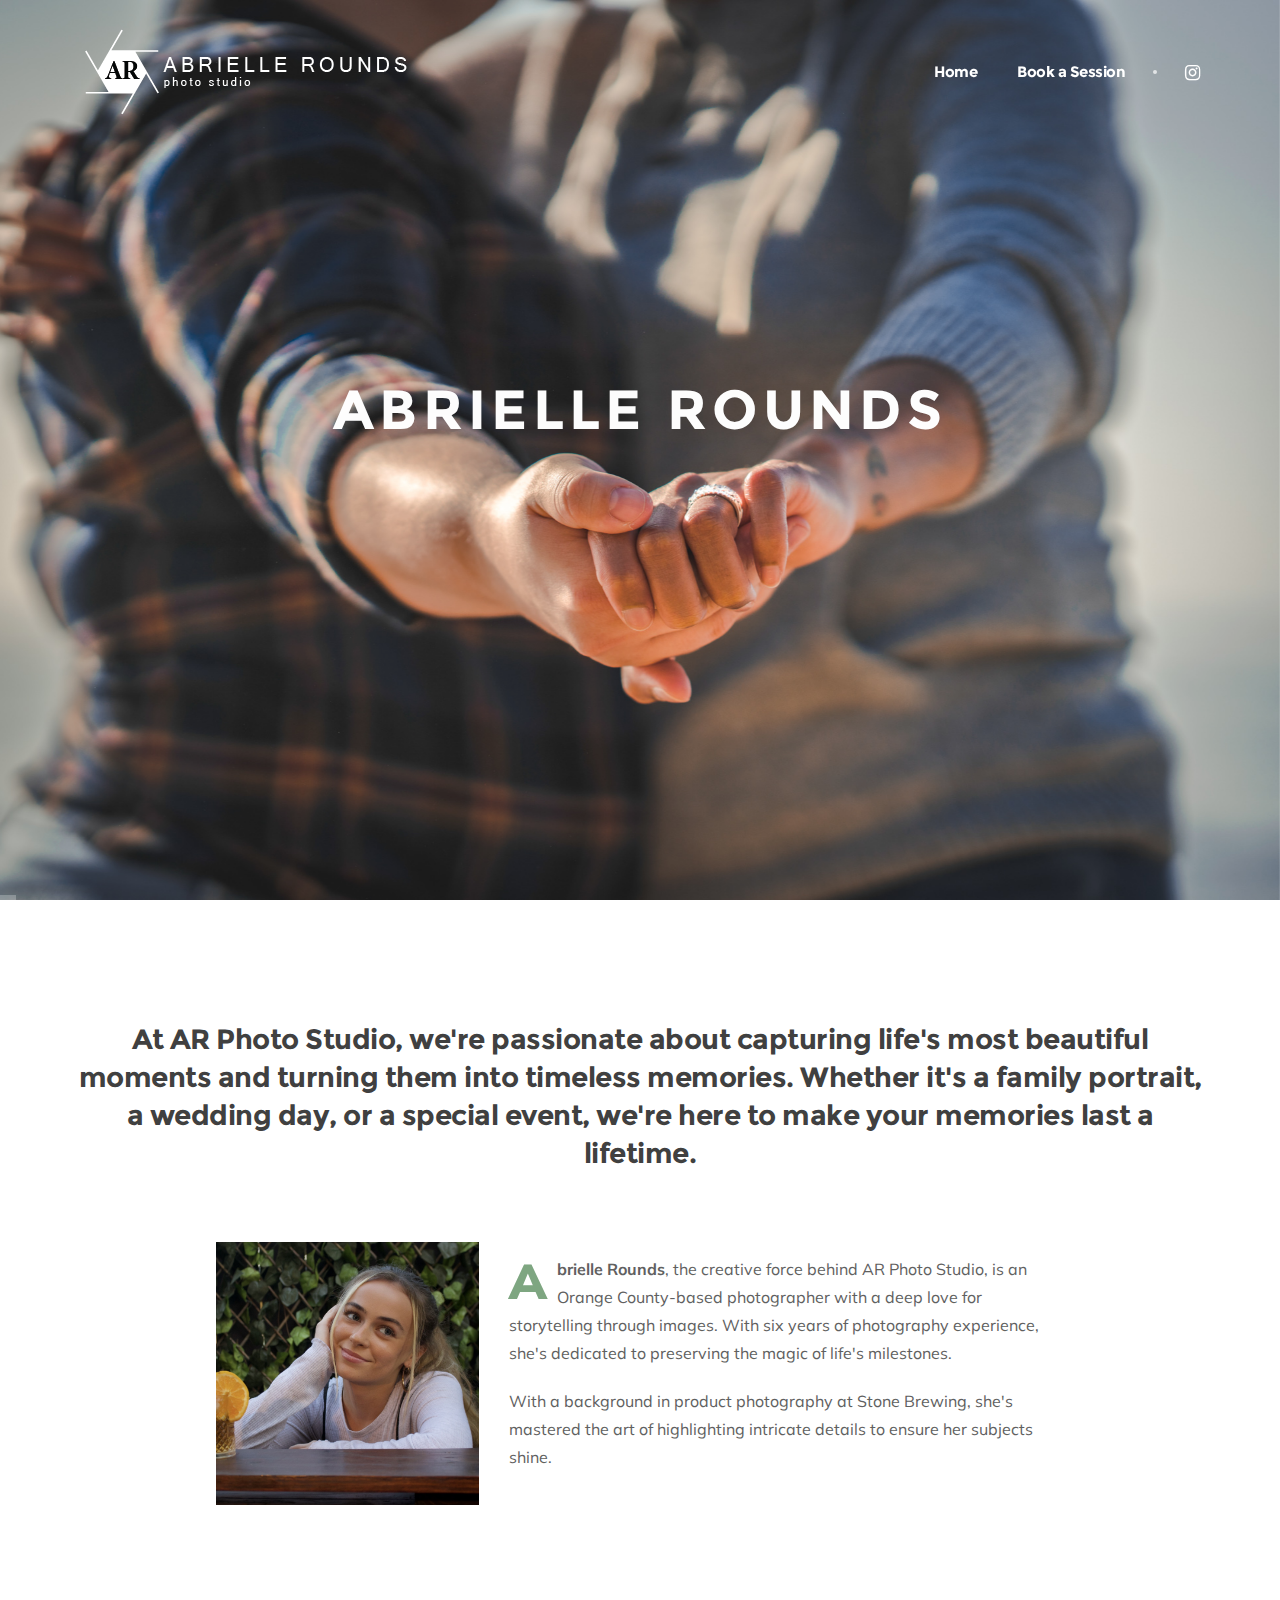
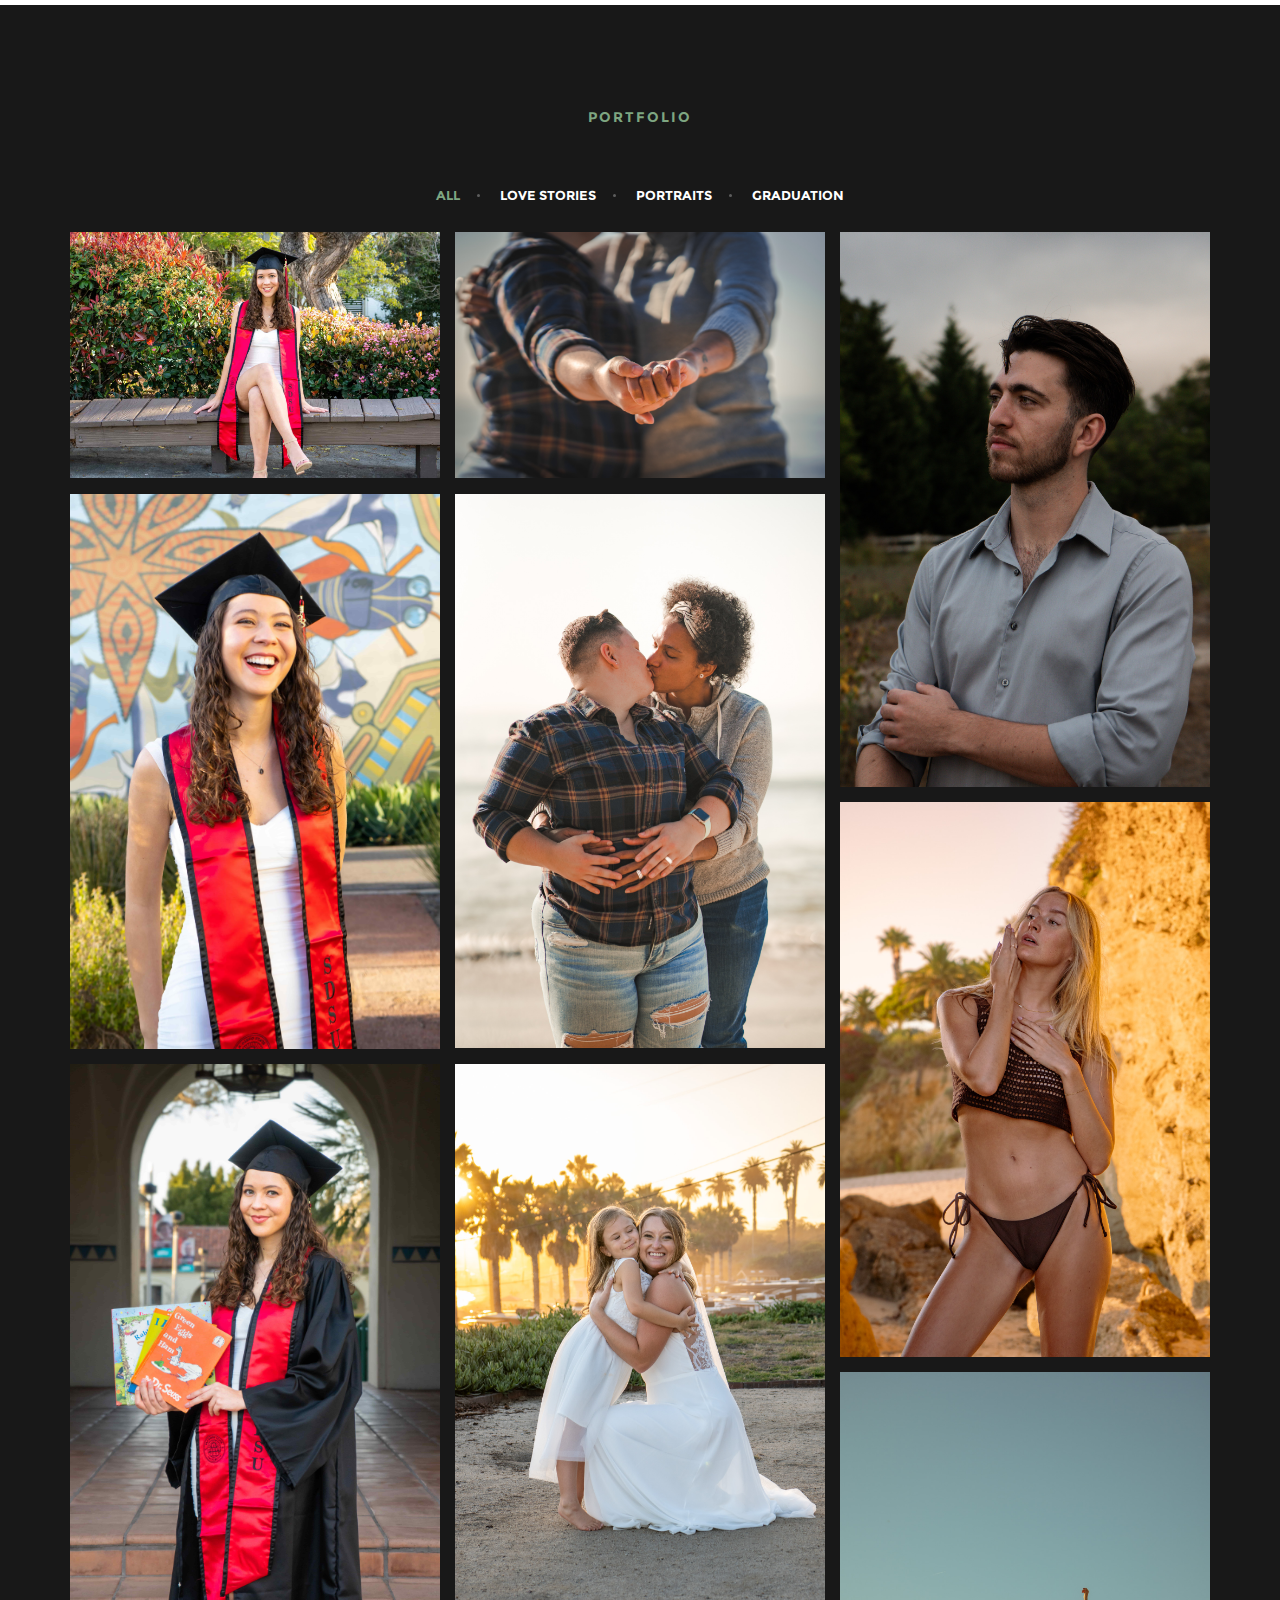
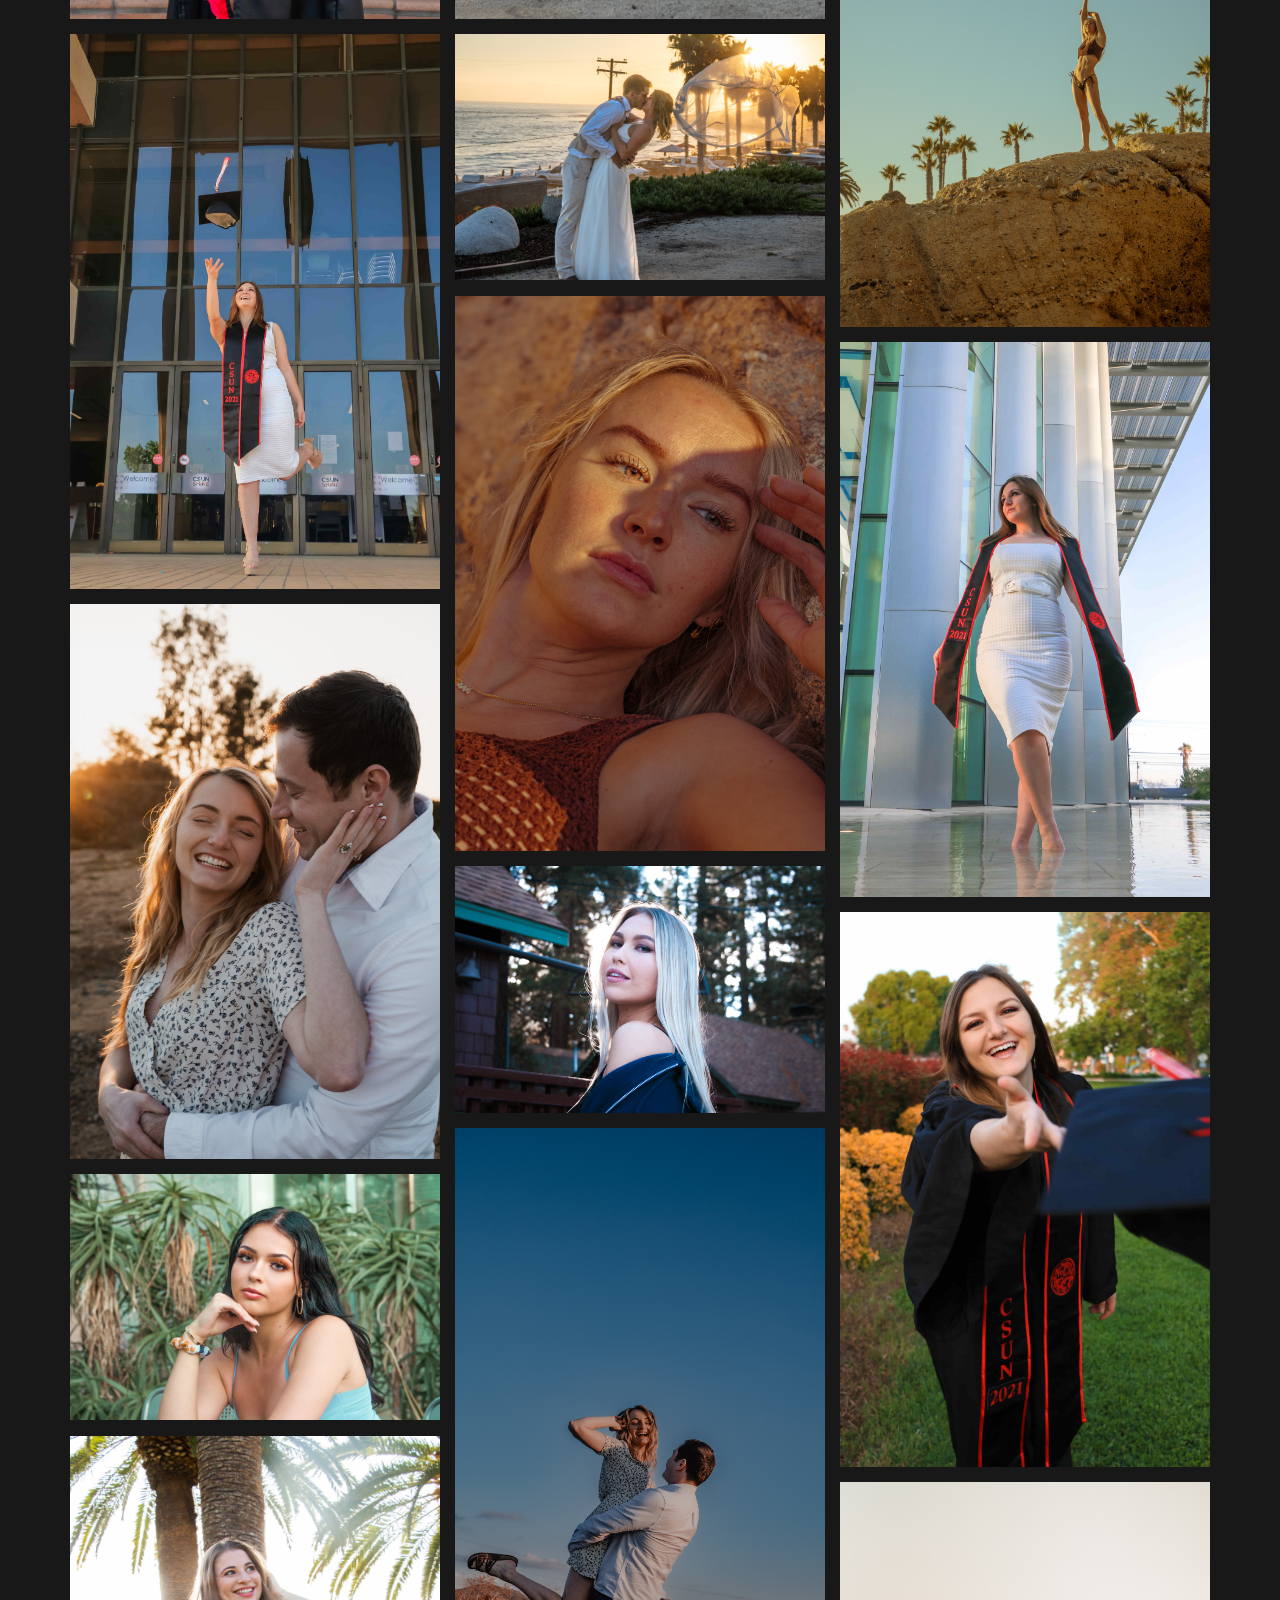
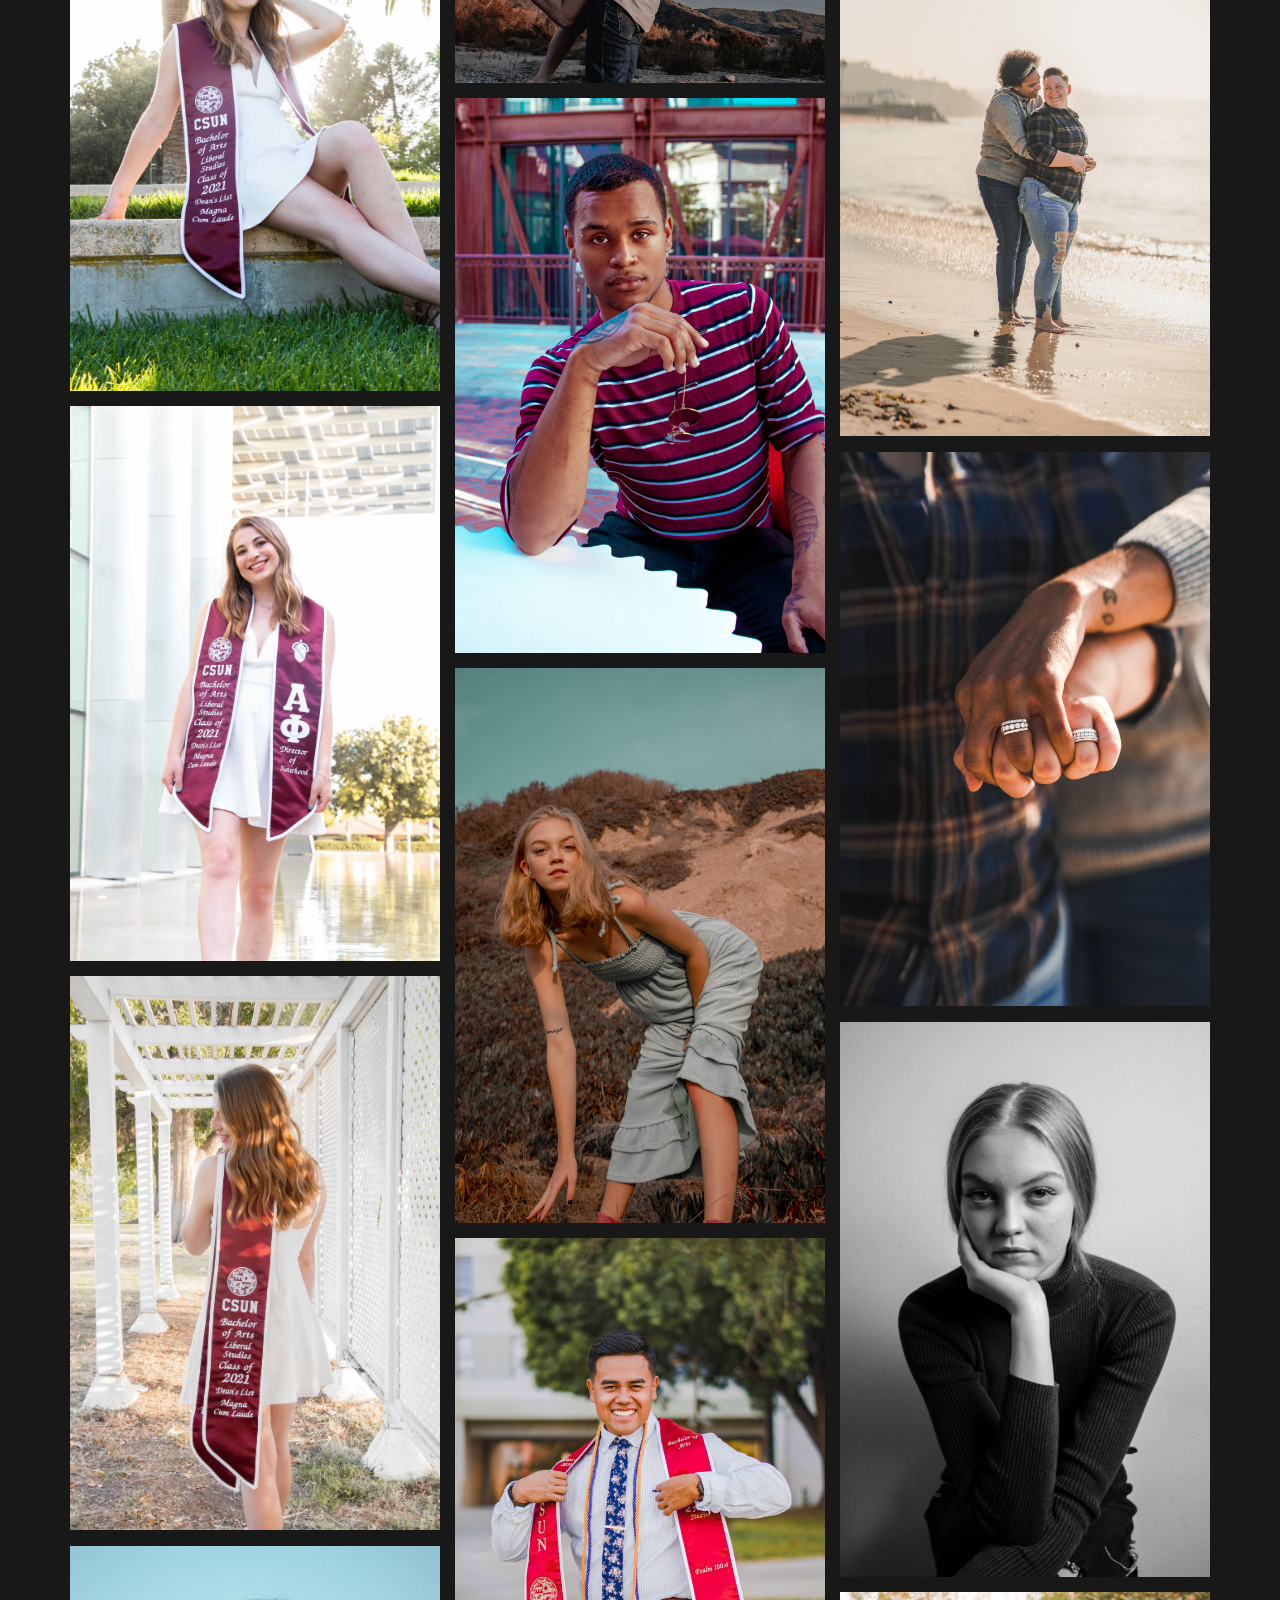
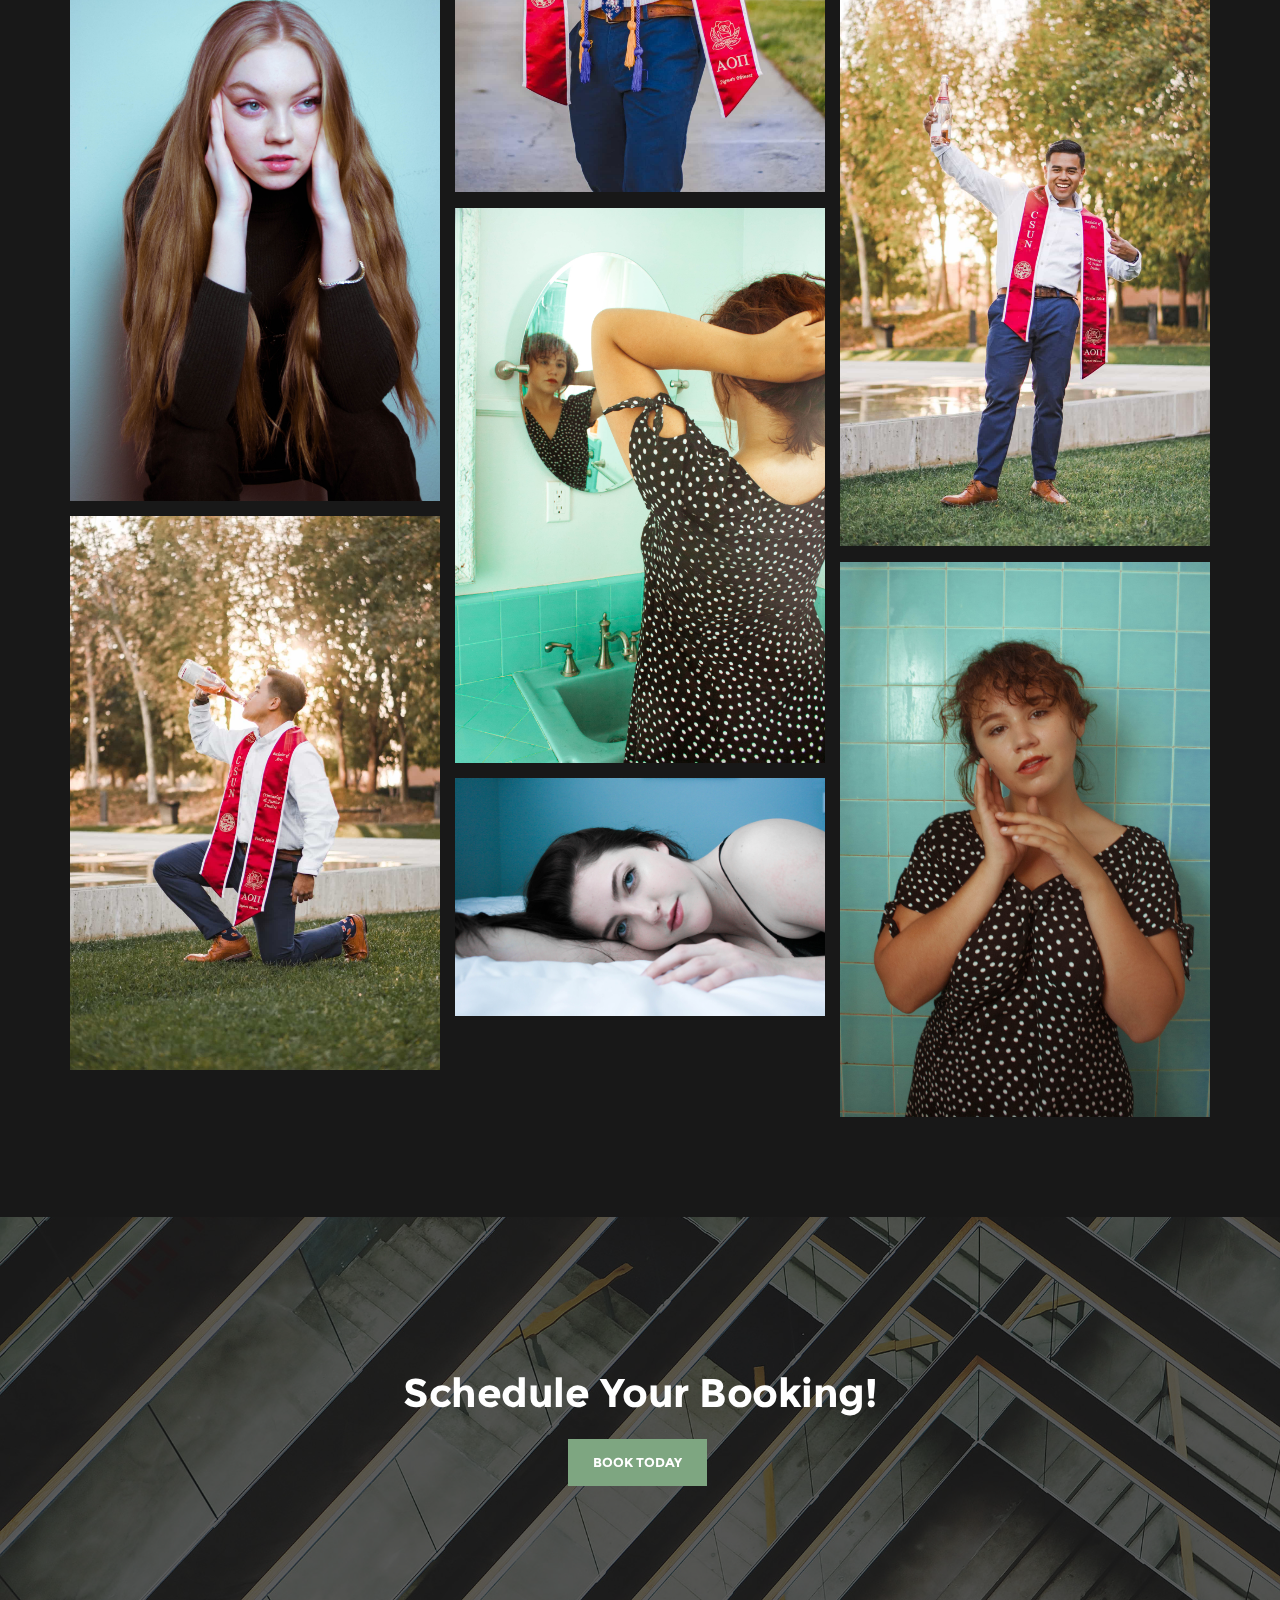
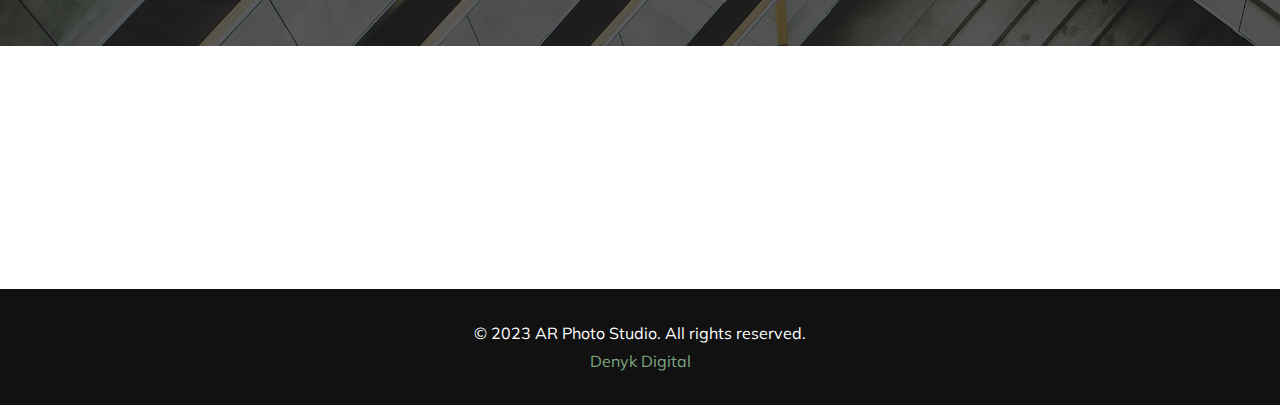
==== index.html @ 18a9559e "slay" ====
<!DOCTYPE html>
<html lang="en">

<head>
  <meta charset="utf-8">
  <meta name="viewport" content="width=device-width, initial-scale=1.0">
  <meta name="text" content="">
  <meta name="author" content="">
  <link rel="shortcut icon" href="style/images/favicon.ico">
  <title>AR Photo Studio</title>
  <link rel="stylesheet" type="text/css" href="style/css/bootstrap.min.css">
  <link rel="stylesheet" type="text/css" href="style/css/plugins.css">
  <link rel="stylesheet" type="text/css" href="style/revolution/css/settings.css">
  <link rel="stylesheet" type="text/css" href="style/revolution/css/layers.css">
  <link rel="stylesheet" type="text/css" href="style/revolution/css/navigation.css">
  <link rel="stylesheet" type="text/css"
    href="style/revolution/revolution-addons/filmstrip/css/revolution.addon.filmstrip.css">
  <link rel="stylesheet" type="text/css" href="style/revolution/revolution-addons/typewriter/css/typewriter.css">
  <link rel="stylesheet" type="text/css" href="style/type/icons.css">
  <link rel="stylesheet" type="text/css" href="style.css">
  <link rel="stylesheet" type="text/css" href="style/css/color/ice.css">
  <link href='https://fonts.googleapis.com/css?family=Muli:300,300i,400,400i,600,600i,700,700i' rel='stylesheet'
    type='text/css'>
</head>

<body>
  <div class="content-wrapper">
    <nav class="navbar transparent absolute nav-wrapper-dark inverse-text navbar-expand-lg">
      <div class="container">
        <div class="navbar-header">
          <div class="navbar-brand"><a href="index.html"><img src="#"
                srcset="style/images/logo_light350.png 1x, style/images/logo_light300.png 2x" alt="" /></a></div>
          <div class="navbar-hamburger ml-auto d-lg-none d-xl-none">
            <button class="hamburger animate" data-toggle="collapse"
              data-target=".navbar-collapse"><span></span></button>
          </div>
        </div>
        <!-- /.navbar-header -->
        <div class="collapse navbar-collapse">
          <ul class="nav navbar-nav ml-auto">
            <li class="nav-item"><a class="nav-link disabled" href="#">Home</a>
            <li class="nav-item"><a class="nav-link" href="/contact.html">Book a Session</a>
            </li>
            <li class="nav-item dropdown hidden"><a class="nav-link dropdown-toggle" href="#">Pages</a>
              <ul class="dropdown-menu dropdown-menu-left">
                <li class="nav-item dropdown"><a class="dropdown-item dropdown-toggle" href="#">About</a>
                  <ul class="dropdown-menu">
                    <li><a class="dropdown-item" href="about.html">About 1</a></li>
                    <li><a class="dropdown-item" href="about2.html">About 2</a></li>
                    <li><a class="dropdown-item" href="about3.html">About 3</a></li>
                  </ul>
                </li>
                <li class="nav-item"><a class="dropdown-item" href="page-loading.html">Page Loading</a></li>
              </ul>
            </li>
            <li class="nav-item hidden"><a class="nav-link" href="#">Elements</a>
              <ul class="dropdown-menu mega-menu">
                <li class="mega-menu-content">
                  <div class="row">
                    <div class="col-lg-3">
                      <ul class="icon-list">
                        <li><a href="accordion.html"><i class="fa fa-bars"></i>Accordion</a></li>
                        <li><a href="alerts.html"><i class="fa fa-exclamation-circle"></i>Alerts</a></li>
                        <li><a href="animated-text.html"><i class="fa fa-align-left"></i>Animated Text</a></li>
                        <li><a href="blockquote.html"><i class="fa fa-quote-left"></i>Blockquote</a></li>
                        <li><a href="buttons-badges.html"><i class="fa fa-tags"></i>Buttons & Badges</a></li>
                        <li><a href="carousel.html"><i class="fa fa-pencil-square-o"></i>Carousel</a></li>
                        <li><a href="clients.html"><i class="fa fa-user"></i>Clients</a></li>
                        <li><a href="countdown.html"><i class="fa fa-clock-o"></i>Countdown</a></li>
                        <li><a href="counter.html"><i class="fa fa-circle-o-notch"></i>Counter</a></li>
                      </ul>
                    </div>
                    <!--/column -->

                    <!--/column -->
                  </div>
                  <!--/.row -->
                </li>
                <!--/.mega-menu-content-->
              </ul>
              <!--/.dropdown-menu -->
            </li>
          </ul>
          <!-- /.navbar-nav -->
          <div class="navbar-divider"></div>
          <ul class="social social-mute social-s">
            <li><a href="https://www.instagram.com/the.ar.photostudio/"><i class="fa fa-instagram"></i></a></li>
          </ul>
        </div>
        <!-- /.navbar-collapse -->
      </div>
      <!-- /.container -->
    </nav>
    <!-- /.navbar -->
    <div class="rev_slider_wrapper fullscreen-container">
      <div id="slider" class="rev_slider fullscreenbanner bg-light" data-version="5.4.8">
        <ul>
          <li data-transition="fade" data-thumb="style/images/art/slider-bg31.jpg"><img
              src="style/images/slideshow/DSC02313-2.jpg" alt="" /></li>
          <li data-transition="fade" data-thumb="style/images/art/slider-bg33.jpg"><img
              src="style/images/slideshow/IMG_6966-1.jpg" alt="" /></li>

        </ul>
        <div class="tp-static-layers">
          <div class="tp-caption tp-static-layer font-weight-700 text-uppercase color-white text-center" data-x="center"
            data-y="middle" data-voffset="['-40','-40','-40','-35']" data-fontsize="['55','55','45','35']"
            data-lineheight="['65','65','55','45']" data-width="['900','900','700','450']"
            data-textAlign="['center','center','center','center']"
            data-whitespace="['normal','normal','normal','normal']"
            data-frames='[{"from":"y:-50px;sX:2;sY:2;opacity:0;","speed":1000,"to":"o:1;","delay":500,"ease":"Power4.easeOut"},{"delay":"wait","speed":300,"to":"opacity:0;","ease":"nothing"}]'
            data-startslide="0" data-endslide="8" data-responsive="on" data-responsive_offset="on"
            style="z-index: 9; letter-spacing: 5px;">Abrielle Rounds</div>
          <div class="tp-caption tp-static-layer font-weight-500 text-uppercase color-white text-center" data-x="center"
            data-y="middle" data-voffset="['40','40','40','35']" data-fontsize="['24','24','24','18']"
            data-lineheight="['34','34','34','28']" data-width="['600','600','600','450']"
            data-textAlign="['center','center','center','center']"
            data-whitespace="['normal','normal','normal','normal']"
            data-frames='[{"from":"y:-50px;sX:2;sY:2;opacity:0;","speed":1000,"to":"o:1;","delay":1200,"ease":"Power4.easeOut"},{"delay":"wait","speed":300,"to":"opacity:0;","ease":"nothing"}]'
            data-startslide="0" data-endslide="8" data-responsive="on" data-responsive_offset="on"
            style="z-index: 9; letter-spacing: 10px;">Photography Studio</div>
        </div>
        <div class="tp-bannertimer tp-bottom"></div>
      </div>
      <!-- /.rev_slider -->
    </div>
    <!-- /.rev_slider_wrapper -->
    <div class="wrapper light-wrapper">
      <div class="container inner">
        <h2 class="title-color color-default mb-20 text-center"></h2>
        <h2 class="section-title text-center">At AR Photo Studio, we're passionate about capturing life's most beautiful
          moments and turning them into timeless memories. Whether it's a family portrait, a wedding day, or a special
          event, we're here to make your memories last a lifetime.</h2>
        <div class="space40"></div>
        <div class="row" style="justify-content: center;">
          <div class="col-lg-12">
            <div class="space10"></div>
            <div class="row" style="justify-content: center;">
              <div class="col-md-3">
                <figure><img src="style/images/thumbnail_IMG_0666.jpg" alt=""></figure>
              </div>
              <div class="col-md-6" style="align-self: center;">
                <p><span class="dropcap color-default"><b>A</span>brielle Rounds</b>, the creative force behind AR Photo
                  Studio, is an Orange County-based photographer with a deep love for storytelling through images. With
                  six years of photography experience, she's dedicated to preserving the magic of life's milestones.</p>
                <p> With a background in product photography at Stone Brewing, she's mastered the art of highlighting
                  intricate details to ensure her subjects shine.</p>
                <!-- <footer class="blockquote-footer"></footer> -->
              </div>
              <!-- /column -->
            </div>
            <!-- /.row -->
          </div>

          <!--/column -->
          <div class="space30 d-lg-none d-xl-none"></div>

          <!--/column -->
        </div>
        <!--/.row -->
      </div>
      <!-- /.container -->
    </div>
    <!-- /.wrapper -->
    <div class="wrapper image-wrapper bg-image inverse-text hidden" data-image-src="style/images/art/bg11.jpg">
      <div class="container inner pt-120 pb-120">
        <div class="row counter">
          <div class="col-md-3 text-center">
            <div class="icon fs-54 icon-color color-dark mb-15"> <i class="si-photo_camera"></i> </div>
            <h3 class="value"></h3>
            <p class="text-uppercase color-dark mb-0">Shots Taken</p>
          </div>
          <!--/column -->
          <div class="col-md-3 text-center">
            <div class="icon fs-54 icon-color color-dark mb-15"> <i class="si-cafe_hot-coffee"></i> </div>
            <h3 class="value">3472</h3>
            <p class="text-uppercase color-dark mb-0">Cups of Coffee</p>
          </div>
          <!--/column -->
          <div class="col-md-3 text-center">
            <div class="icon fs-54 icon-color color-dark mb-15"> <i class="si-electronics_tv"></i> </div>
            <h3 class="value">2184</h3>
            <p class="text-uppercase color-dark mb-0">Movies Watched</p>
          </div>
          <!--/column -->
          <div class="col-md-3 text-center">
            <div class="icon fs-54 icon-color color-dark mb-15"> <i class="si-sports_medal-2"></i> </div>
            <h3 class="value">4523</h3>
            <p class="text-uppercase color-dark mb-0">Awards Won</p>
          </div>
          <!--/column -->
        </div>
        <!--/.row -->
      </div>
      <!-- /.container -->
    </div>
    <!-- /.wrapper -->
    <div class="wrapper dark-wrapper inverse-text">
      <div class="container inner">
        <h2 class="title-color color-default mb-20 text-center">Portfolio</h2>
        <!-- <h2 class="section-title text-center">My Latest Shots</h2> -->
        <div class="space40"></div>
        <div id="cube-grid-filter" class="cbp-filter-container text-center">
          <div data-filter="*" class="cbp-filter-item-active cbp-filter-item">All</div>
          <div data-filter=".love" class="cbp-filter-item">Love Stories</div>
          <div data-filter=".portrait" class="cbp-filter-item">Portraits</div>
          <div data-filter=".graduation" class="cbp-filter-item">Graduation</div>
        </div>
        <div class="clearfix"></div>
        <div class="space20"></div>
        <!-- <div id="cube-grid" class="cbp light-gallery galleryRender">
              </div> -->
        <div id="cube-grid" class="cbp light-gallery cbp-caption-active cbp-caption-fadeIn cbp-ready"
          style="height: 2789px;">
          <div class="cbp-wrapper-outer">
            <!--/.cbp-item -->
            <div class="cbp-item graduation">
              <figure class="overlay overlay2"><a href="style/images/Photos/graduation/graduation001.jpg"><img
                    src="style/images/Photos/graduation/graduation001.jpg" alt="" /></a></figure>
            </div>
            <!--/.cbp-item -->
            <div class="cbp-item love">
              <figure class="overlay overlay2"><a href="style/images/Photos/love/love001.jpg"><img
                    src="style/images/Photos/love/love001.jpg" alt="" /></a></figure>
            </div>
            <!--/.cbp-item -->
            <div class="cbp-item portrait">
              <figure class="overlay overlay2"><a href="style/images/Photos/portrait/portrait001.jpg"><img
                    src="style/images/Photos/portrait/portrait001.jpg" alt="" /></a></figure>
            </div>
            <!--/.cbp-item -->
            <div class="cbp-item graduation">
              <figure class="overlay overlay2"><a href="style/images/Photos/graduation/graduation002.jpg"><img
                    src="style/images/Photos/graduation/graduation002.jpg" alt="" /></a></figure>
            </div>
            <!--/.cbp-item -->
            <div class="cbp-item love">
              <figure class="overlay overlay2"><a href="style/images/Photos/love/love002.jpg"><img
                    src="style/images/Photos/love/love002.jpg" alt="" /></a></figure>
            </div>
            <!--/.cbp-item -->
            <div class="cbp-item portrait">
              <figure class="overlay overlay2"><a href="style/images/Photos/portrait/portrait002.jpg"><img
                    src="style/images/Photos/portrait/portrait002.jpg" alt="" /></a></figure>
            </div>
            <!--/.cbp-item -->
            <div class="cbp-item graduation">
              <figure class="overlay overlay2"><a href="style/images/Photos/graduation/graduation003.jpg"><img
                    src="style/images/Photos/graduation/graduation003.jpg" alt="" /></a></figure>
            </div>
            <!--/.cbp-item -->
            <div class="cbp-item love">
              <figure class="overlay overlay2"><a href="style/images/Photos/love/love003.jpg"><img
                    src="style/images/Photos/love/love003.jpg" alt="" /></a></figure>
            </div>

            <!--/.cbp-item -->
            <div class="cbp-item portrait">
              <figure class="overlay overlay2"><a href="style/images/Photos/portrait/portrait003.jpg"><img
                    src="style/images/Photos/portrait/portrait003.jpg" alt="" /></a></figure>
            </div>
            <!--/.cbp-item -->
            <div class="cbp-item graduation">
              <figure class="overlay overlay2"><a href="style/images/Photos/graduation/graduation004.jpg"><img
                    src="style/images/Photos/graduation/graduation004.jpg" alt="" /></a></figure>
            </div>
            <!--/.cbp-item -->
            <div class="cbp-item love">
              <figure class="overlay overlay2"><a href="style/images/Photos/love/love004.jpg"><img
                    src="style/images/Photos/love/love004.jpg" alt="" /></a></figure>
            </div>
            <!--/.cbp-item -->
            <div class="cbp-item portrait">
              <figure class="overlay overlay2"><a href="style/images/Photos/portrait/portrait004.jpg"><img
                    src="style/images/Photos/portrait/portrait004.jpg" alt="" /></a></figure>
            </div>
            <!--/.cbp-item -->
            <div class="cbp-item graduation">
              <figure class="overlay overlay2"><a href="style/images/Photos/graduation/graduation005.jpg"><img
                    src="style/images/Photos/graduation/graduation005.jpg" alt="" /></a></figure>
            </div>
            <!--/.cbp-item -->
            <div class="cbp-item love">
              <figure class="overlay overlay2"><a href="style/images/Photos/love/love005.jpg"><img
                    src="style/images/Photos/love/love005.jpg" alt="" /></a></figure>
            </div>
            <!--/.cbp-item -->
            <div class="cbp-item portrait">
              <figure class="overlay overlay2"><a href="style/images/Photos/portrait/portrait005.jpg"><img
                    src="style/images/Photos/portrait/portrait005.jpg" alt="" /></a></figure>
            </div>
            <!--/.cbp-item -->
            <div class="cbp-item graduation">
              <figure class="overlay overlay2"><a href="style/images/Photos/graduation/graduation006.jpg"><img
                    src="style/images/Photos/graduation/graduation006.jpg" alt="" /></a></figure>
            </div>
            <!--/.cbp-item -->
            <div class="cbp-item love">
              <figure class="overlay overlay2"><a href="style/images/Photos/love/love006.jpg"><img
                    src="style/images/Photos/love/love006.jpg" alt="" /></a></figure>
            </div>
            <!--/.cbp-item -->
            <div class="cbp-item portrait">
              <figure class="overlay overlay2"><a href="style/images/Photos/portrait/portrait006.jpg"><img
                    src="style/images/Photos/portrait/portrait006.jpg" alt="" /></a></figure>
            </div>
            <!--/.cbp-item -->
            <div class="cbp-item graduation">
              <figure class="overlay overlay2"><a href="style/images/Photos/graduation/graduation007.jpg"><img
                    src="style/images/Photos/graduation/graduation007.jpg" alt="" /></a></figure>
            </div>
            <!--/.cbp-item -->
            <div class="cbp-item love">
              <figure class="overlay overlay2"><a href="style/images/Photos/love/love007.jpg"><img
                    src="style/images/Photos/love/love007.jpg" alt="" /></a></figure>
            </div>
            <!--/.cbp-item -->
            <div class="cbp-item portrait">
              <figure class="overlay overlay2"><a href="style/images/Photos/portrait/portrait007.jpg"><img
                    src="style/images/Photos/portrait/portrait007.jpg" alt="" /></a></figure>
            </div>
            <!--/.cbp-item -->

            <!--/.cbp-item -->
            <div class="cbp-item graduation">
              <figure class="overlay overlay2"><a href="style/images/Photos/graduation/graduation008.jpg"><img
                    src="style/images/Photos/graduation/graduation008.jpg" alt="" /></a></figure>
            </div>
            <!--/.cbp-item -->
            <div class="cbp-item love">
              <figure class="overlay overlay2"><a href="style/images/Photos/love/love008.jpg"><img
                    src="style/images/Photos/love/love008.jpg" alt="" /></a></figure>
            </div>
            <!--/.cbp-item -->
            <div class="cbp-item portrait">
              <figure class="overlay overlay2"><a href="style/images/Photos/portrait/portrait008.jpg"><img
                    src="style/images/Photos/portrait/portrait008.jpg" alt="" /></a></figure>
            </div>
            <!--/.cbp-item -->
            <div class="cbp-item graduation">
              <figure class="overlay overlay2"><a href="style/images/Photos/graduation/graduation009.jpg"><img
                    src="style/images/Photos/graduation/graduation009.jpg" alt="" /></a></figure>
            </div>
            <!--/.cbp-item -->
            <div class="cbp-item portrait">
              <figure class="overlay overlay2"><a href="style/images/Photos/portrait/portrait009.jpg"><img
                    src="style/images/Photos/portrait/portrait009.jpg" alt="" /></a></figure>
            </div>
            <!--/.cbp-item -->
            <div class="cbp-item graduation">
              <figure class="overlay overlay2"><a href="style/images/Photos/graduation/graduation010.jpg"><img
                    src="style/images/Photos/graduation/graduation010.jpg" alt="" /></a></figure>
            </div>
            <!--/.cbp-item -->
            <div class="cbp-item portrait">
              <figure class="overlay overlay2"><a href="style/images/Photos/portrait/portrait010.jpg"><img
                    src="style/images/Photos/portrait/portrait010.jpg" alt="" /></a></figure>
            </div>
            <!--/.cbp-item -->
            <div class="cbp-item graduation">
              <figure class="overlay overlay2"><a href="style/images/Photos/graduation/graduation011.jpg"><img
                    src="style/images/Photos/graduation/graduation011.jpg" alt="" /></a></figure>
            </div>
            <!--/.cbp-item -->
            <div class="cbp-item portrait">
              <figure class="overlay overlay2"><a href="style/images/Photos/portrait/portrait011.jpg"><img
                    src="style/images/Photos/portrait/portrait011.jpg" alt="" /></a></figure>
            </div>
            <!--/.cbp-item -->
            <div class="cbp-item graduation">
              <figure class="overlay overlay2"><a href="style/images/Photos/graduation/graduation012.jpg"><img
                    src="style/images/Photos/graduation/graduation012.jpg" alt="" /></a></figure>
            </div>
            <!--/.cbp-item -->
            <div class="cbp-item portrait">
              <figure class="overlay overlay2"><a href="style/images/Photos/portrait/portrait012.jpg"><img
                    src="style/images/Photos/portrait/portrait012.jpg" alt="" /></a></figure>
            </div>
            <!--/.cbp-item -->
            <div class="cbp-item portrait">
              <figure class="overlay overlay2"><a href="style/images/Photos/portrait/portrait013.jpg"><img
                    src="style/images/Photos/portrait/portrait013.jpg" alt="" /></a></figure>
            </div>
            <!--/.cbp-item -->

          </div>
        </div>
        <!-- /.container -->
      </div>
      <!-- /.wrapper -->
      <div class="wrapper image-wrapper bg-image inverse-text" data-image-src="style/images/art/bg30.jpg">
        <div class="container inner pt-150 pb-150" style="text-align: center;">
          <h1 class="heading text-center">Schedule Your Booking!</h1>
          <a class="btn" href="contact.html">Book Today</a>
        </div>
        <!-- /.container -->
      </div>

      <!-- /.wrapper -->
      <footer class="light-wrapper wrapper">
        <div class="container inner pt-60 pb-60">
          <div class="row">
            <!-- <div class="col-md-12 col-lg-3 text-center text-lg-left">
          <div class="widget"> <img src="#" srcset="style/images/logo-light.png 1x, style/images/logo-light@2x.png 2x" alt="" />
            <div class="space20">Schedule a booking today!</div>
            <br>
            <a class="btn" href="contact.html">Get Started</a>
          </div>
        </div> -->
            <!-- /column -->
            <div class="space30 d-lg-none d-xl-none"></div>
            <div class="col-md-4 col-lg-2 offset-lg-3">
              <div class="widget">
                <!-- <h5 class="widget-title">Learn More</h5>
            <ul class="list-unstyled">
              <li><a href="#" class="nocolor">About Us</a></li>
              <li><a href="#" class="nocolor">Our Story</a></li>
              <li><a href="#" class="nocolor">Projects</a></li>
              <li><a href="#" class="nocolor">Features</a></li>
            </ul> -->
              </div>
              <!-- /.widget -->
            </div>
            <!-- /column -->
            <div class="col-md-4 col-lg-2">
              <div class="widget">
                <h5 class="widget-title">Social</h5>
                <ul class="list-unstyled">
                  <li><a href="https://www.instagram.com/the.ar.photostudio/" class="nocolor">Instagram</a></li>
                </ul>
              </div>
              <!-- /.widget -->
            </div>
            <!-- /column -->
            <div class="col-md-4 col-lg-2">
              <div class="widget">
                <h5 class="widget-title">Contact</h5>
                <address class="mb-0">
                  Southern Orange County, CA
                </address>
                <a href="mailto:info@arphotostudio.com" class="nocolor">info@arphotostudio.com</a>
              </div>
              <!-- /.widget -->
            </div>
            <!-- /column -->
          </div>
          <!-- /.row -->
        </div>
        <!-- /.container -->
        <div class="sub-footer dark-wrapper inverse-text">
          <div class="container inner pt-30 pb-30 text-center">
            <p>© 2023 AR Photo Studio. All rights reserved.</p>
            <a href="https://denyk.com/">Denyk Digital</a>
          </div>
          <!-- /.container -->
        </div>
        <!-- /.sub-footer -->
      </footer>
    </div>
    <!-- /.content-wrapper -->
    <script src="style/js/jquery.min.js"></script>
    <script src="style/js/popper.min.js"></script>
    <script src="style/js/bootstrap.min.js"></script>
    <script src="style/revolution/js/jquery.themepunch.tools.min.js"></script>
    <script src="style/revolution/js/jquery.themepunch.revolution.min.js"></script>
    <script src="style/revolution/revolution-addons/filmstrip/js/revolution.addon.filmstrip.min.js"></script>
    <script src="style/revolution/revolution-addons/typewriter/js/revolution.addon.typewriter.min.js"></script>
    <script src="style/revolution/js/extensions/revolution.extension.actions.min.js"></script>
    <script src="style/revolution/js/extensions/revolution.extension.carousel.min.js"></script>
    <script src="style/revolution/js/extensions/revolution.extension.kenburn.min.js"></script>
    <script src="style/revolution/js/extensions/revolution.extension.layeranimation.min.js"></script>
    <script src="style/revolution/js/extensions/revolution.extension.migration.min.js"></script>
    <script src="style/revolution/js/extensions/revolution.extension.navigation.min.js"></script>
    <script src="style/revolution/js/extensions/revolution.extension.parallax.min.js"></script>
    <script src="style/revolution/js/extensions/revolution.extension.slideanims.min.js"></script>
    <script src="style/revolution/js/extensions/revolution.extension.video.min.js"></script>
    <script src="style/js/plugins.js"></script>
    <script src="style/js/scripts.js"></script>
    <!-- <script>
  const folderData = [
    { folderPath: "style/images/Photos/portrait/", folderClass: "portrait", numberOfPhotos: 13 },
    { folderPath: "style/images/Photos/graduation/", folderClass: "graduation", numberOfPhotos: 12 },
    { folderPath: "style/images/Photos/love/", folderClass: "love", numberOfPhotos: 8 }
  ];

  function shuffleArray(array) {
    for (let i = array.length - 1; i > 0; i--) {
      const j = Math.floor(Math.random() * (i + 1));
      [array[i], array[j]] = [array[j], array[i]];
    }
    return array;
  }

  function renderPhotos() {
    const gallery = document.querySelector(".galleryRender");
    const allPhotoPaths = [];

    folderData.forEach(folderInfo => {
      const { folderPath, folderClass, numberOfPhotos } = folderInfo;

      for (let i = 1; i <= numberOfPhotos; i++) {
        const photoNumber = i.toString().padStart(3, '0');
        const photoPath = folderPath + `${folderClass}${photoNumber}.jpg`;
        allPhotoPaths.push({ path: photoPath, class: folderClass });
      }
    });

    const shuffledPhotoPaths = shuffleArray(allPhotoPaths);

    shuffledPhotoPaths.forEach(photo => {
      const { path, class: folderClass } = photo;

      const cbpItem = document.createElement("div");
      cbpItem.classList.add("cbp-item", "conceptual", folderClass);

      const figure = document.createElement("figure");
      figure.classList.add("overlay", "overlay2");

      const link = document.createElement("a");
      link.href = path;

      const img = document.createElement("img");
      img.src = path;
      img.alt = "";

      link.appendChild(img);
      figure.appendChild(link);
      cbpItem.appendChild(figure);

      gallery.appendChild(cbpItem);
    });
  }

  window.onload = renderPhotos;
</script> -->
</body>

</html>
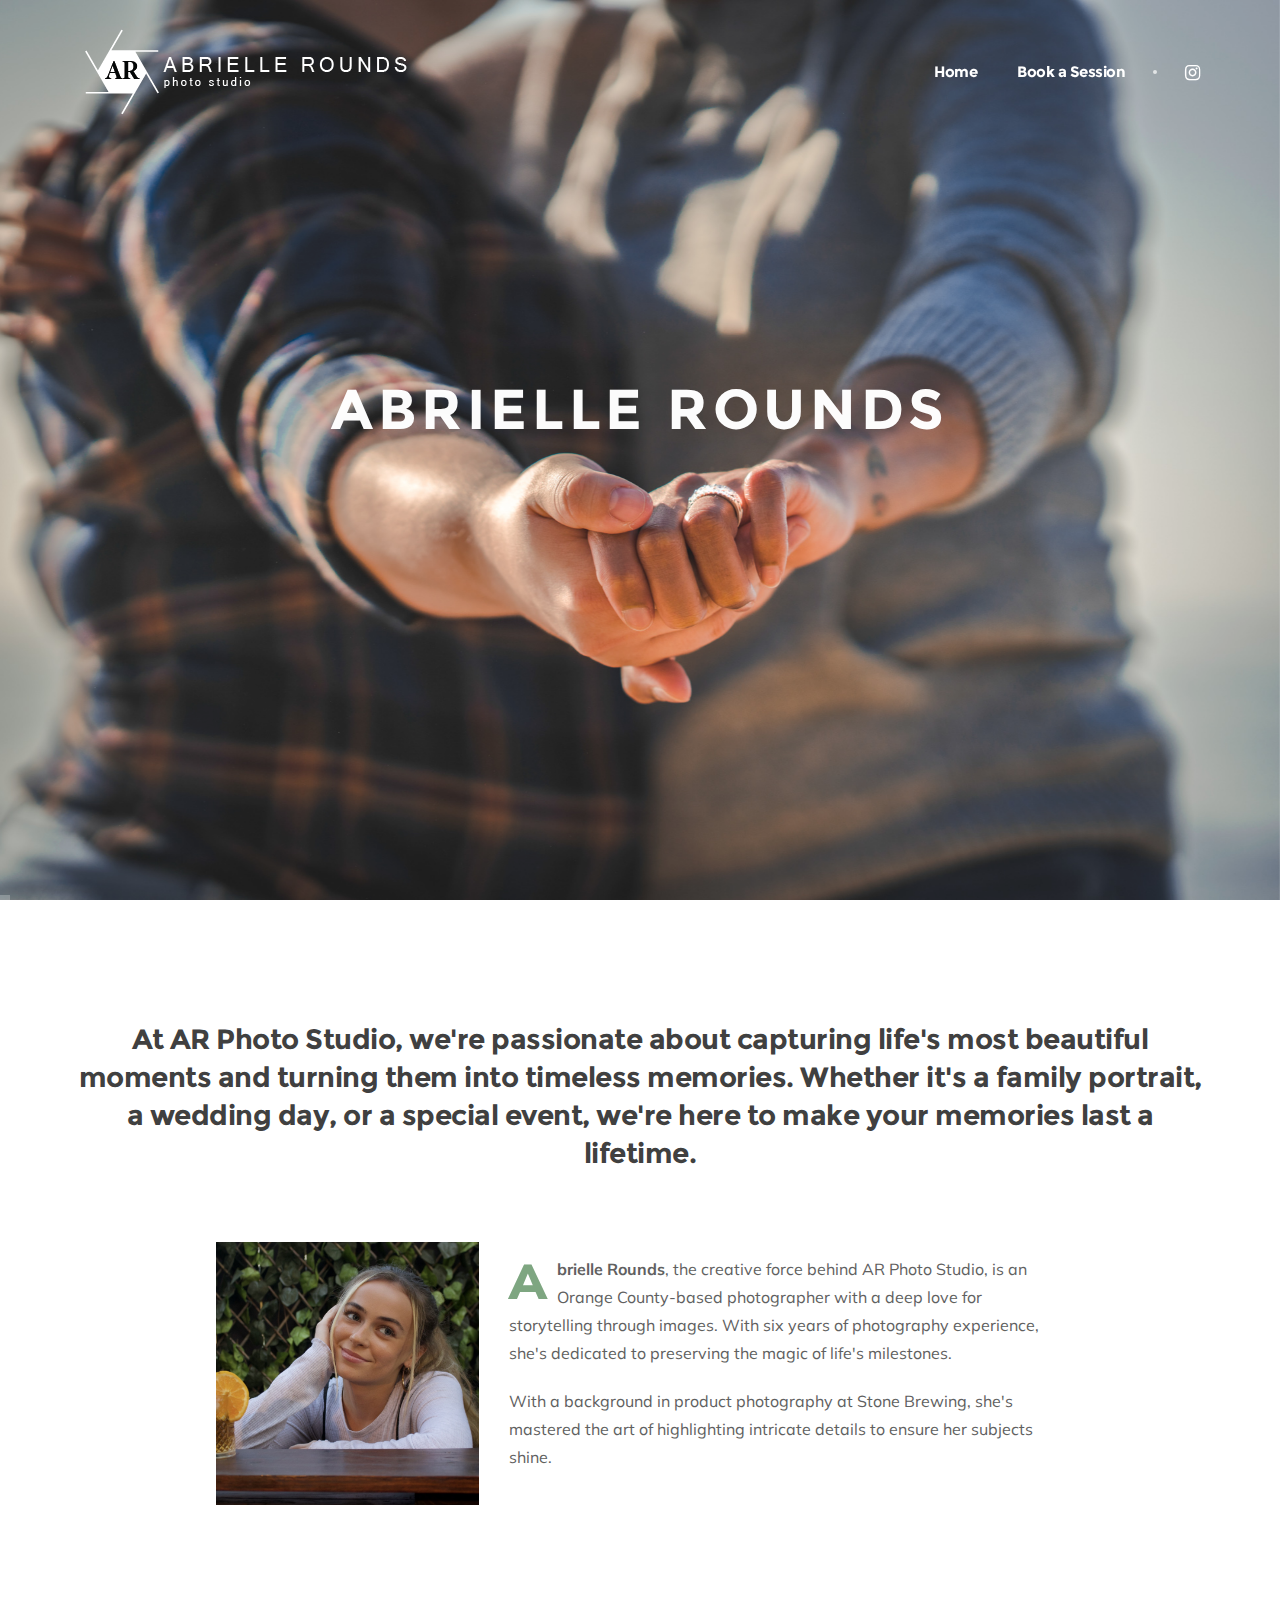
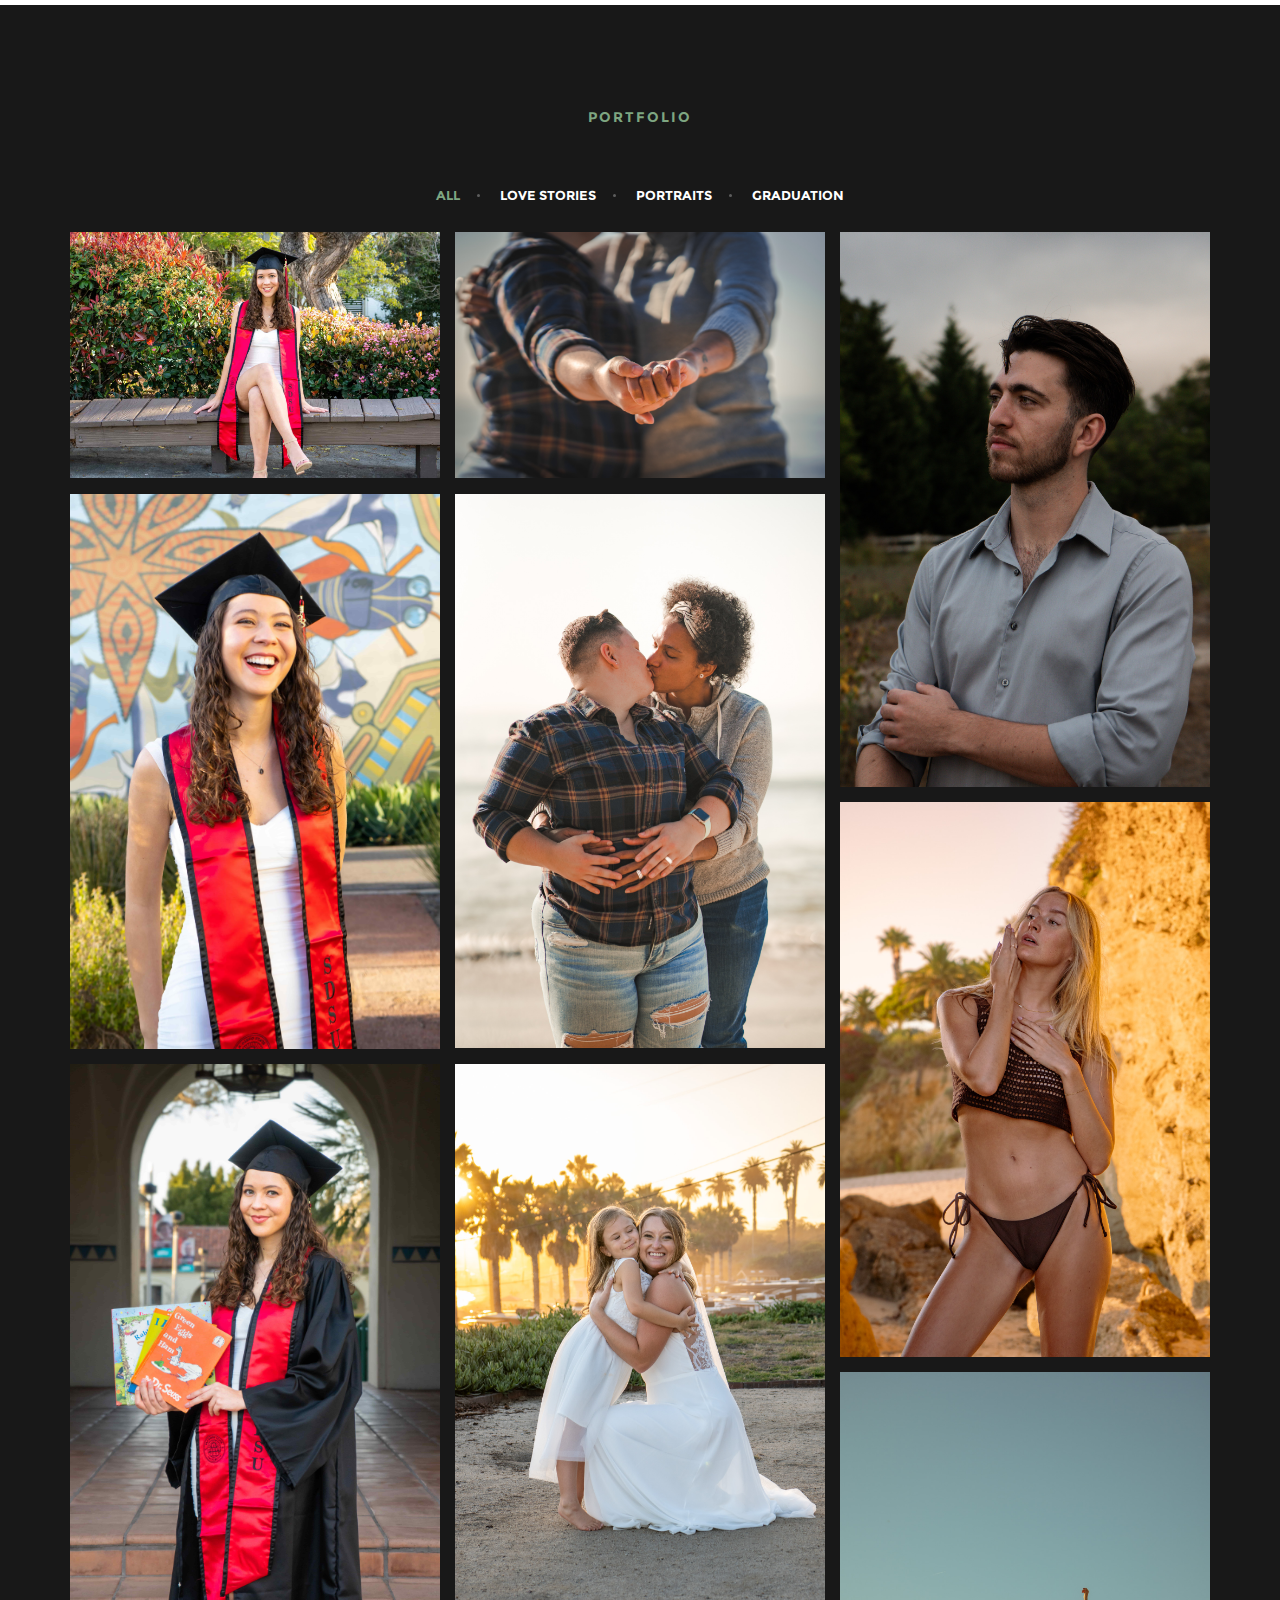
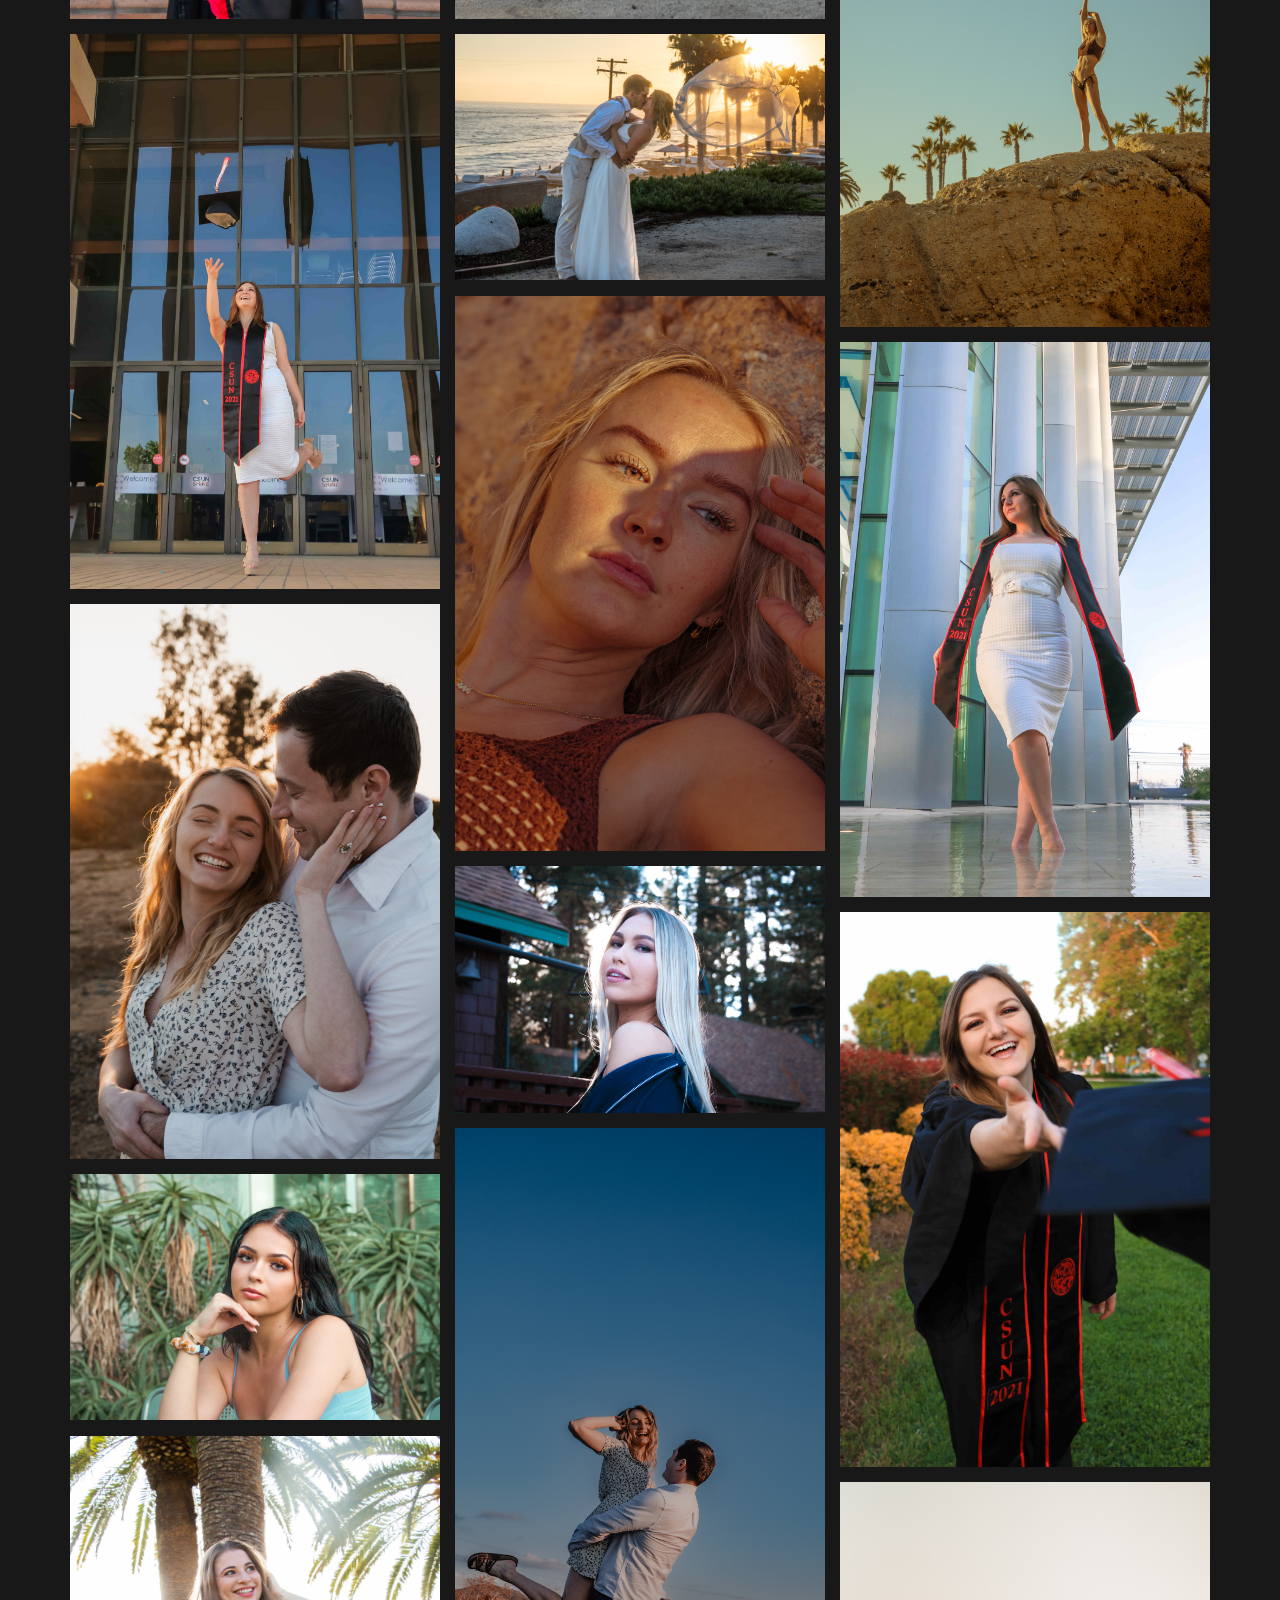
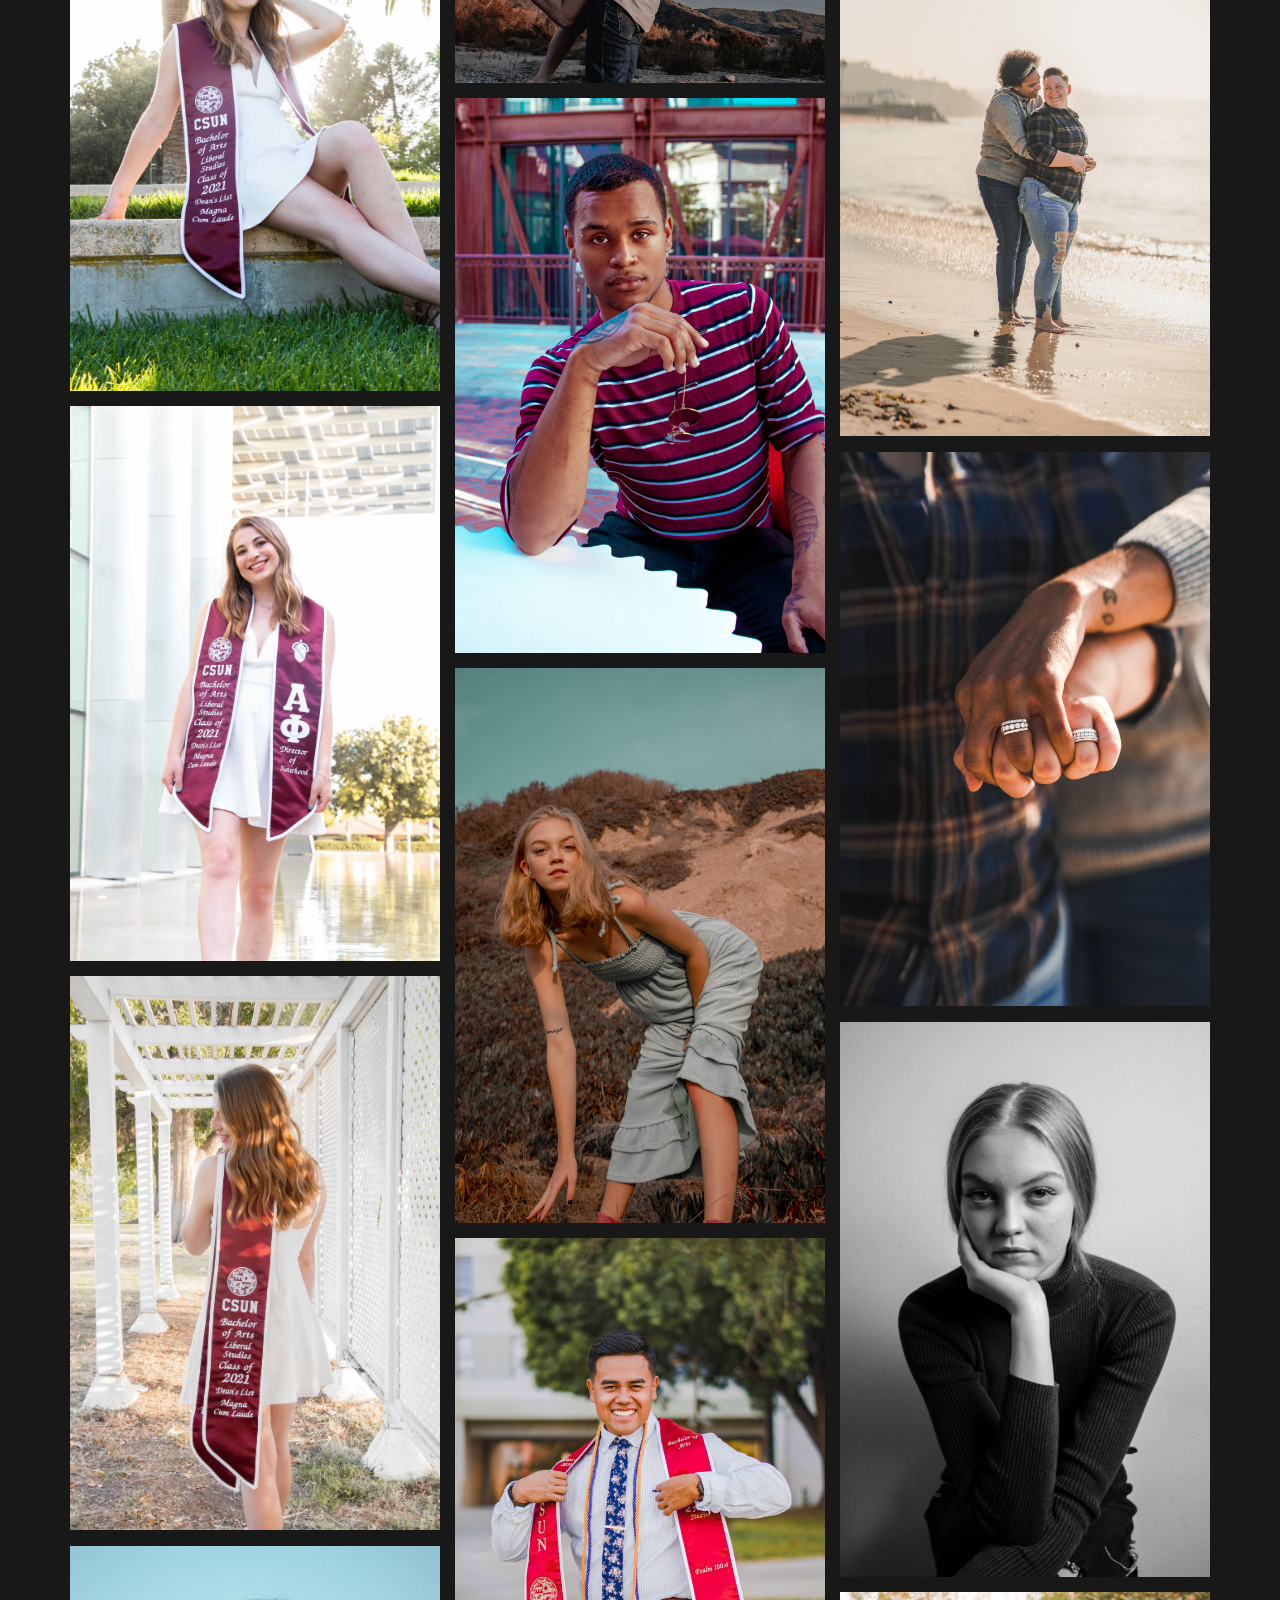
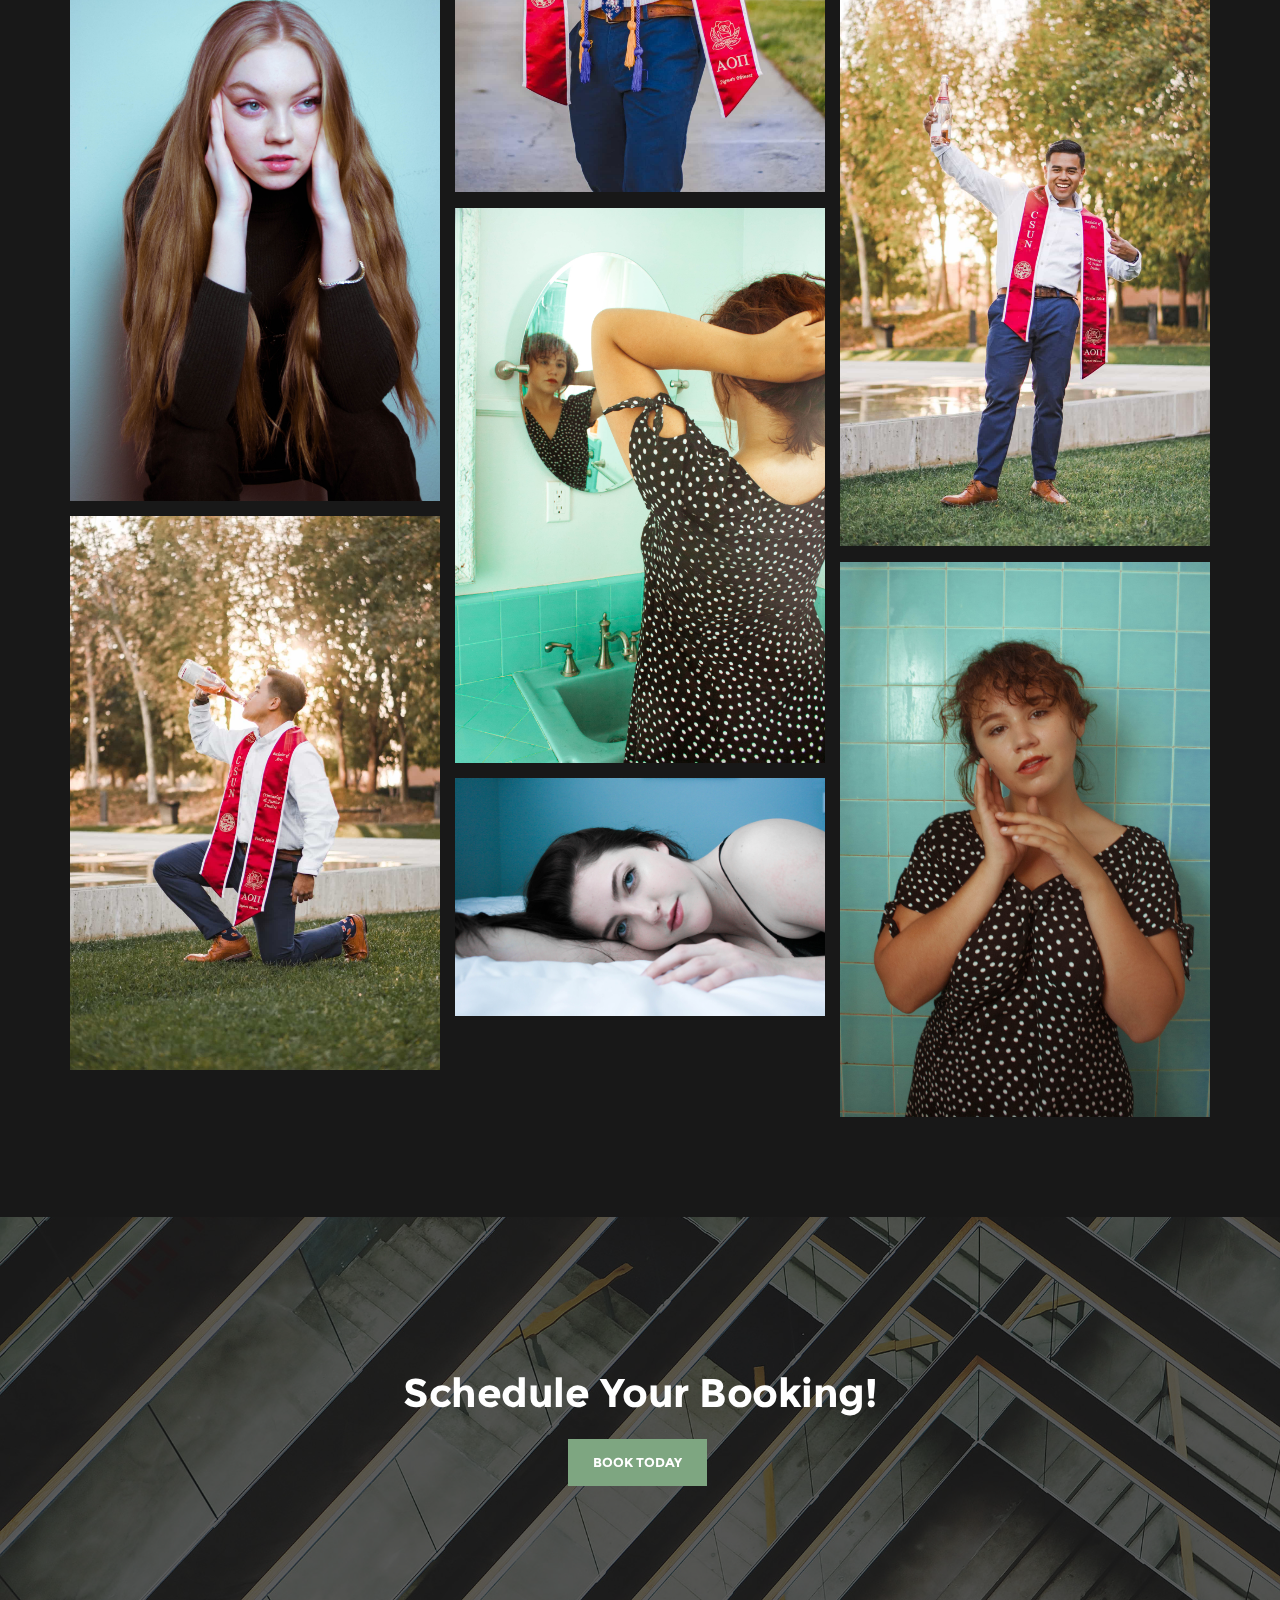
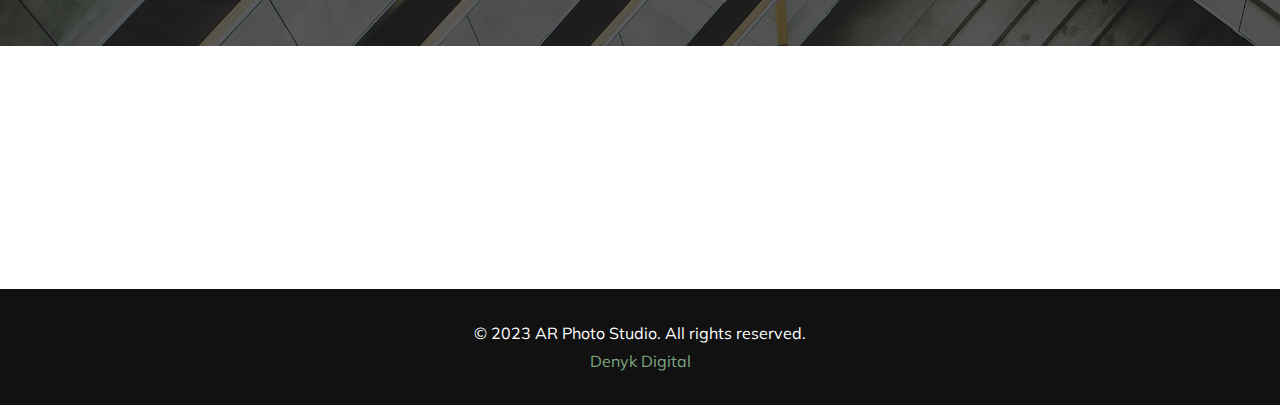
==== commit e3bc3b6c: "changes" ====
--- a/index.html
+++ b/index.html
@@ -98,7 +98,9 @@
           <li data-transition="fade" data-thumb="style/images/art/slider-bg31.jpg"><img
               src="style/images/slideshow/DSC02313-2.jpg" alt="" /></li>
           <li data-transition="fade" data-thumb="style/images/art/slider-bg33.jpg"><img
-              src="style/images/slideshow/IMG_6966-1.jpg" alt="" /></li>
+              src="style/images/Photos/love/love006.jpg" alt="" /></li>
+              <li data-transition="fade" data-thumb="style/images/art/slider-bg33.jpg"><img
+                src="style/images/Photos/portrait/portrait003.jpg" alt="" /></li>
 
         </ul>
         <div class="tp-static-layers">
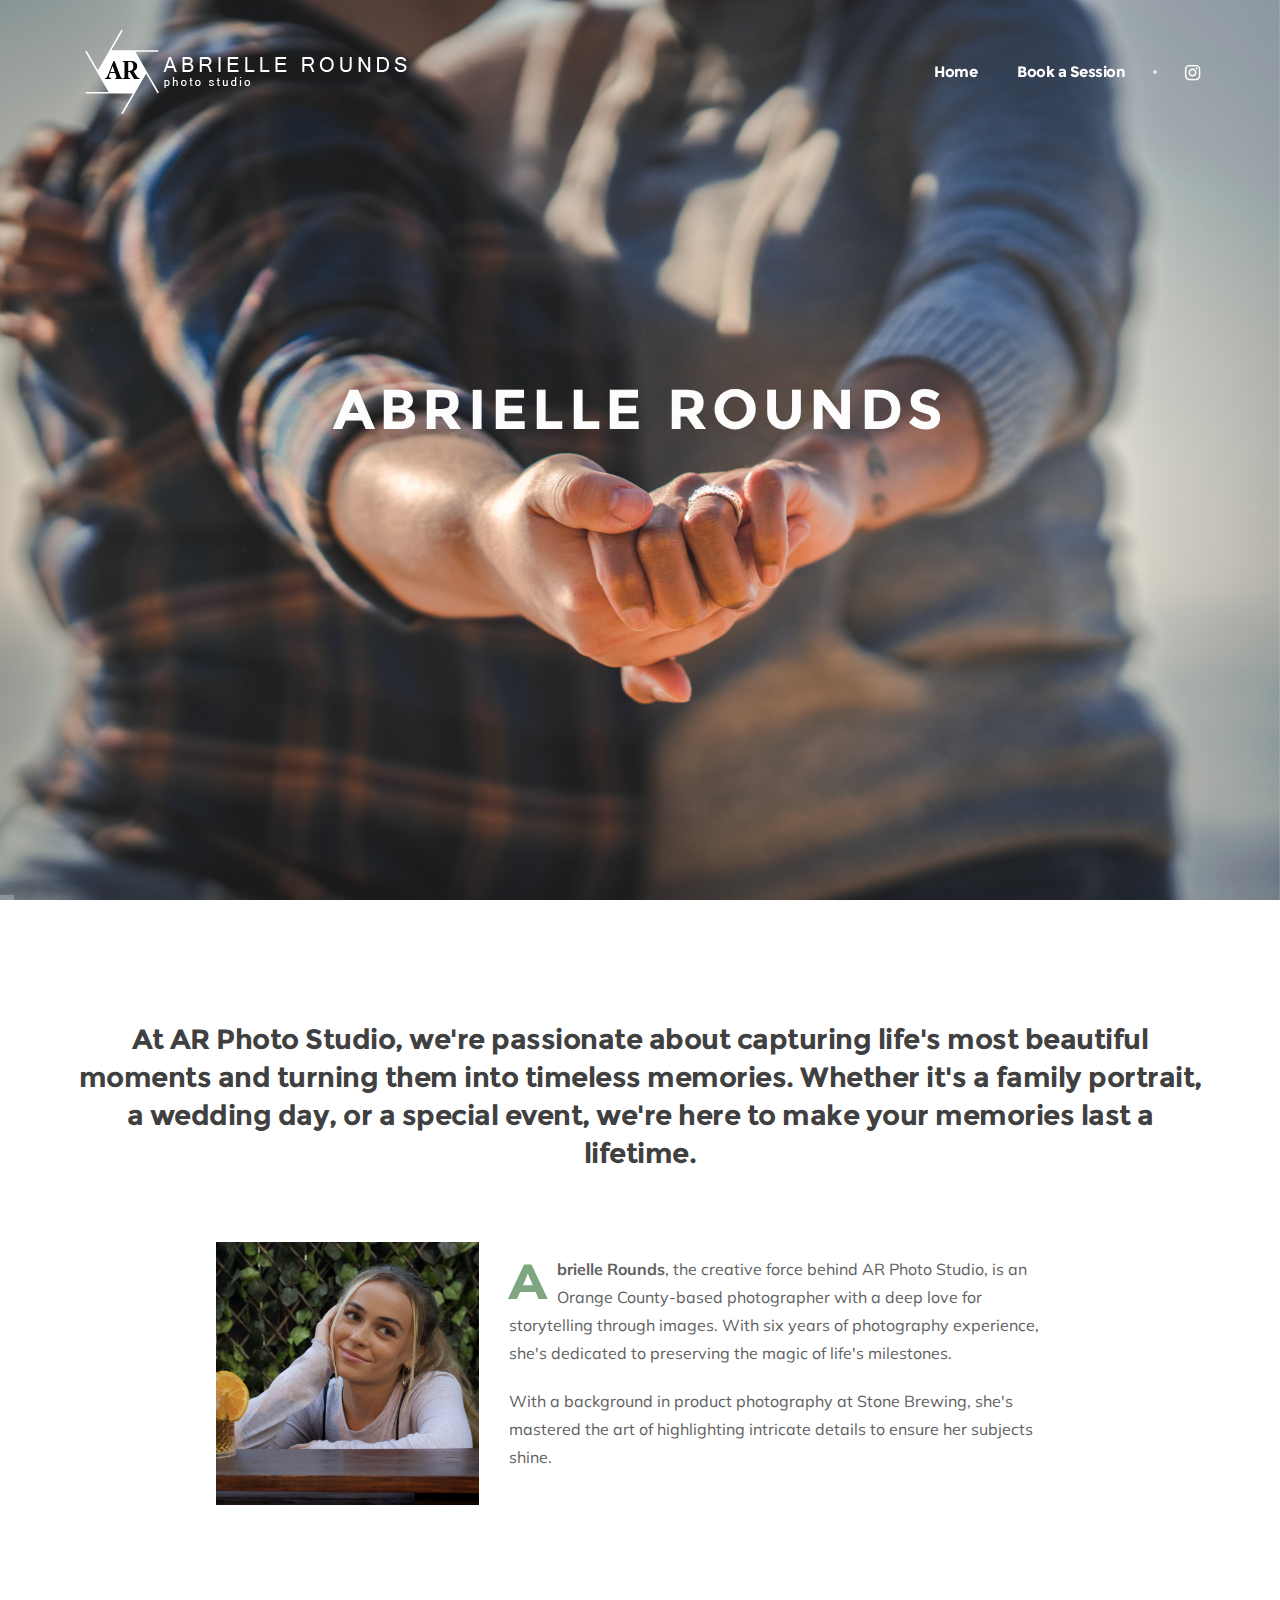
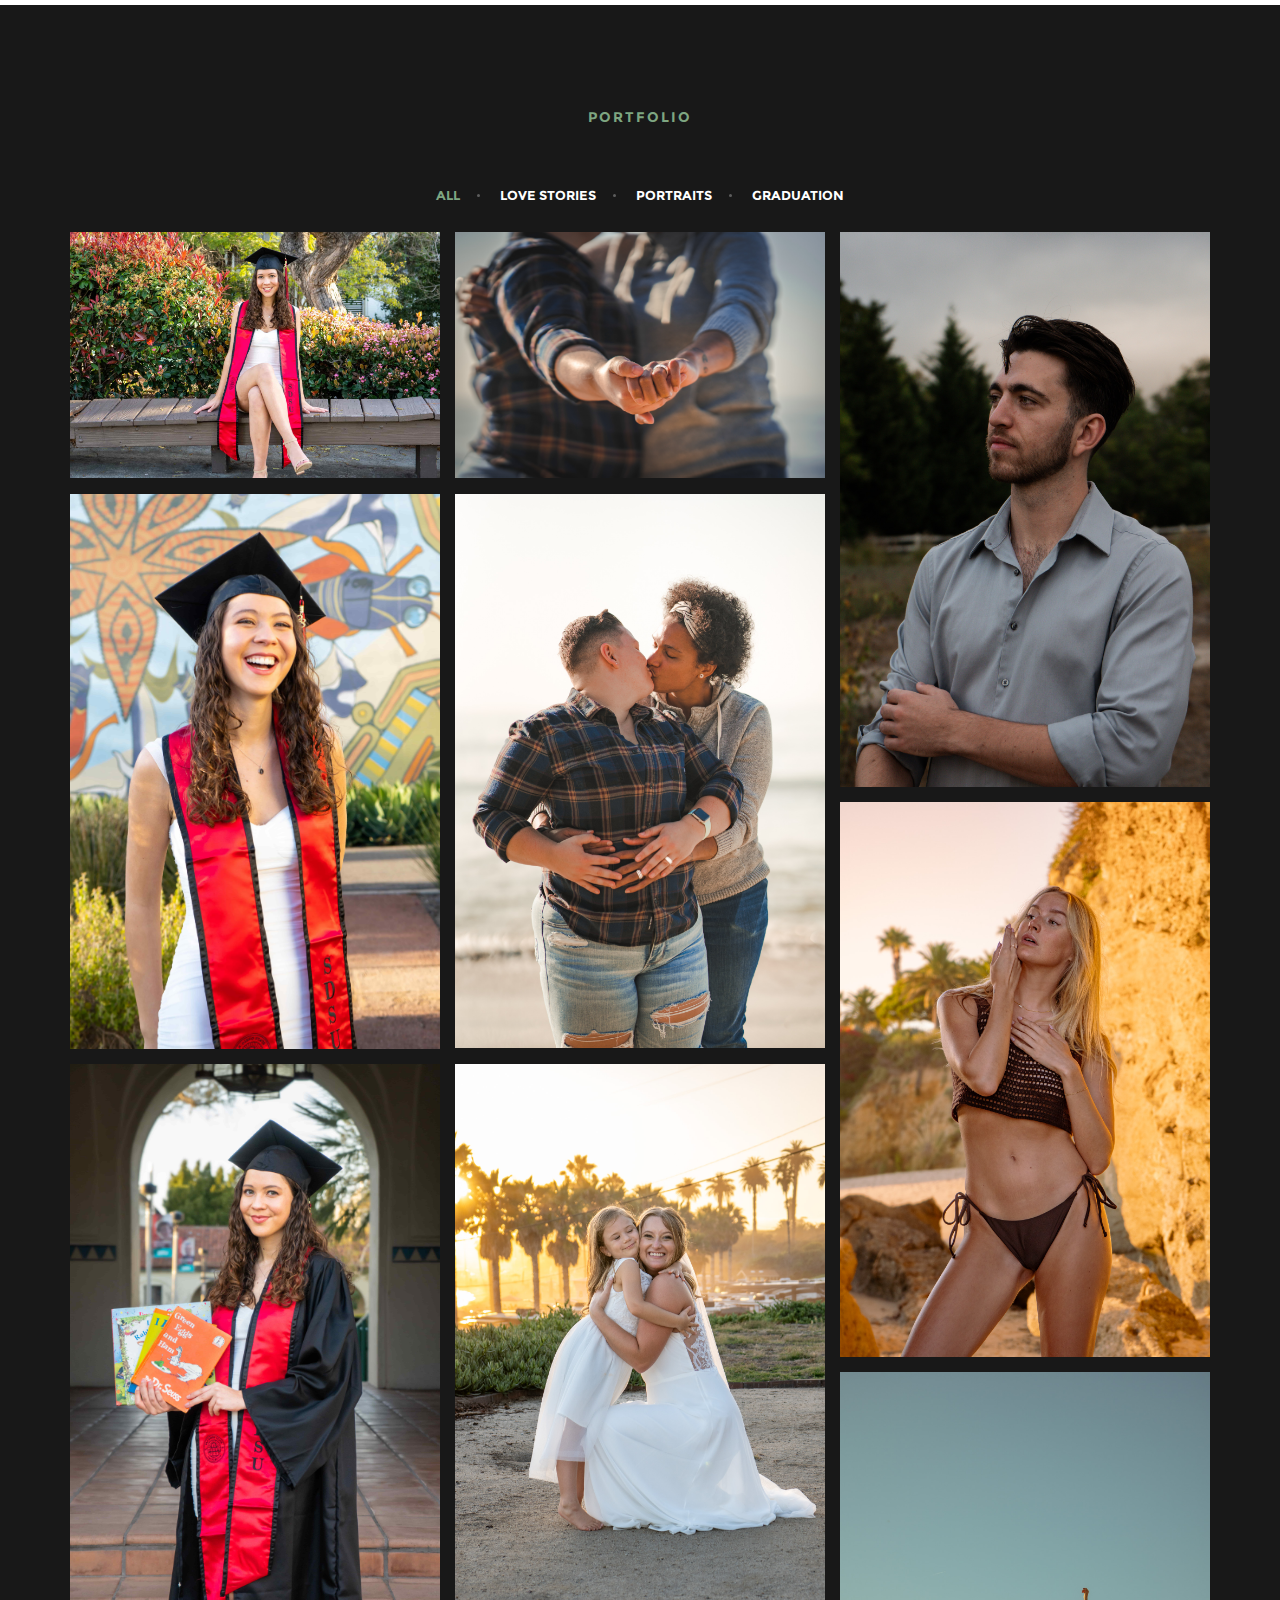
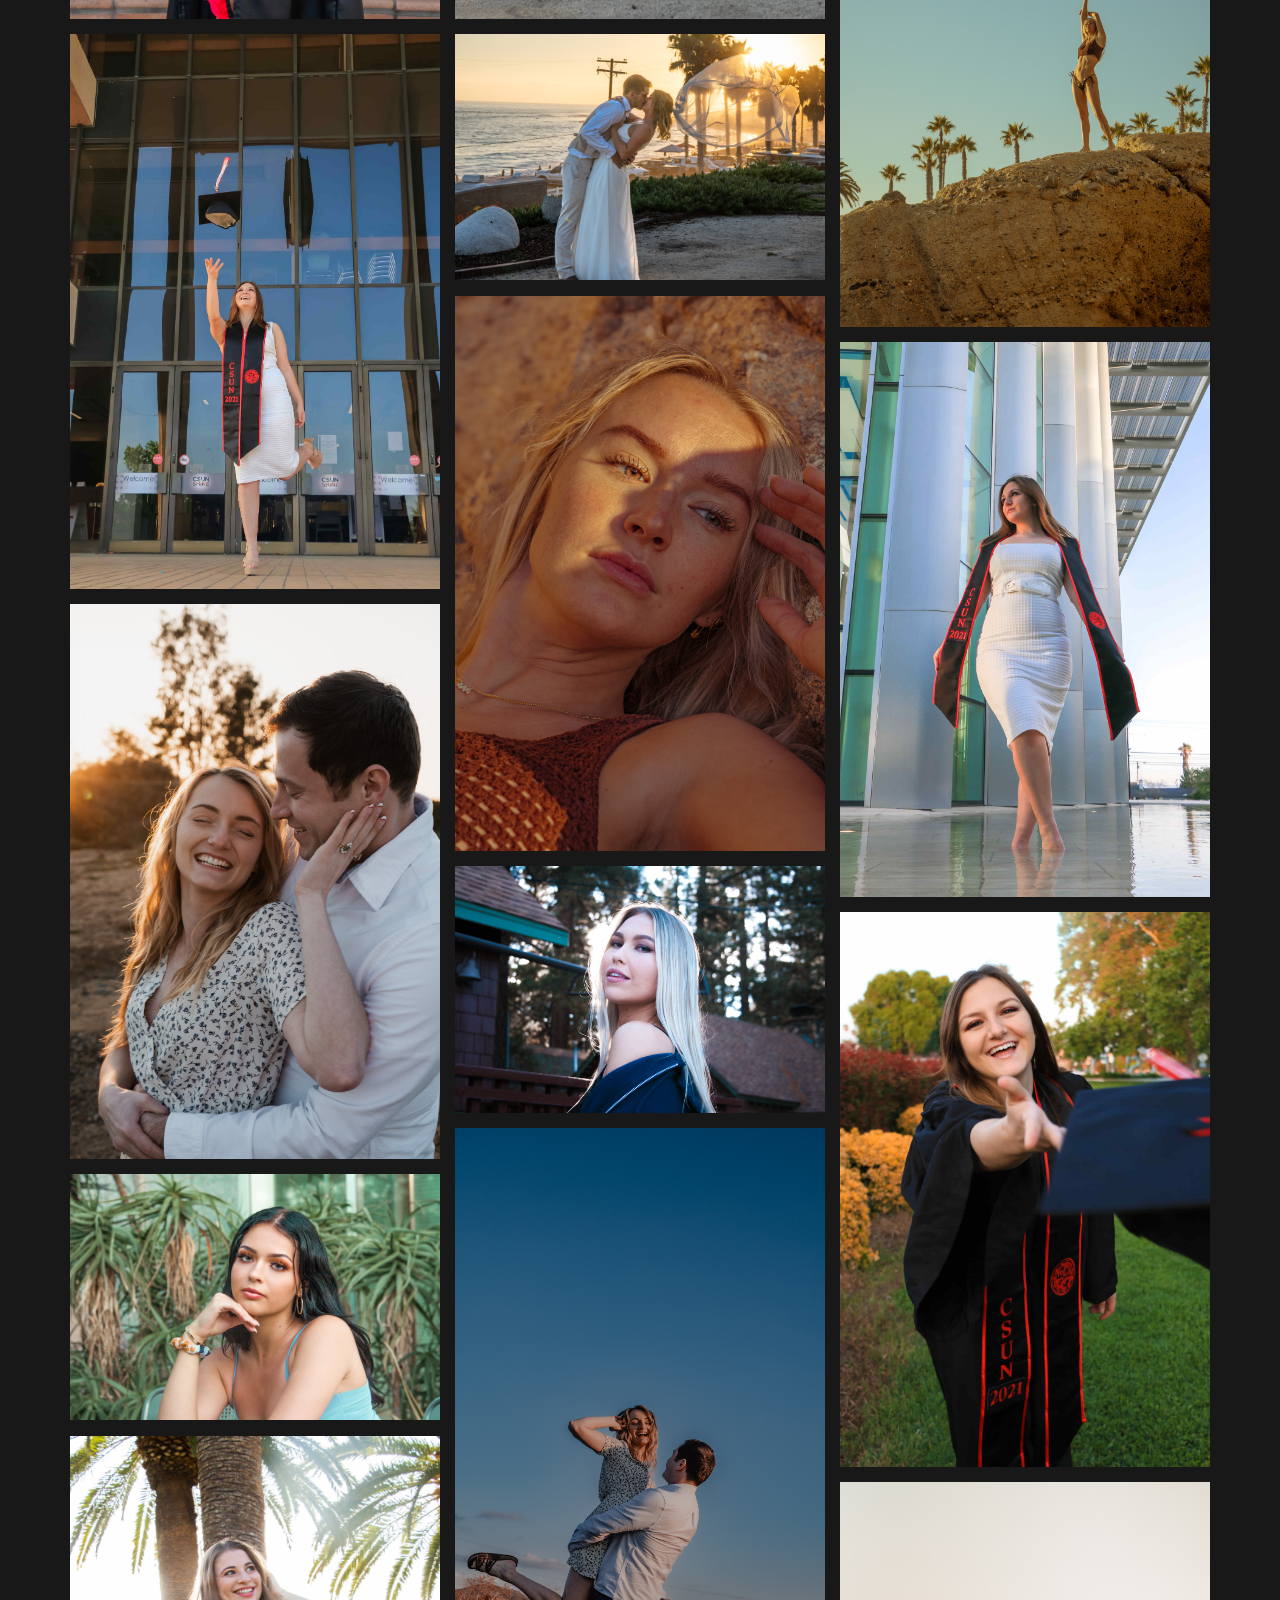
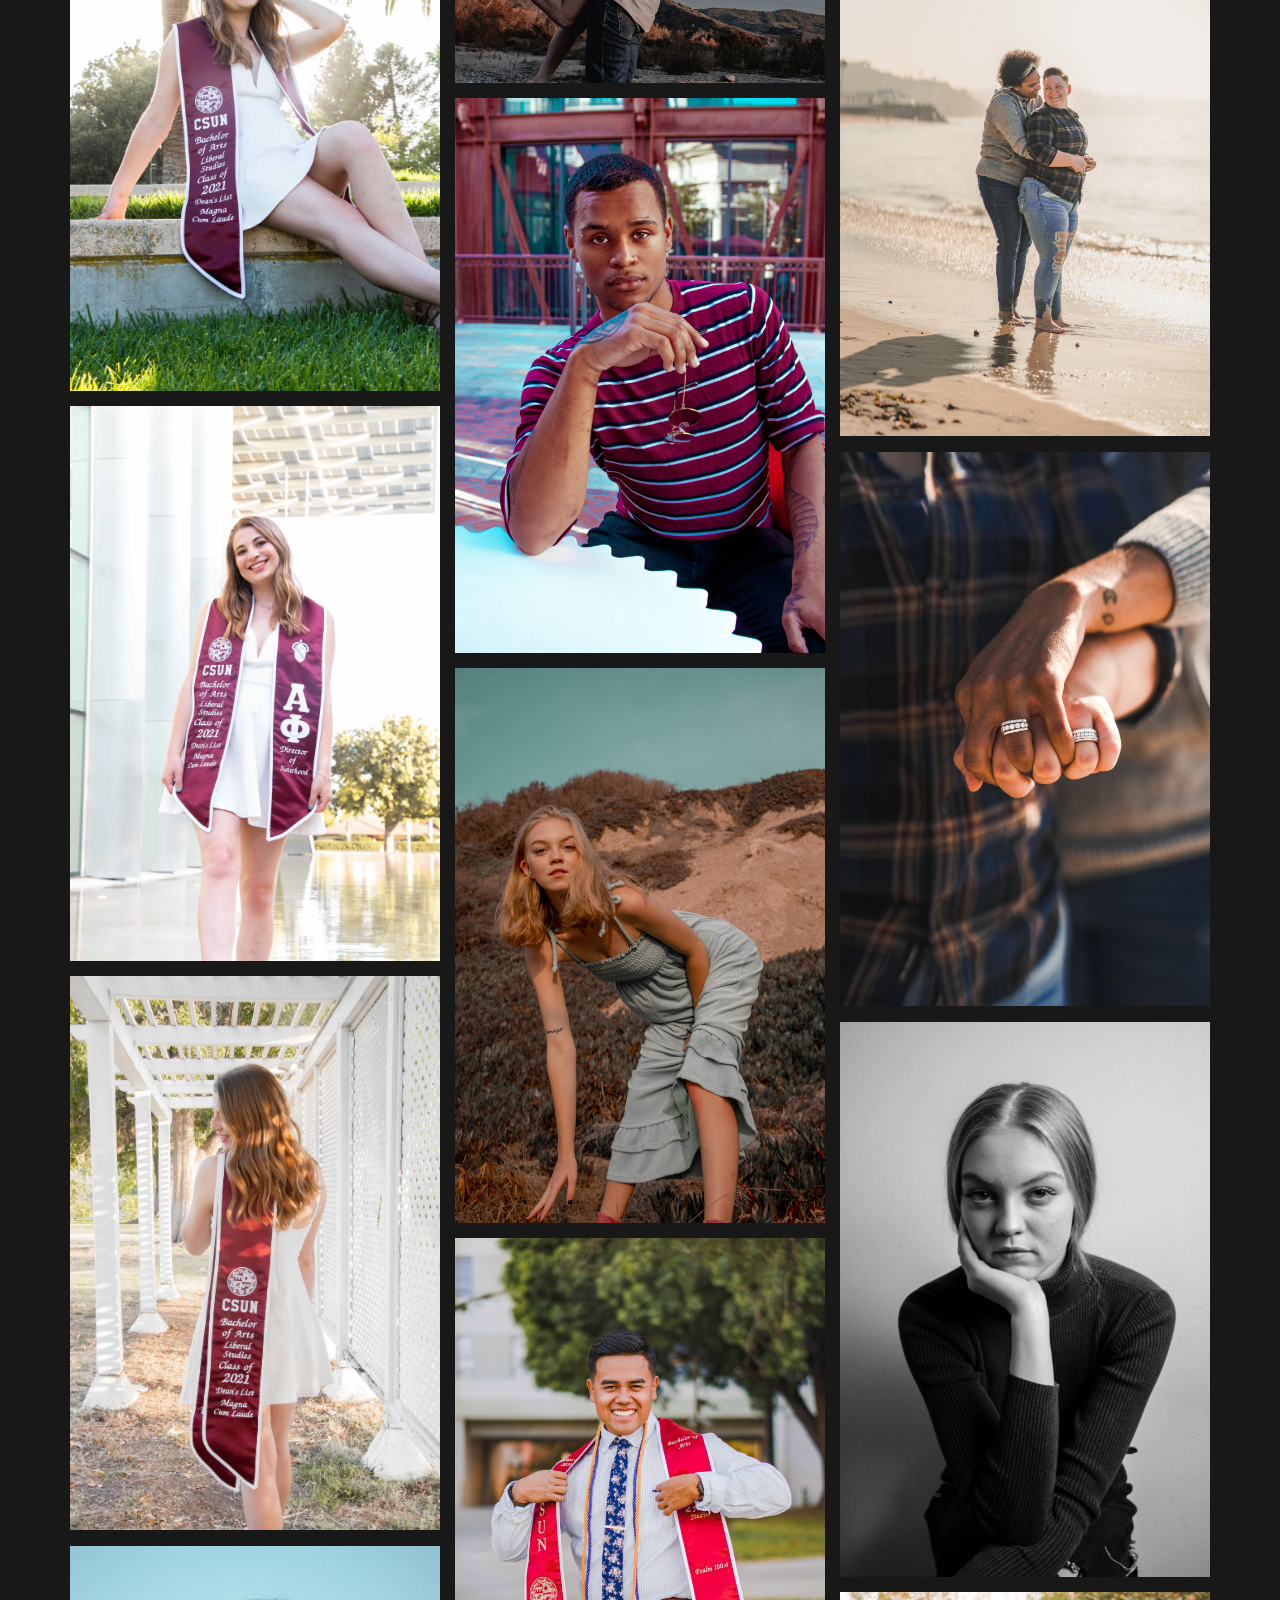
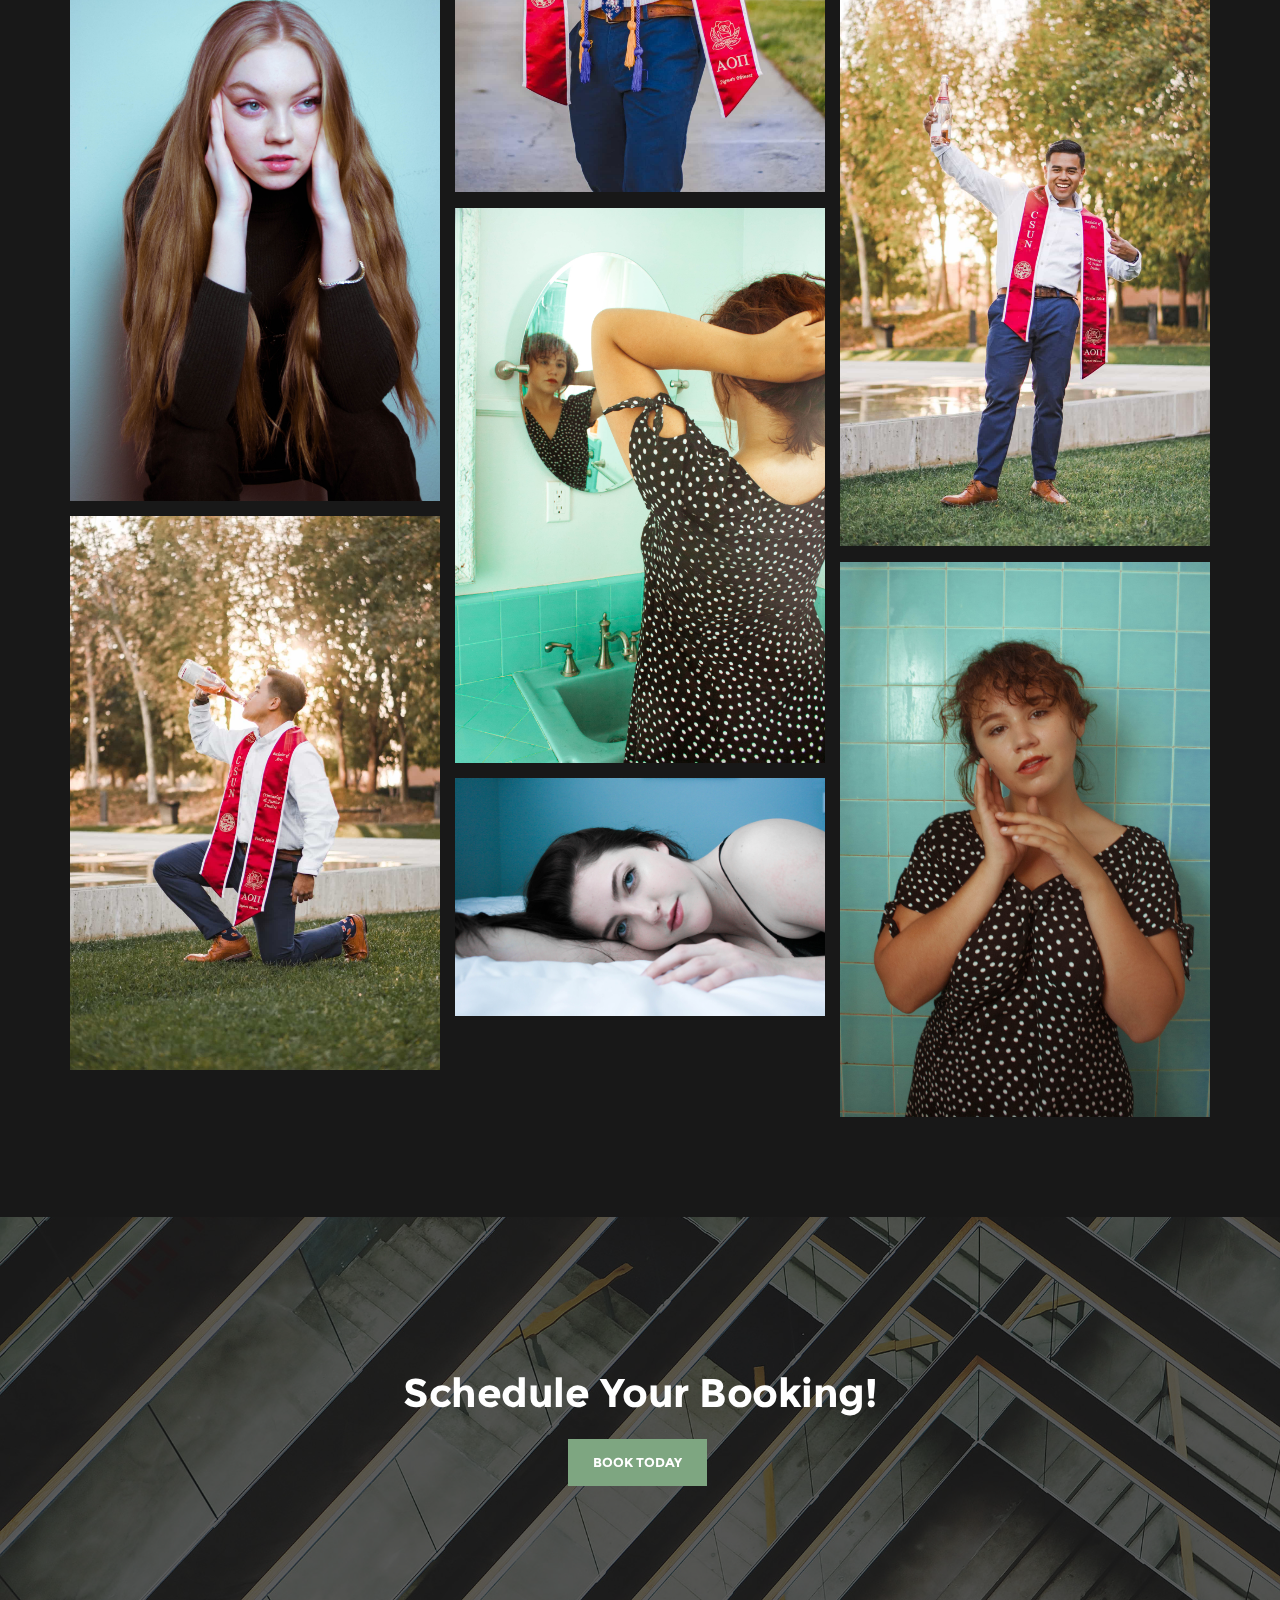
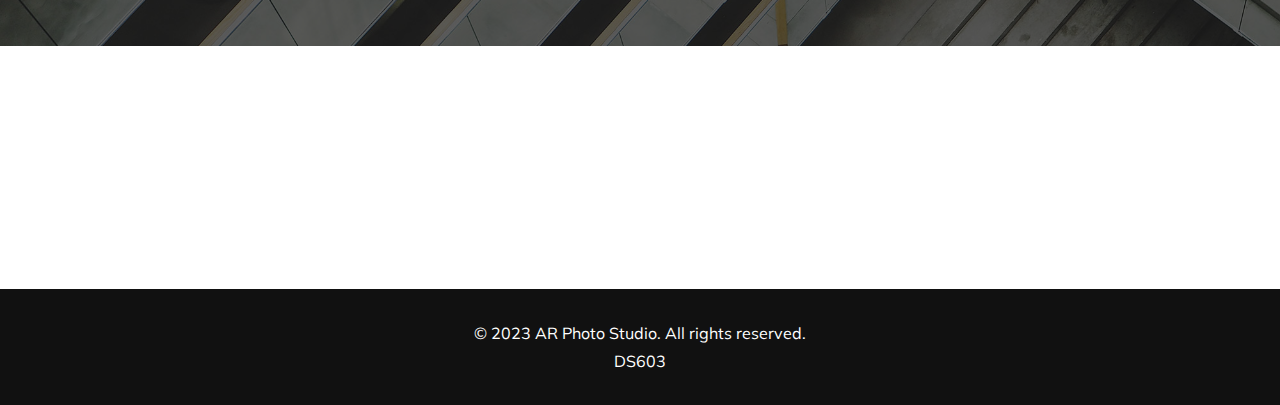
==== commit f335ba4f: "counter" ====
--- a/index.html
+++ b/index.html
@@ -451,7 +451,8 @@
         <div class="sub-footer dark-wrapper inverse-text">
           <div class="container inner pt-30 pb-30 text-center">
             <p>© 2023 AR Photo Studio. All rights reserved.</p>
-            <a href="https://denyk.com/">Denyk Digital</a>
+            <!-- <a href="https://denyk.com/">DS</a>  -->
+            <p id="days-counter"> </p>
           </div>
           <!-- /.container -->
         </div>
@@ -477,6 +478,17 @@
     <script src="style/revolution/js/extensions/revolution.extension.video.min.js"></script>
     <script src="style/js/plugins.js"></script>
     <script src="style/js/scripts.js"></script>
+    <script>
+      function calculateDaysSince() {
+          const startDate = new Date("2024-11-27");
+          const today = new Date();
+          const diffTime = today - startDate;
+          const diffDays = Math.floor(diffTime / (1000 * 60 * 60 * 24));
+          return diffDays >= 0 ? diffDays : 0;
+      }
+
+      document.getElementById("days-counter").textContent = "DS" + calculateDaysSince();
+  </script>
     <!-- <script>
   const folderData = [
     { folderPath: "style/images/Photos/portrait/", folderClass: "portrait", numberOfPhotos: 13 },
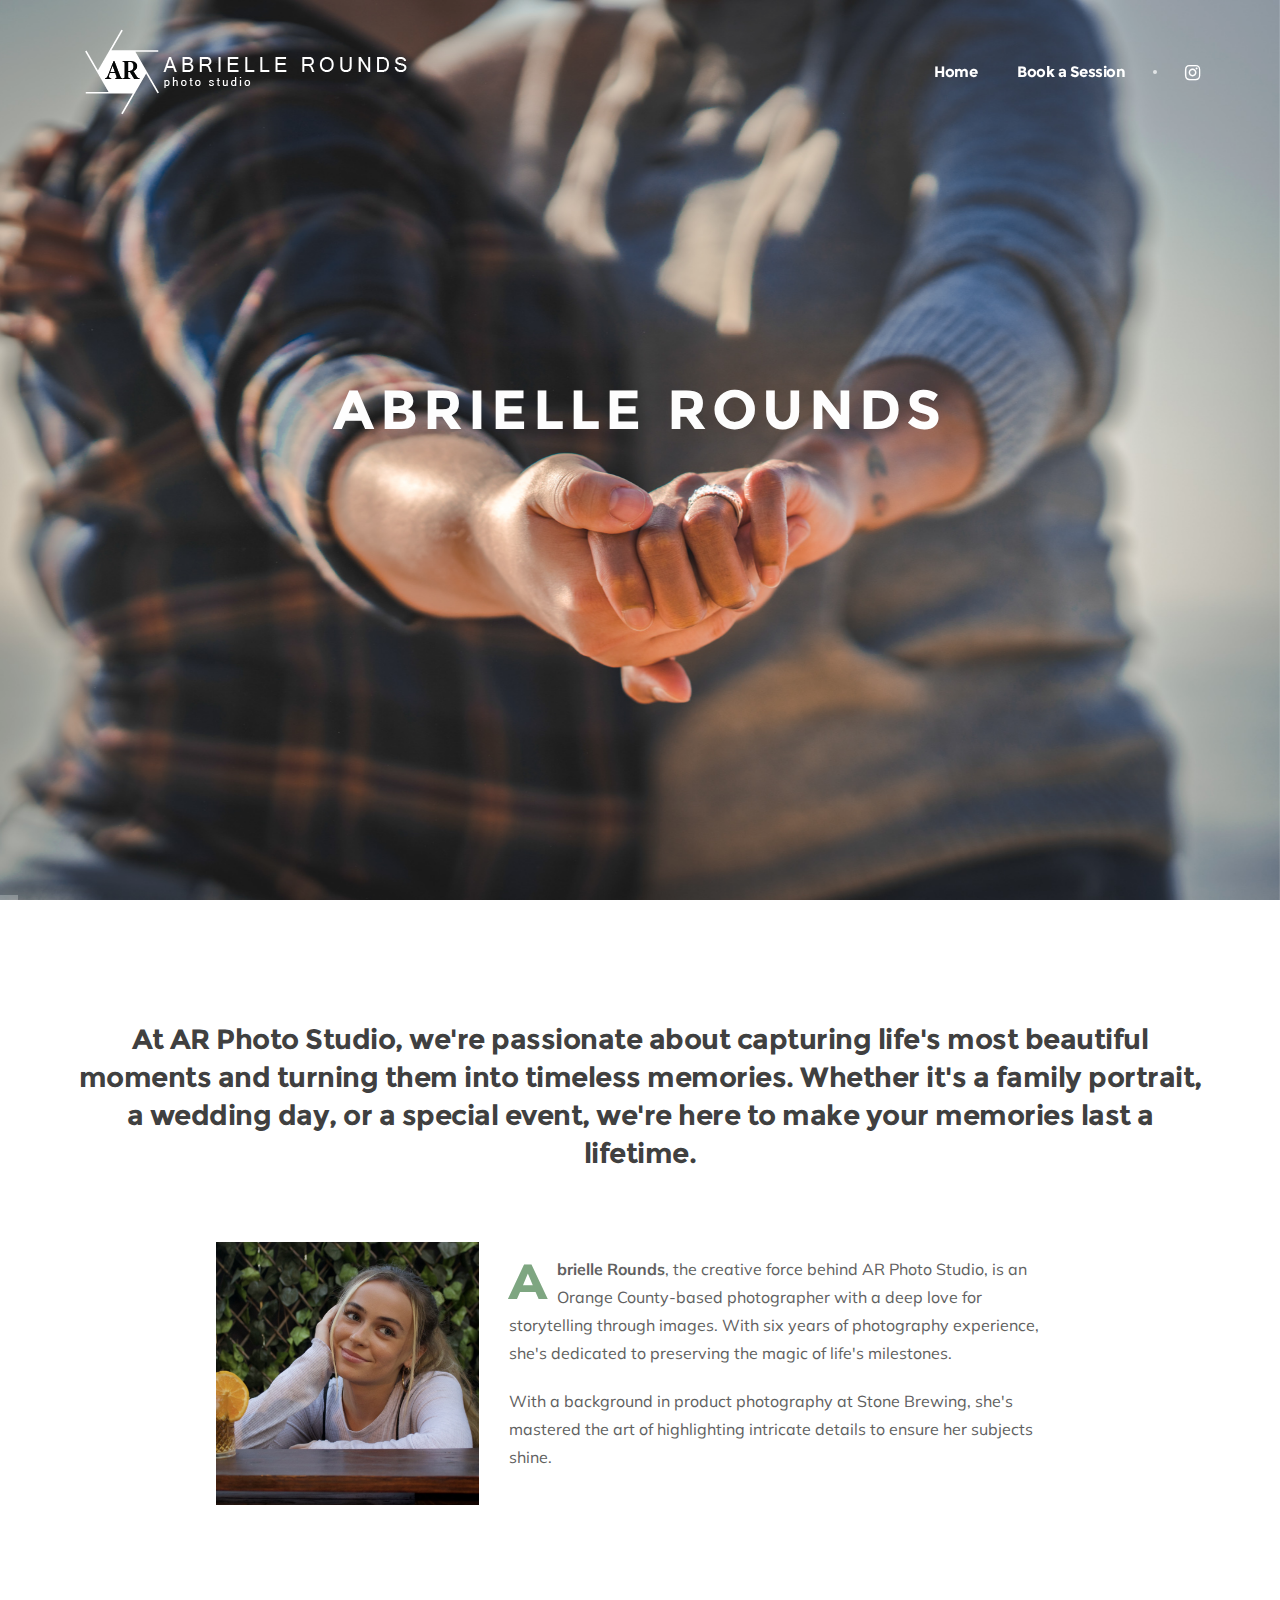
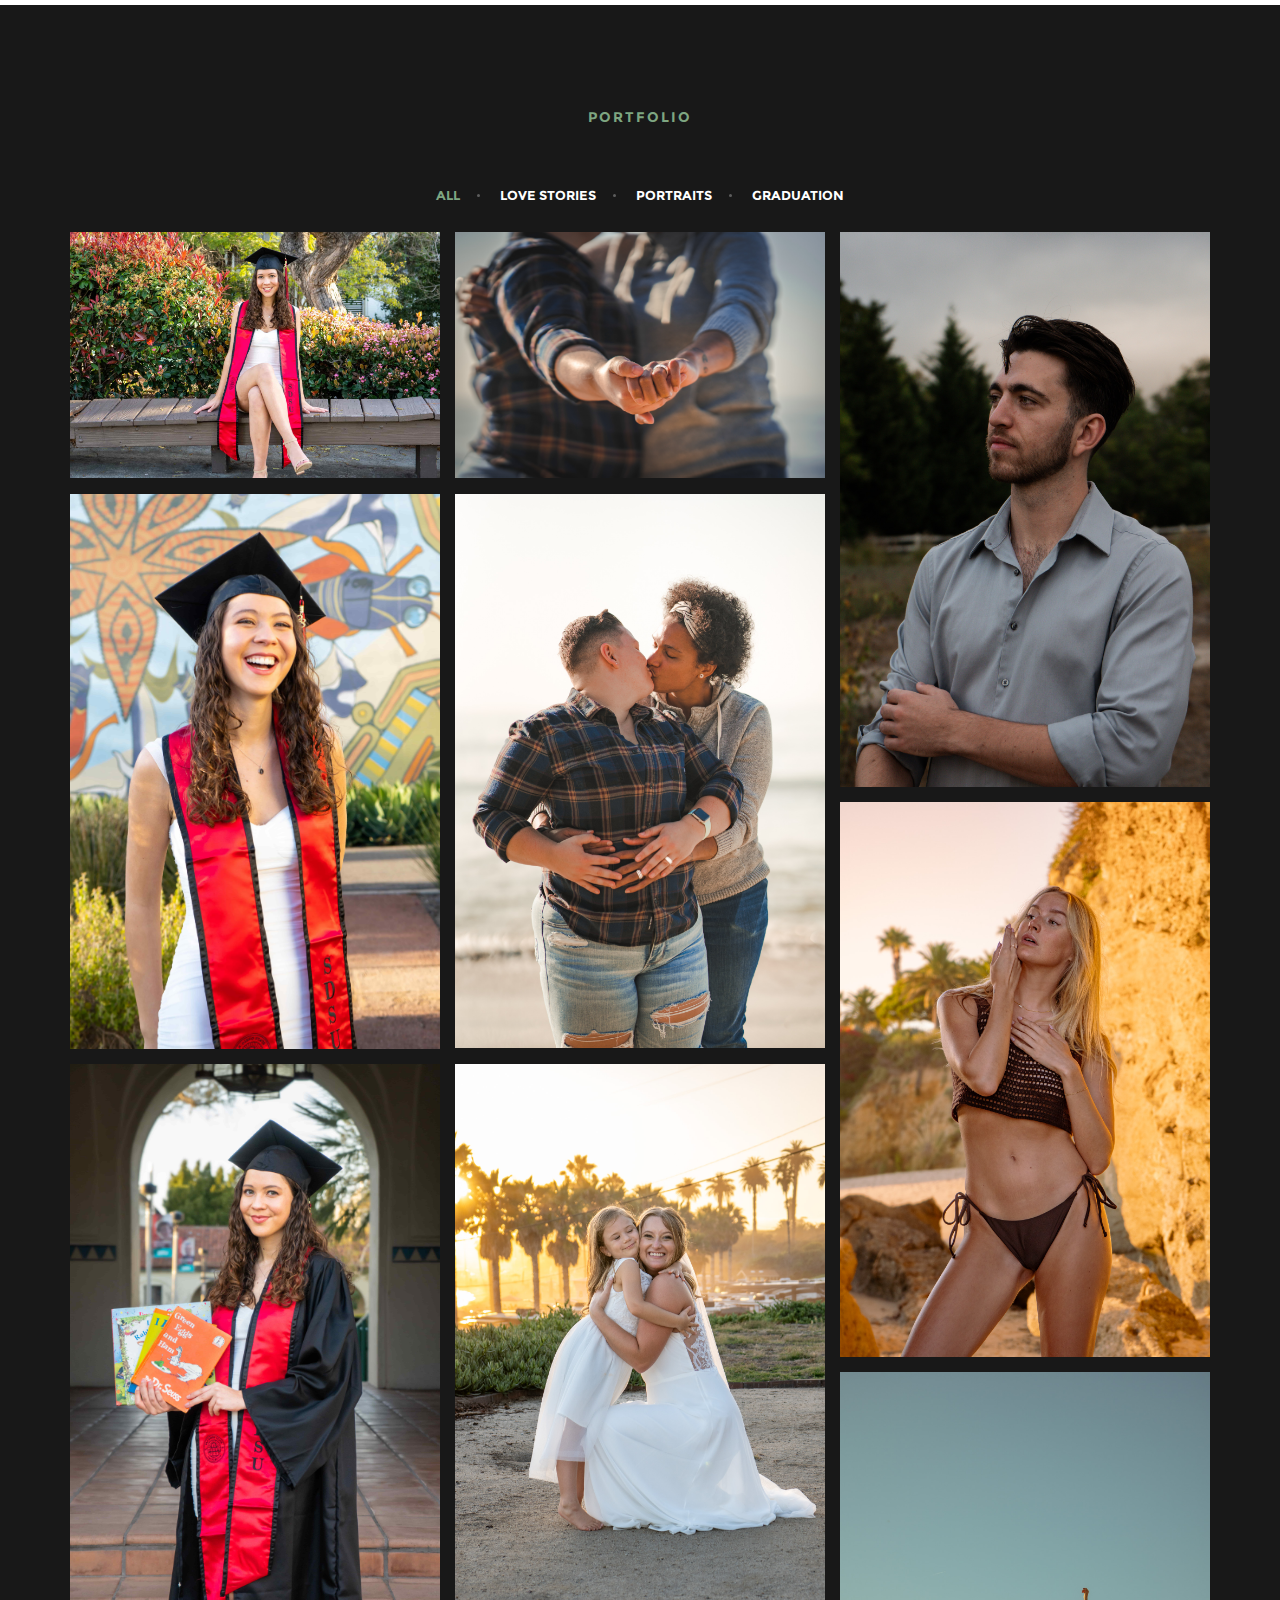
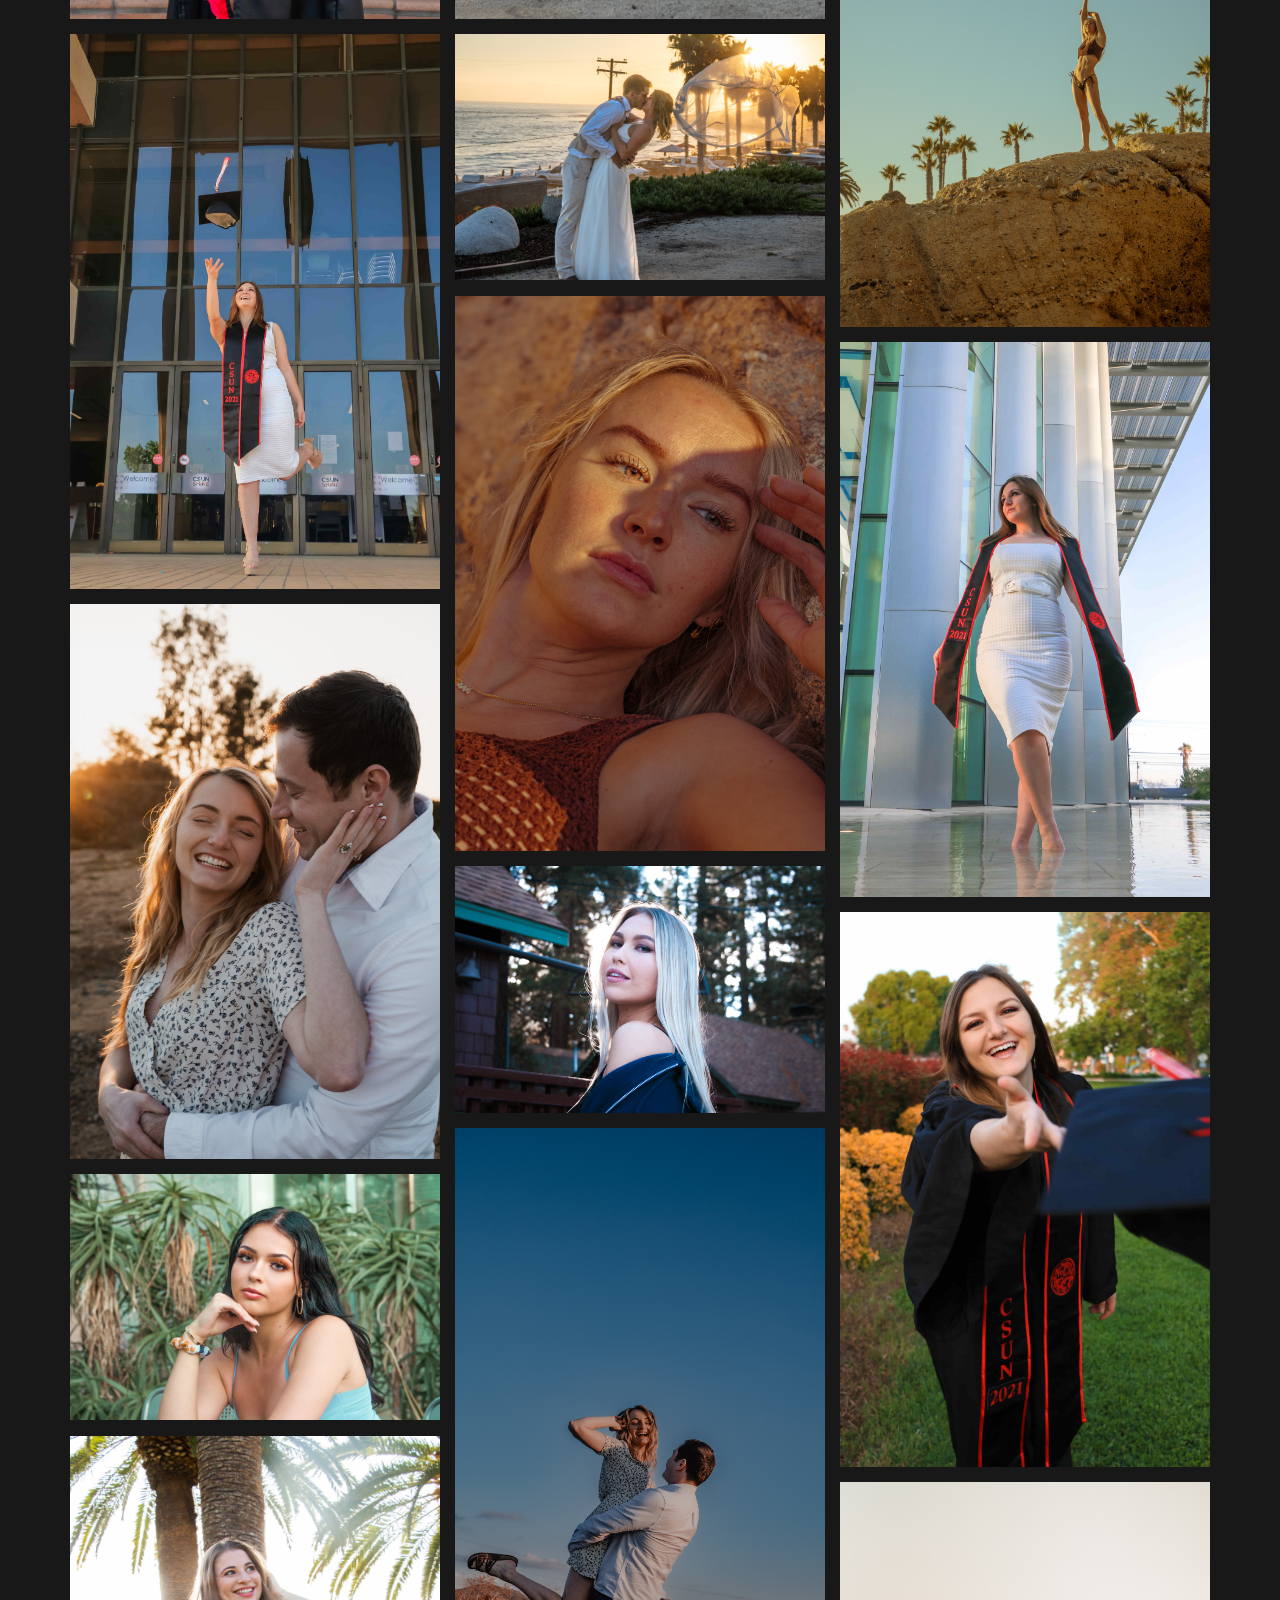
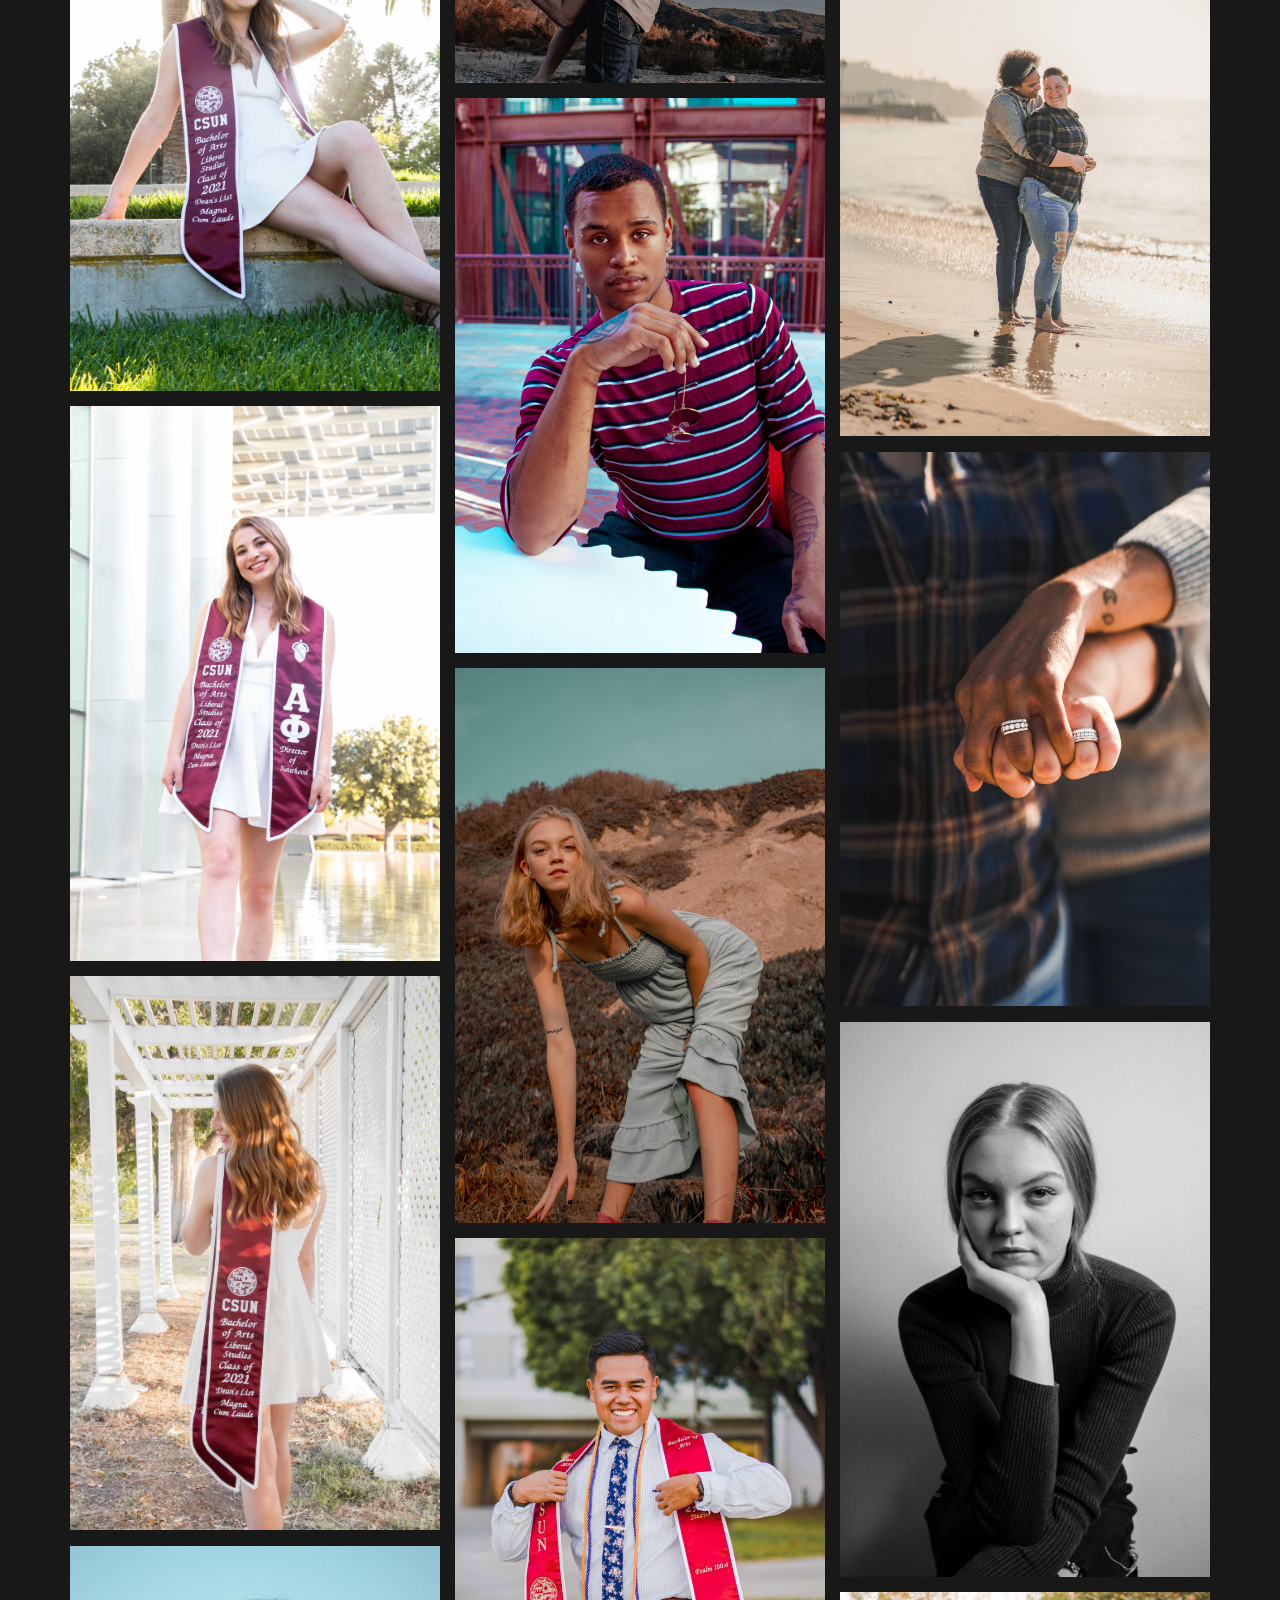
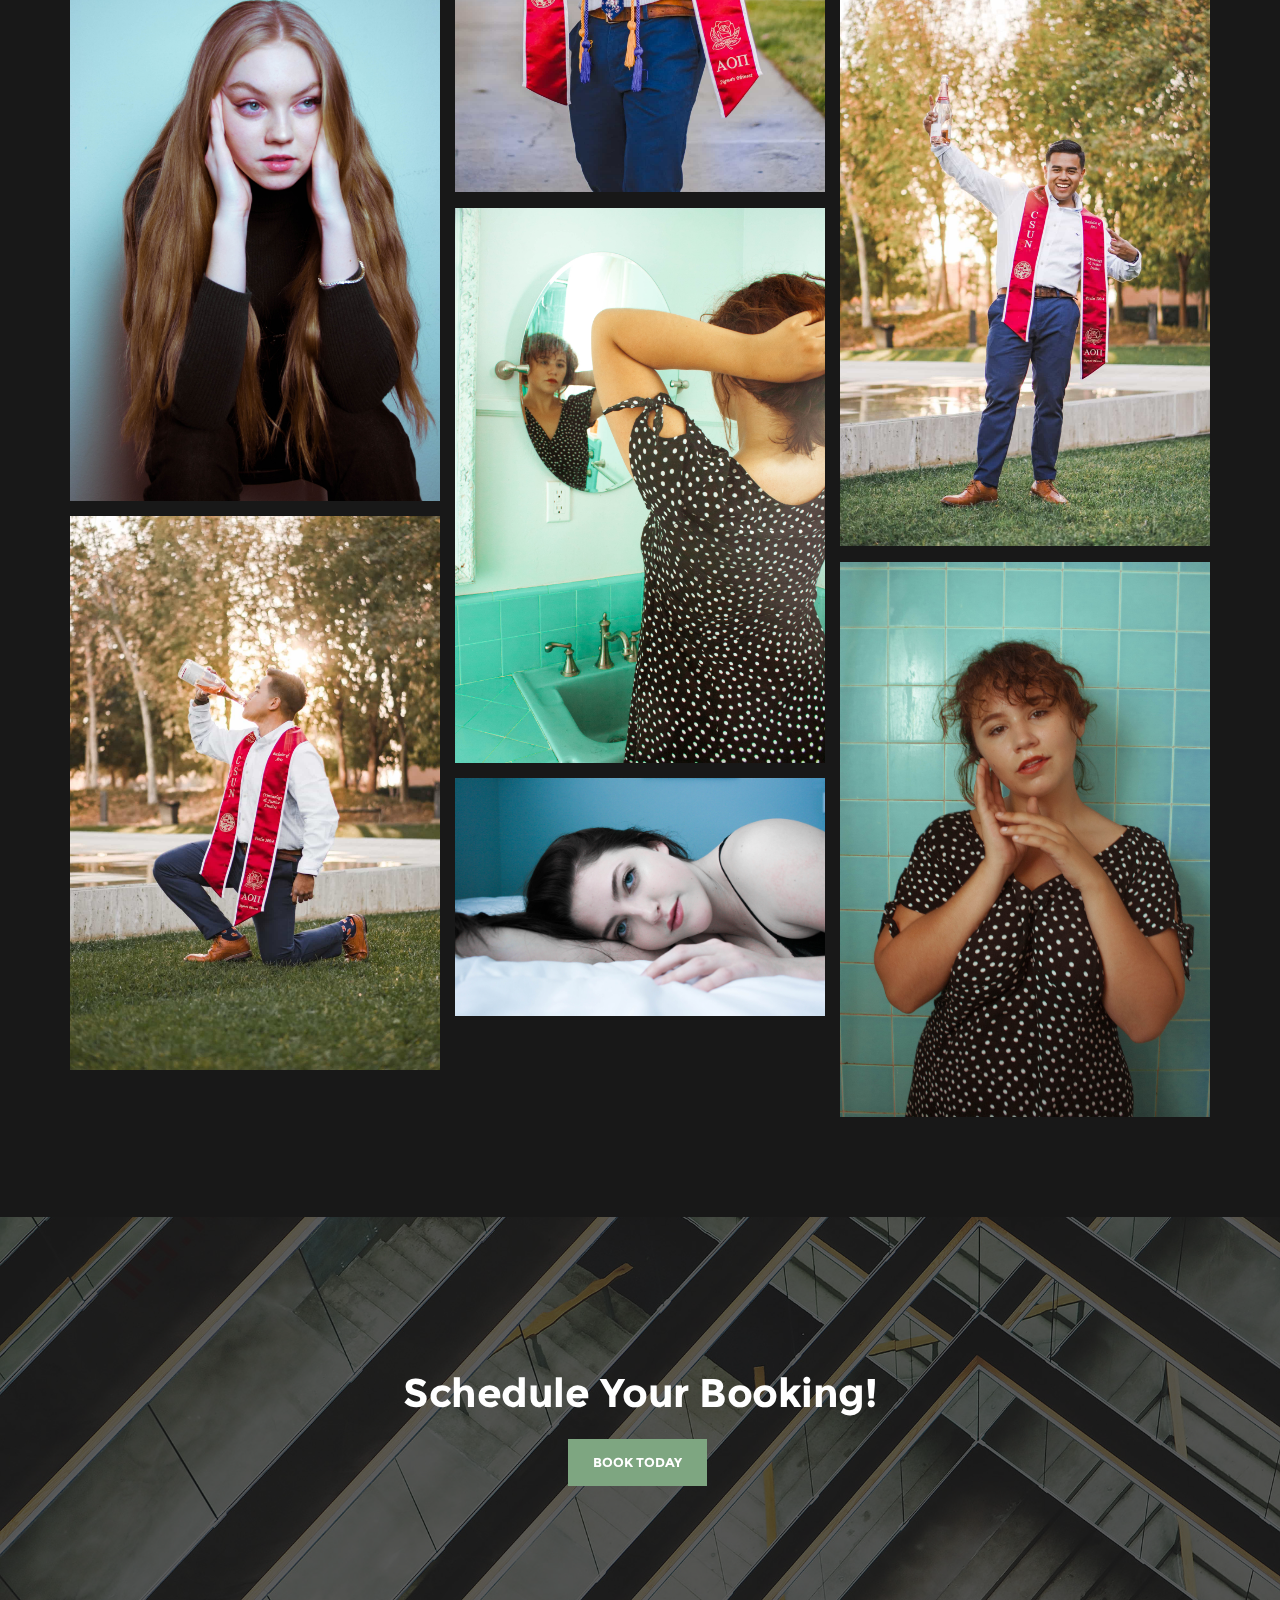
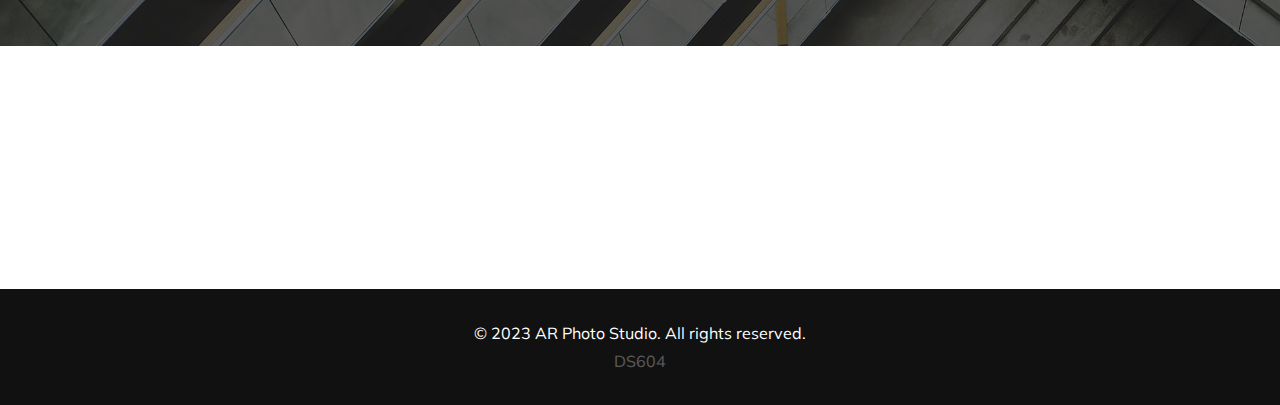
==== commit a31c2efa: "updates" ====
--- a/index.html
+++ b/index.html
@@ -452,7 +452,7 @@
           <div class="container inner pt-30 pb-30 text-center">
             <p>© 2023 AR Photo Studio. All rights reserved.</p>
             <!-- <a href="https://denyk.com/">DS</a>  -->
-            <p id="days-counter"> </p>
+            <p id="days-counter" style="opacity: 0.3;"> </p>
           </div>
           <!-- /.container -->
         </div>
@@ -480,7 +480,7 @@
     <script src="style/js/scripts.js"></script>
     <script>
       function calculateDaysSince() {
-          const startDate = new Date("2024-11-27");
+          const startDate = new Date("2024-11-26");
           const today = new Date();
           const diffTime = today - startDate;
           const diffDays = Math.floor(diffTime / (1000 * 60 * 60 * 24));
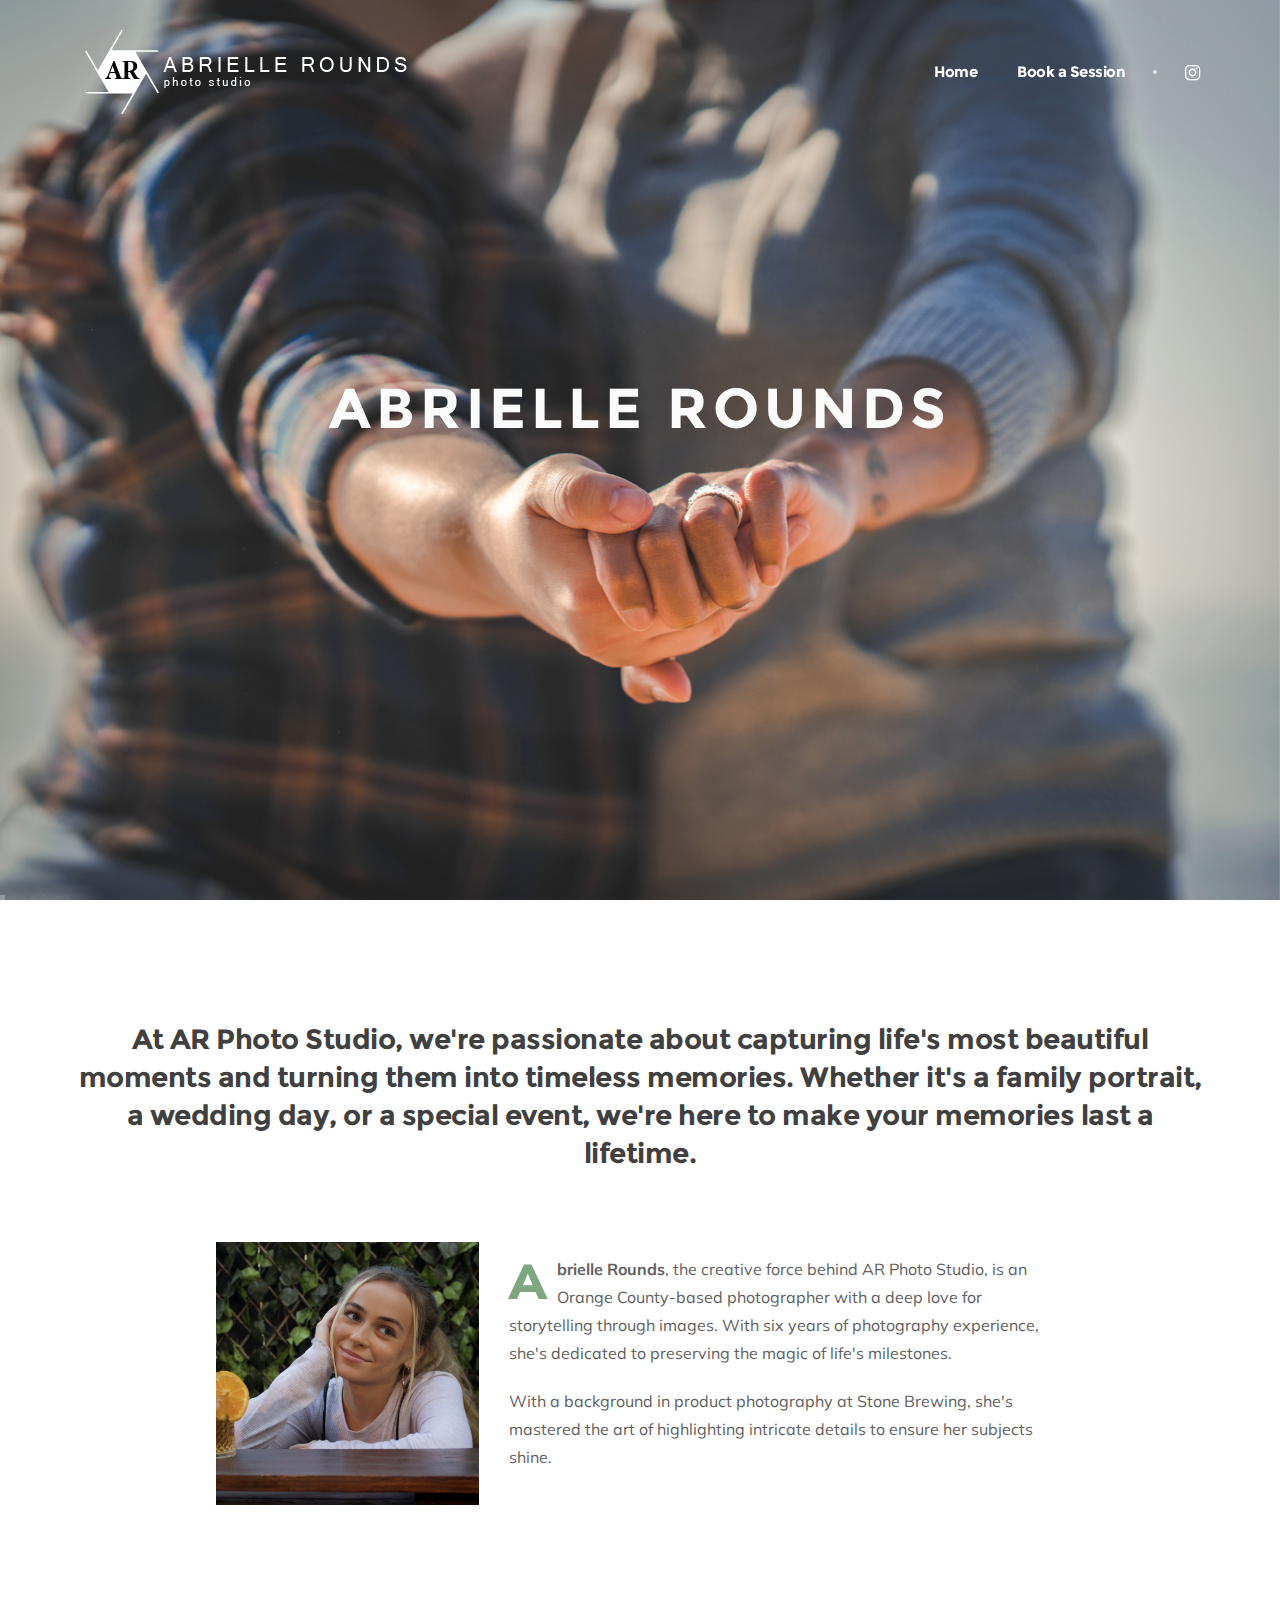
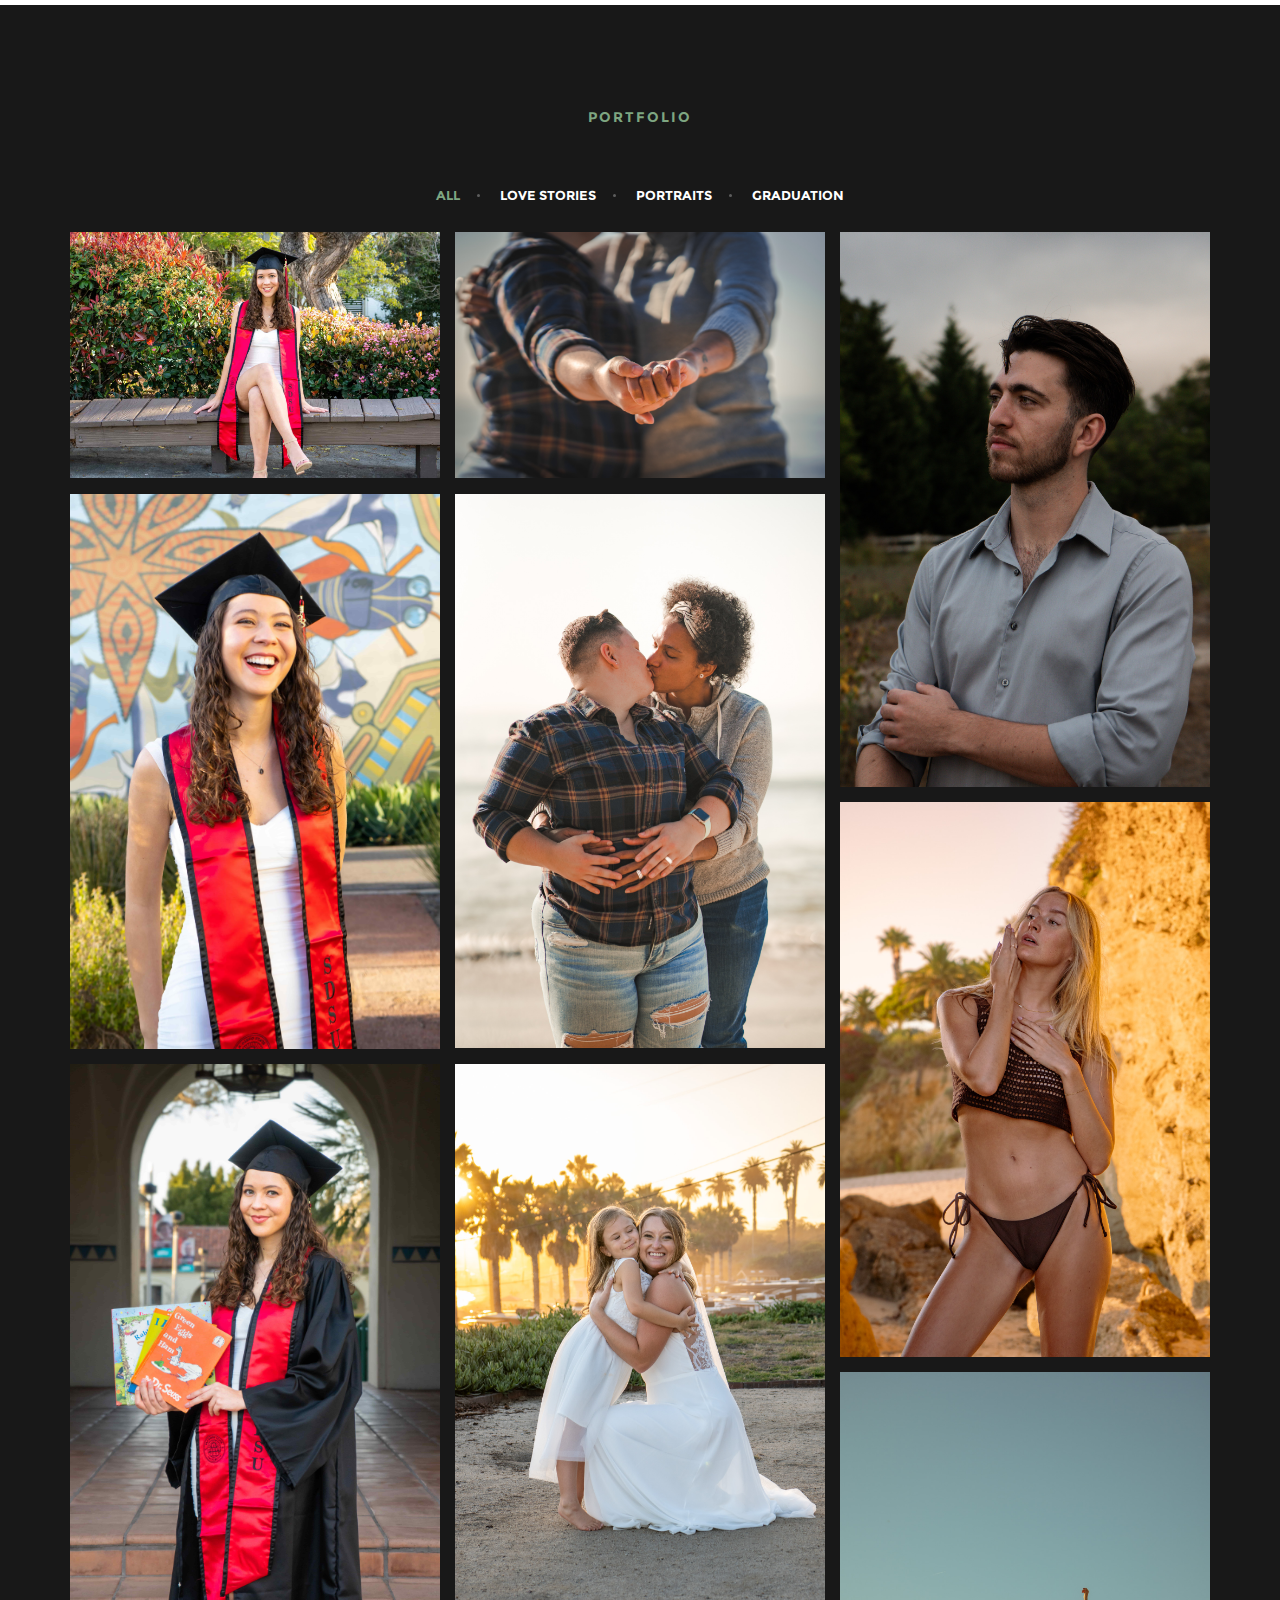
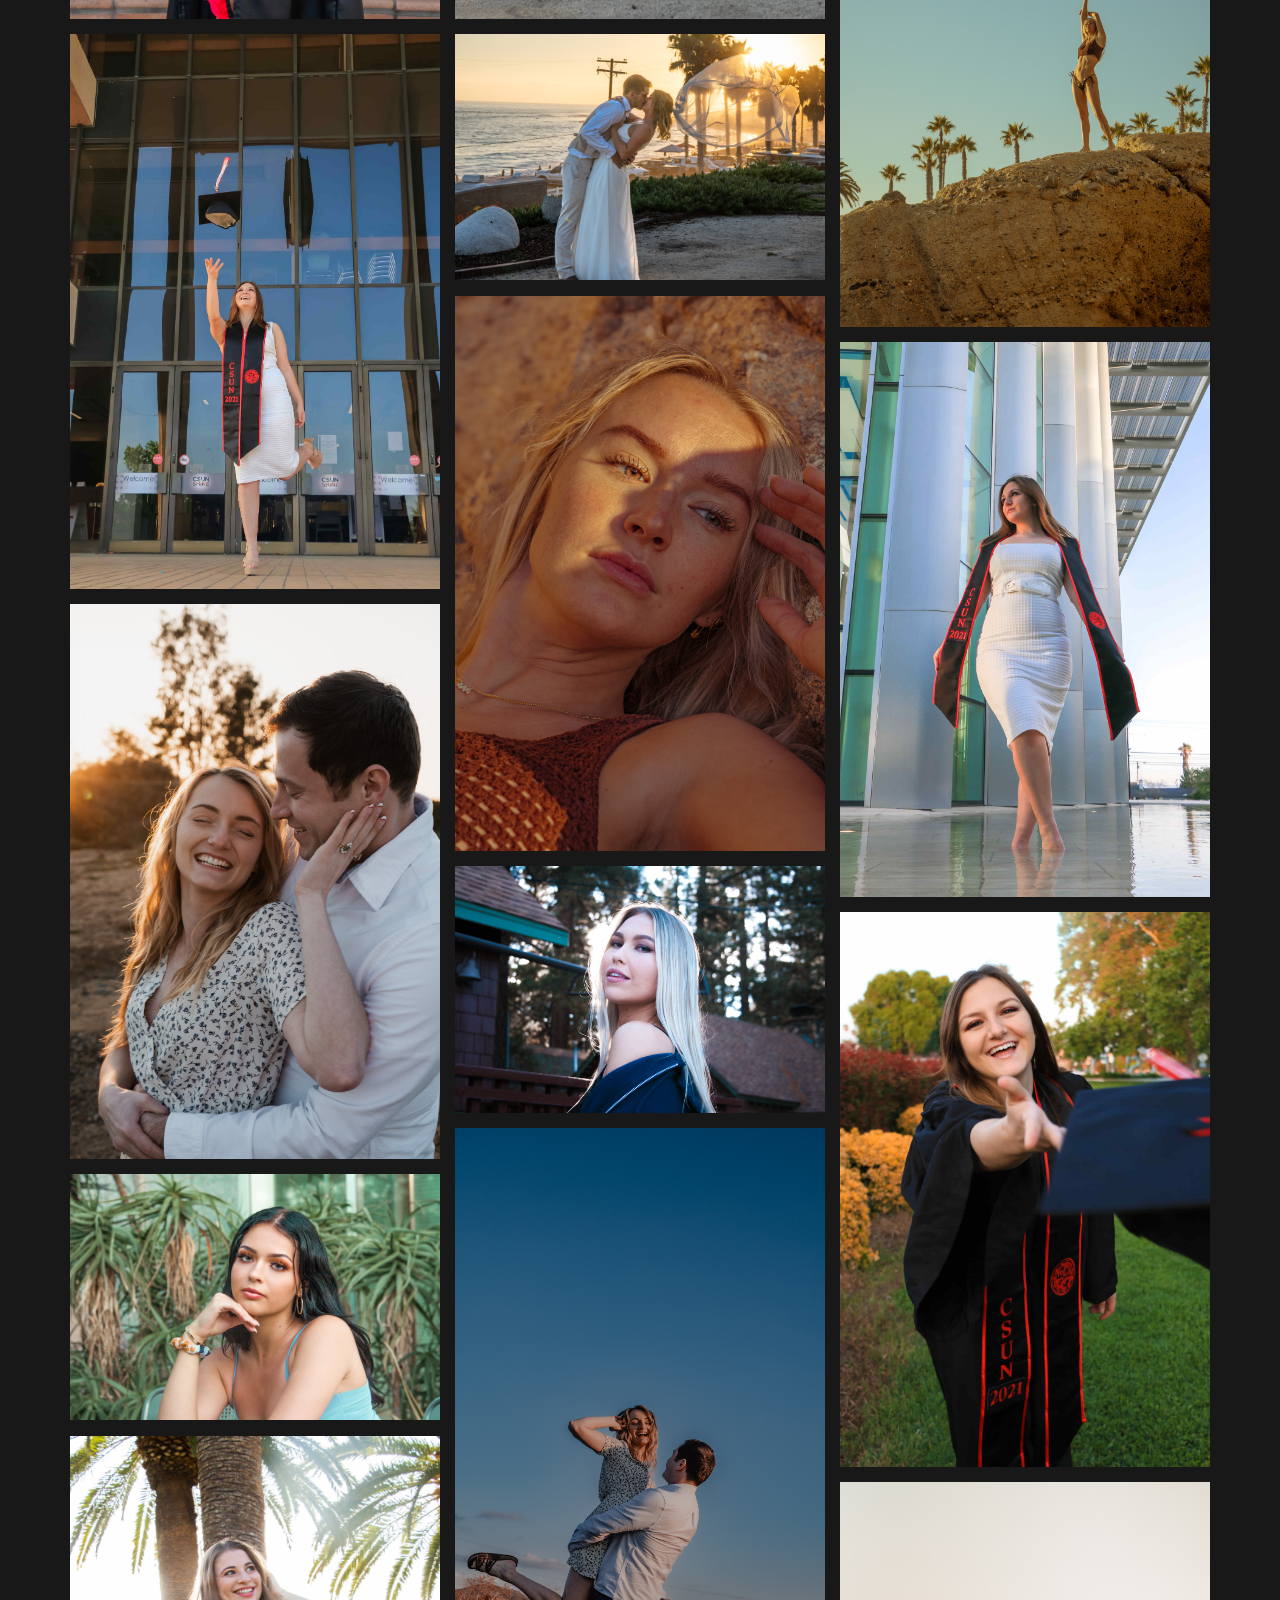
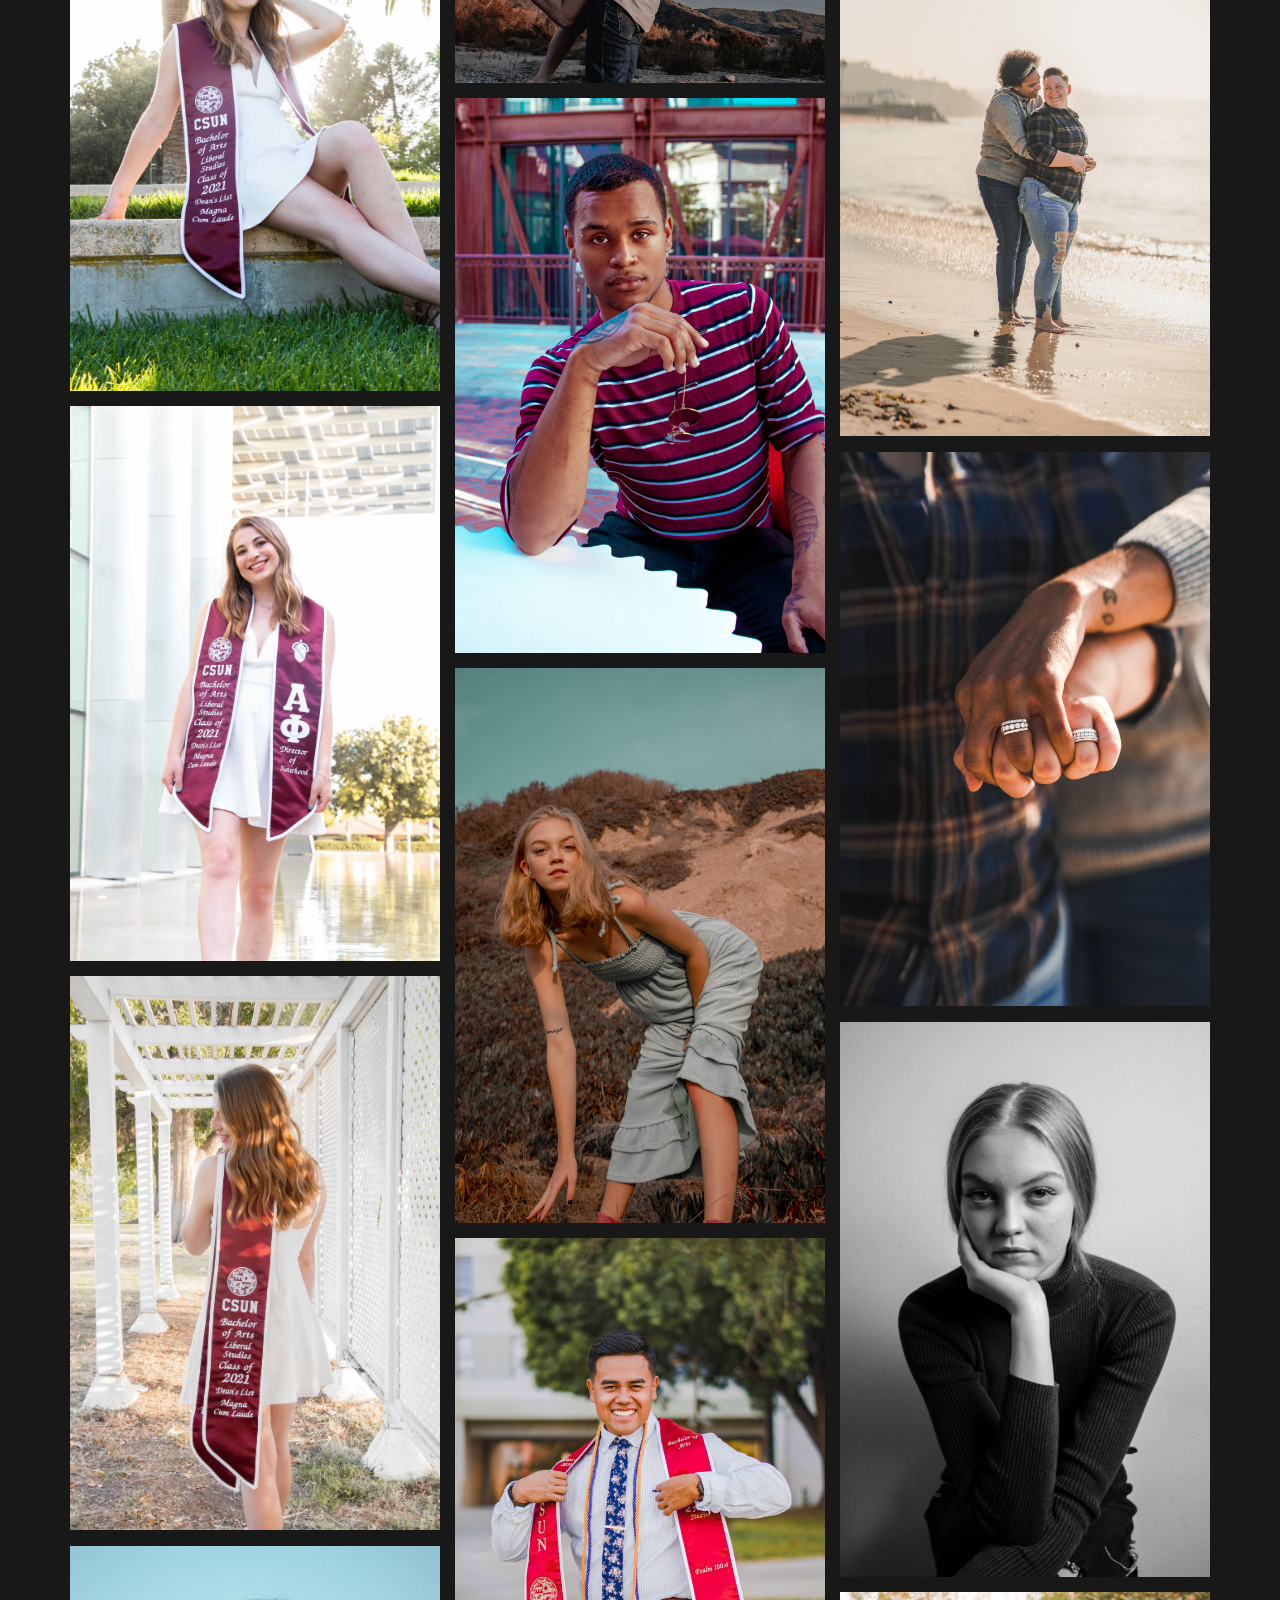
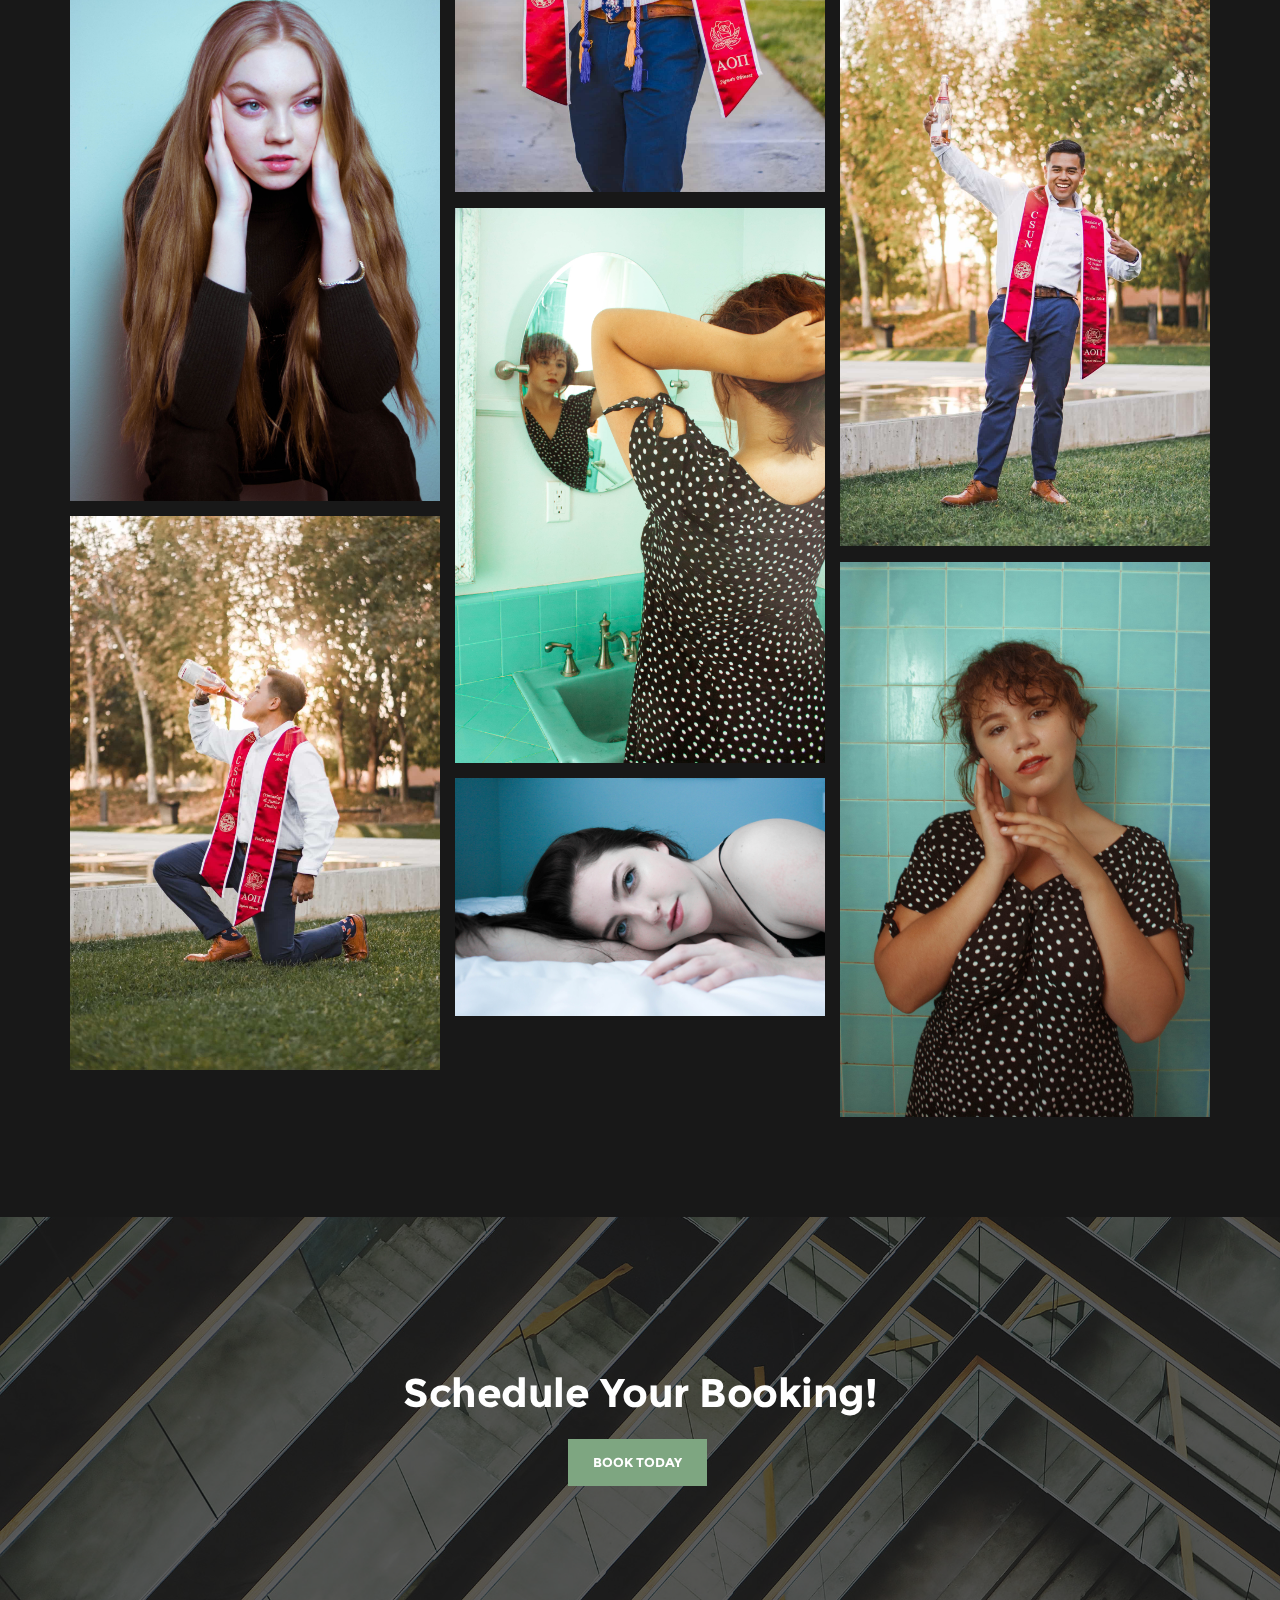
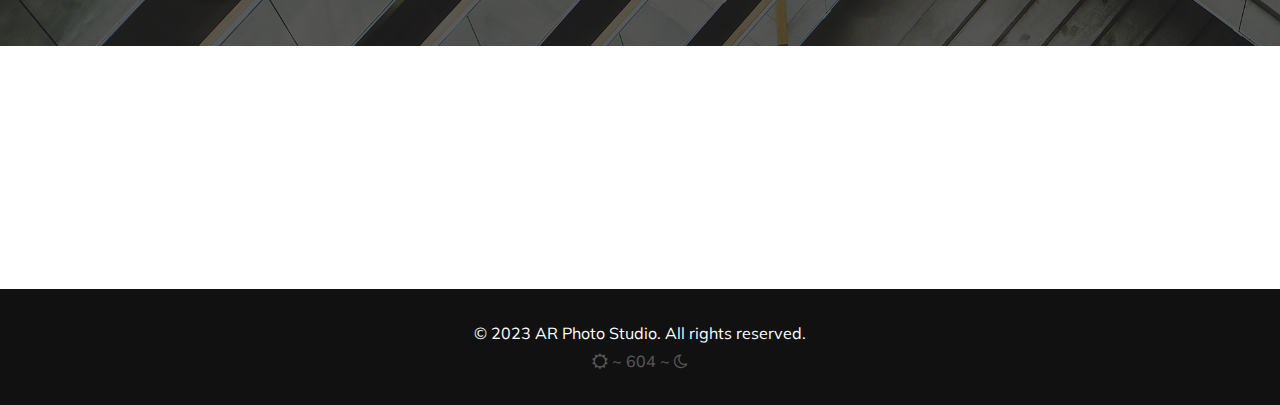
==== commit f95edf93: "updates" ====
--- a/index.html
+++ b/index.html
@@ -452,7 +452,11 @@
           <div class="container inner pt-30 pb-30 text-center">
             <p>© 2023 AR Photo Studio. All rights reserved.</p>
             <!-- <a href="https://denyk.com/">DS</a>  -->
-            <p id="days-counter" style="opacity: 0.3;"> </p>
+            <p id="days-counter" style="opacity: 0.3;"> 
+              <i class="fa fa-sun-o" aria-hidden="true"></i>
+        <span id="days-number"> </span>
+        <i class="fa fa-moon-o" aria-hidden="true"></i>
+            </p>
           </div>
           <!-- /.container -->
         </div>
@@ -480,14 +484,22 @@
     <script src="style/js/scripts.js"></script>
     <script>
       function calculateDaysSince() {
-          const startDate = new Date("2024-11-26");
-          const today = new Date();
-          const diffTime = today - startDate;
-          const diffDays = Math.floor(diffTime / (1000 * 60 * 60 * 24));
+          const startDate = new Date("2024-11-26T06:30:00"); // Start at 6:30 AM
+          const now = new Date();
+          const diffTime = now - startDate;
+          const diffDays = Math.floor(diffTime / (1000 * 60 * 60 * 24)); // Convert ms to days
           return diffDays >= 0 ? diffDays : 0;
       }
 
-      document.getElementById("days-counter").textContent = "DS" + calculateDaysSince();
+      function updateCounter() {
+          document.getElementById("days-number").textContent = "~ " + calculateDaysSince() + " ~";
+      }
+
+      // Run the counter initially
+      updateCounter();
+
+      // Update the counter every hour to keep it accurate (optional redundancy)
+      setInterval(updateCounter, 1000 * 60 * 60);
   </script>
     <!-- <script>
   const folderData = [
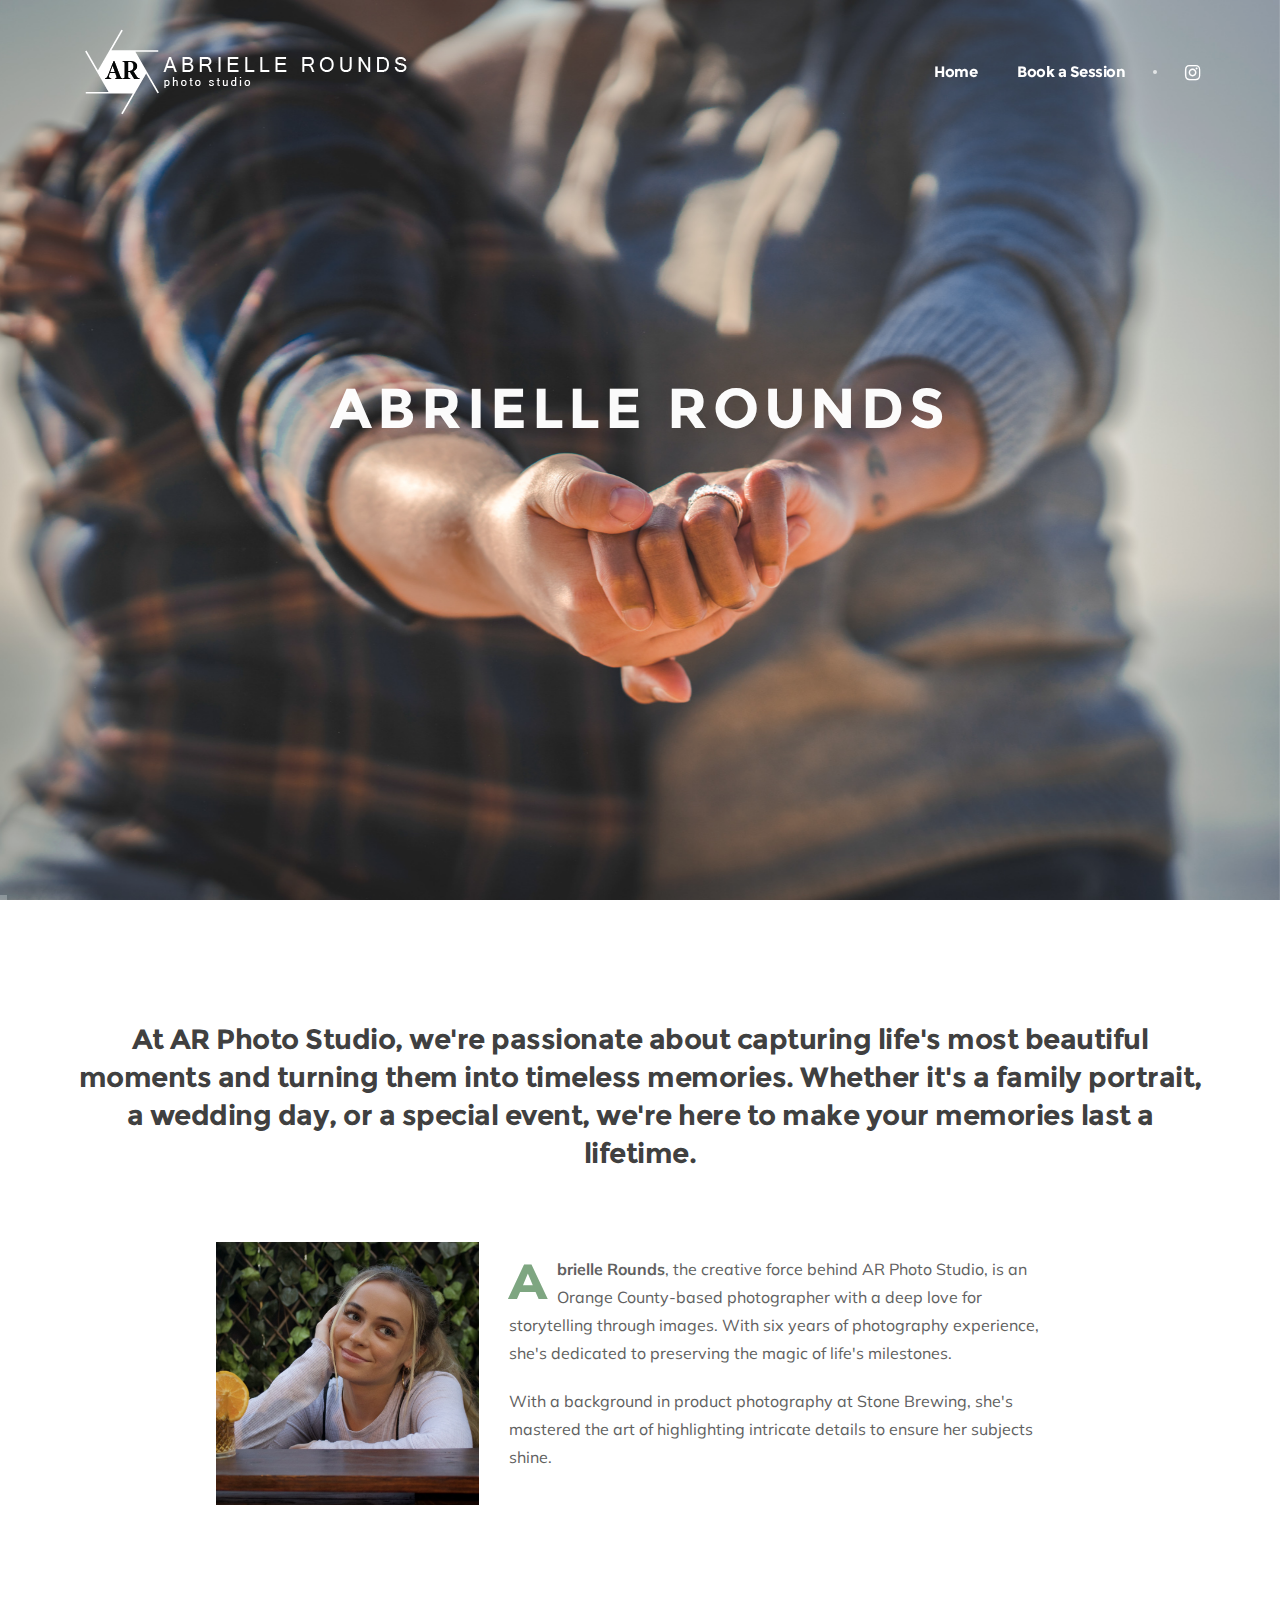
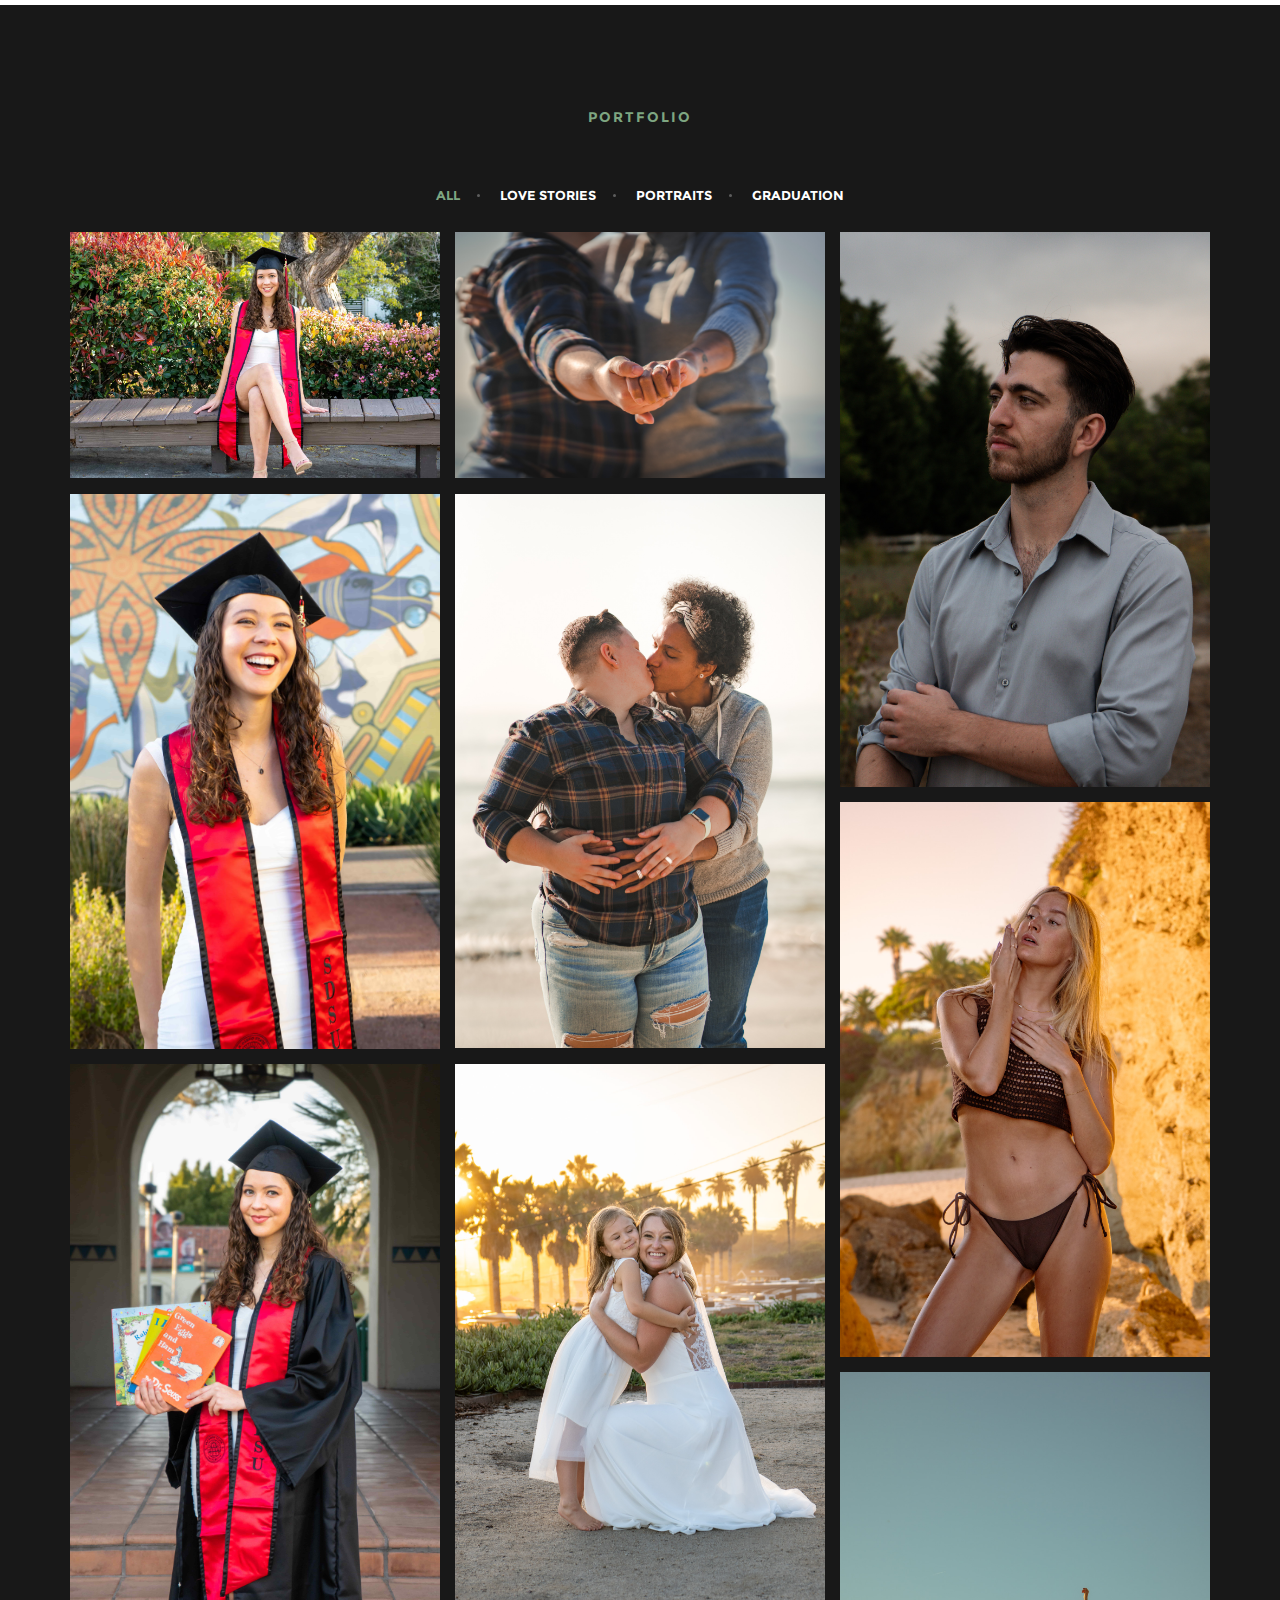
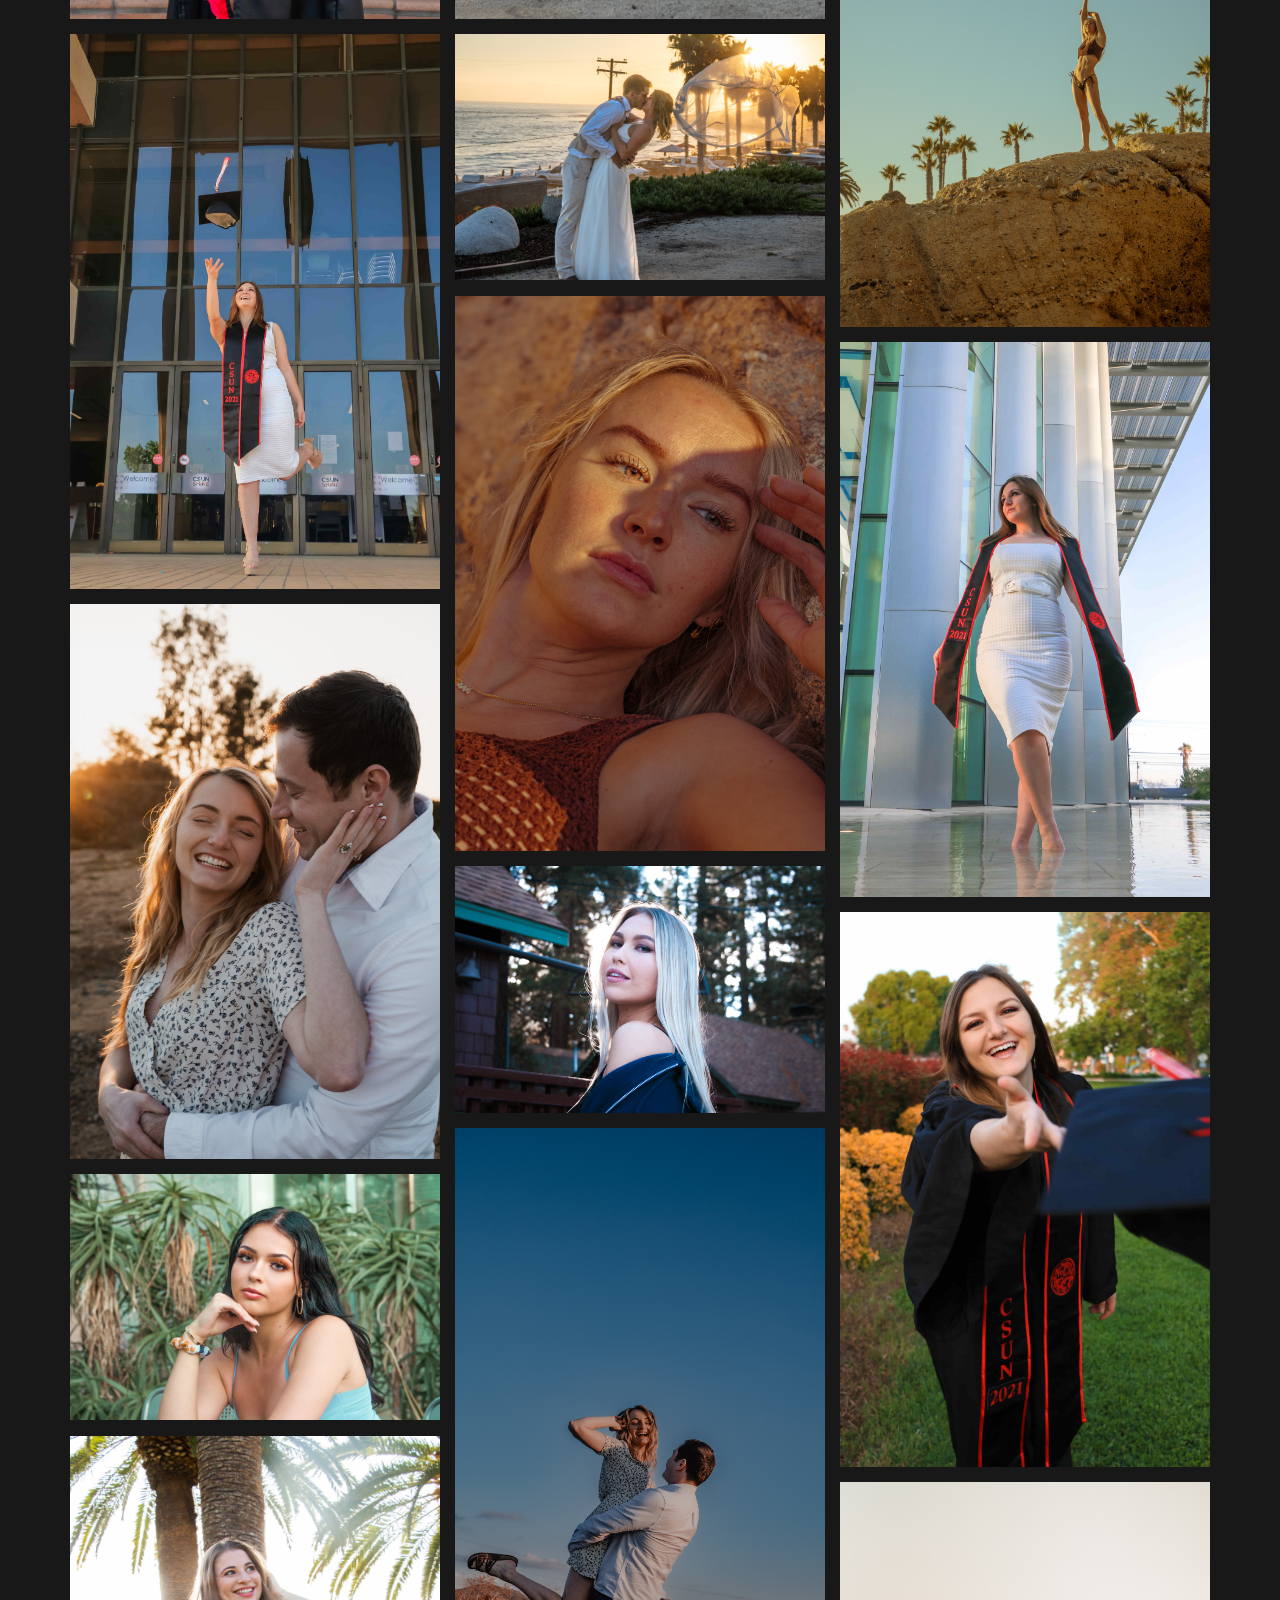
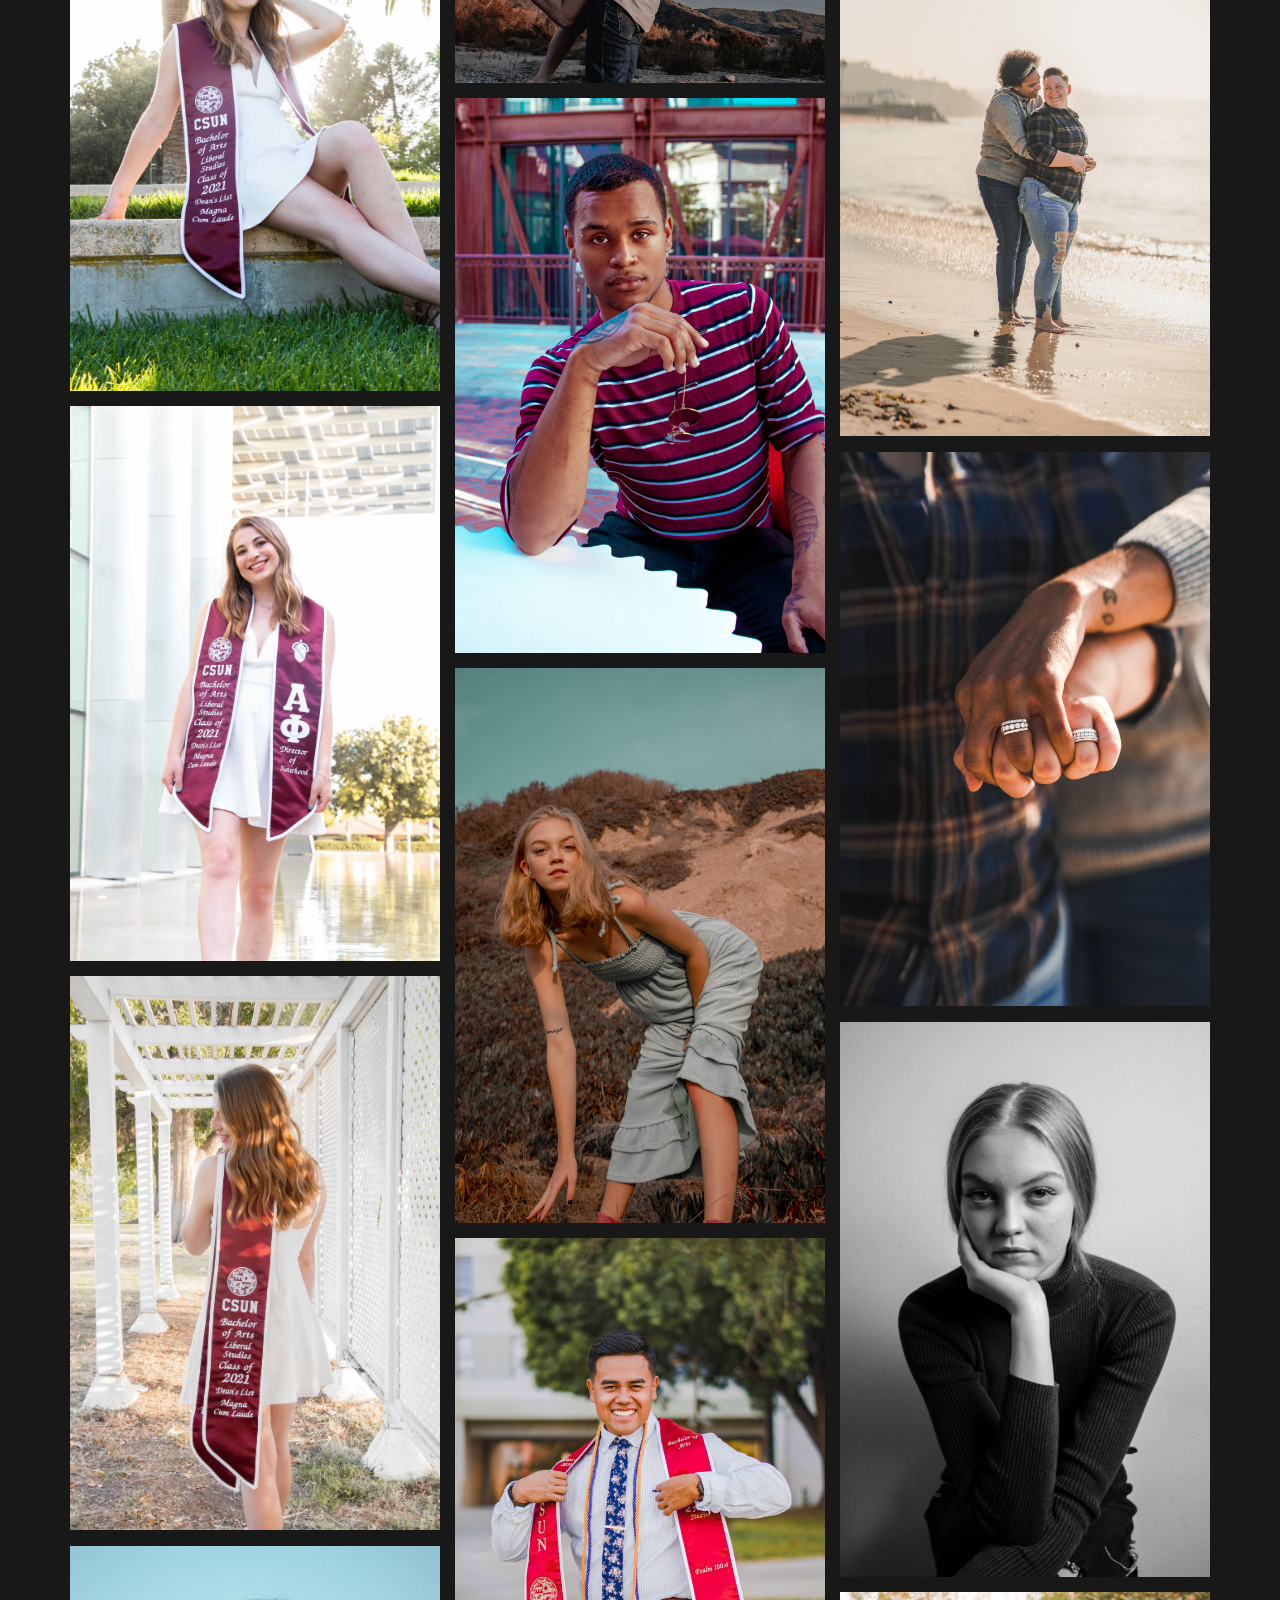
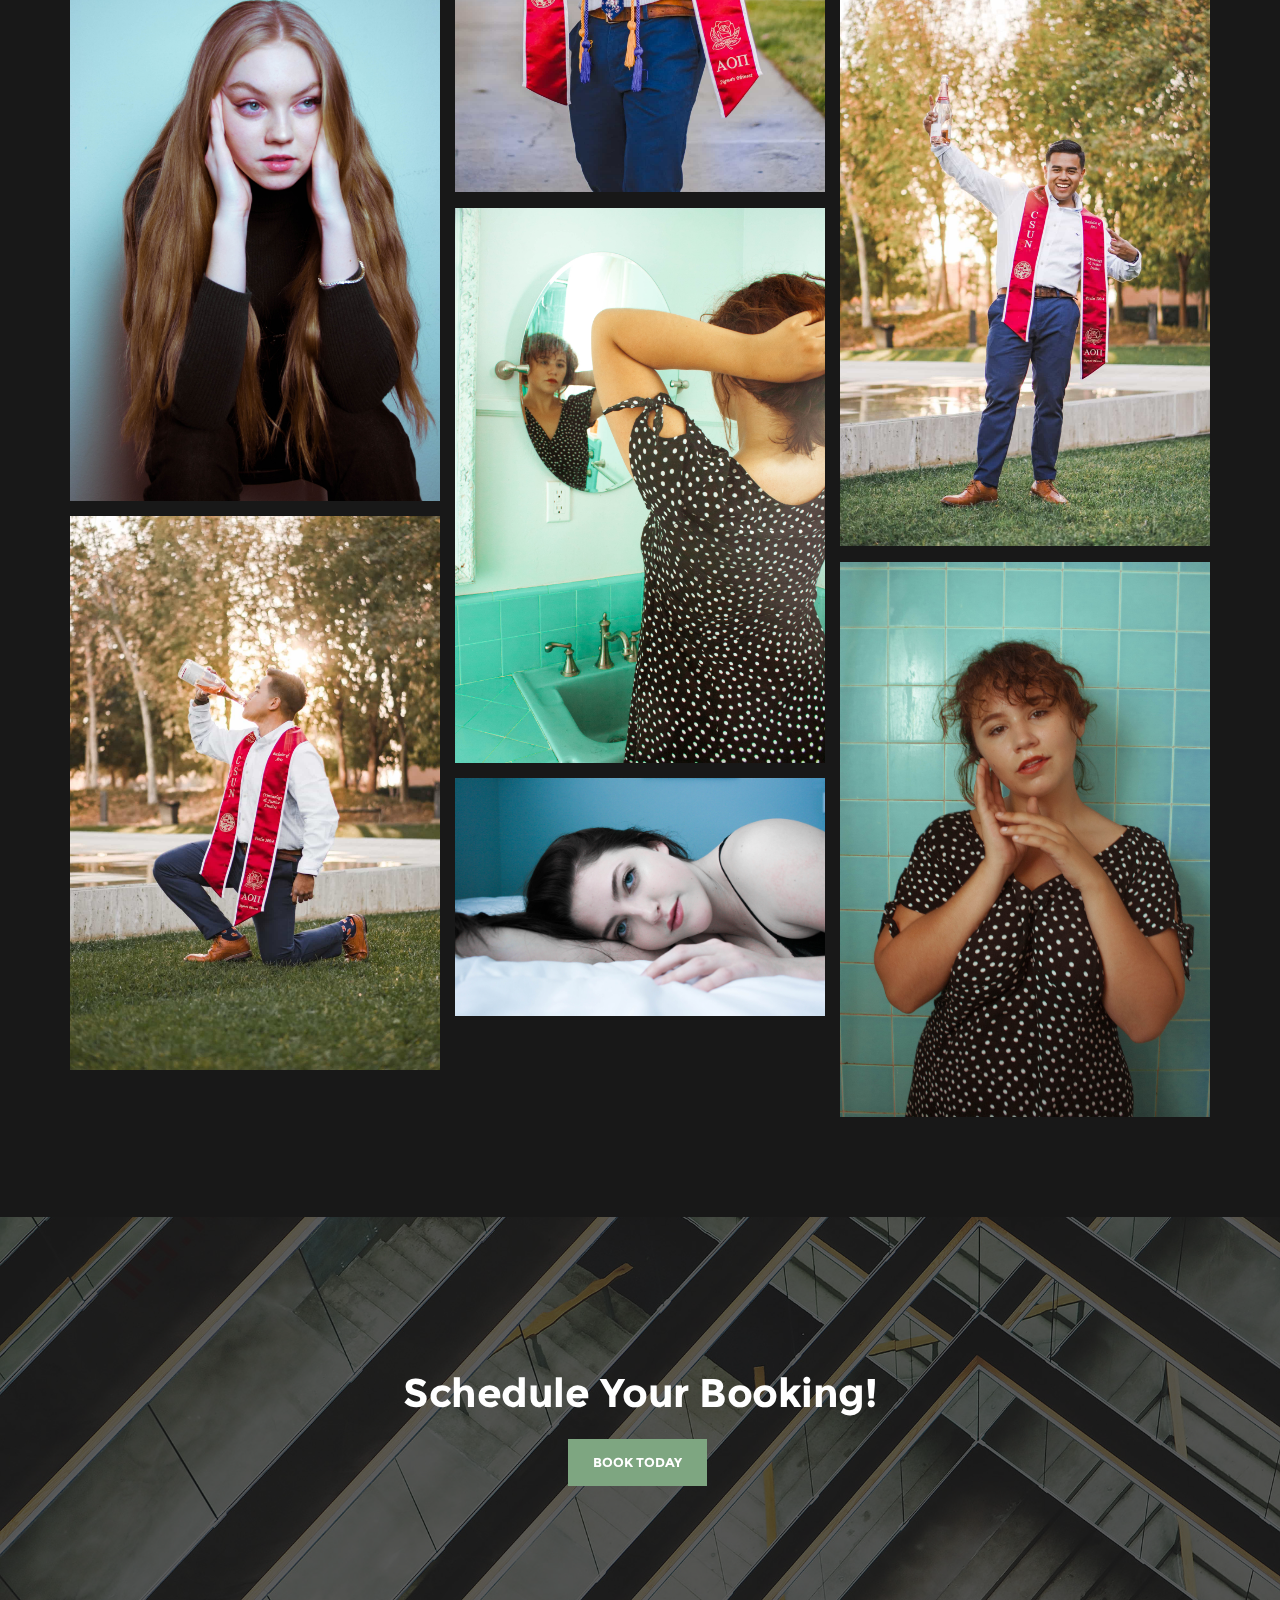
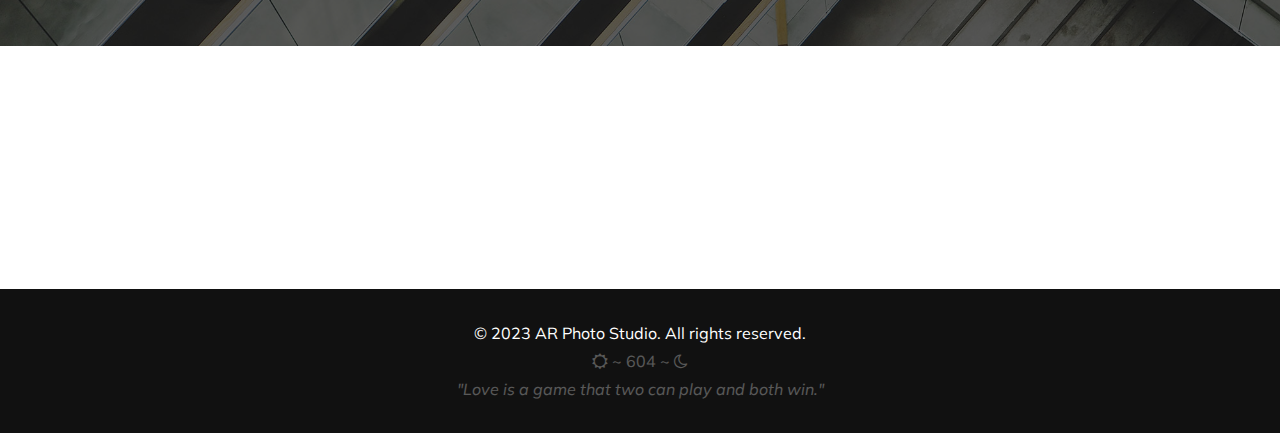
==== commit c97d9209: "updates quotes" ====
--- a/index.html
+++ b/index.html
@@ -442,24 +442,24 @@
                 <a href="mailto:info@arphotostudio.com" class="nocolor">info@arphotostudio.com</a>
               </div>
               <!-- /.widget -->
-            </div>
-            <!-- /column -->
-          </div>
-          <!-- /.row -->
-        </div>
-        <!-- /.container -->
-        <div class="sub-footer dark-wrapper inverse-text">
-          <div class="container inner pt-30 pb-30 text-center">
-            <p>© 2023 AR Photo Studio. All rights reserved.</p>
-            <!-- <a href="https://denyk.com/">DS</a>  -->
-            <p id="days-counter" style="opacity: 0.3;"> 
-              <i class="fa fa-sun-o" aria-hidden="true"></i>
-        <span id="days-number"> </span>
-        <i class="fa fa-moon-o" aria-hidden="true"></i>
-            </p>
-          </div>
-          <!-- /.container -->
-        </div>
+              </div>
+              <!-- /column -->
+              </div>
+              <!-- /.row -->
+              </div>
+              <!-- /.container -->
+              <div class="sub-footer dark-wrapper inverse-text">
+                <div class="container inner pt-30 pb-30 text-center">
+                  <p>© 2023 AR Photo Studio. All rights reserved.</p>
+                  <p id="days-counter" style="opacity: 0.3;">
+                    <i class="fa fa-sun-o" aria-hidden="true"></i>
+                    <span id="days-number"> </span>
+                    <i class="fa fa-moon-o" aria-hidden="true"></i>
+                    <br>
+                    <span id="quote-of-the-day" style="font-style: italic; margin-top: 10px;"></span>
+                  </p>
+                </div>
+              </div>
         <!-- /.sub-footer -->
       </footer>
     </div>
@@ -490,17 +490,125 @@
           const diffDays = Math.floor(diffTime / (1000 * 60 * 60 * 24)); // Convert ms to days
           return diffDays >= 0 ? diffDays : 0;
       }
-
-      function updateCounter() {
+    
+      function getLoveQuote() {
+        const quotes = [
+  "Love is the flower; you've got to let it grow.",
+  "To love and be loved is to feel the sun from both sides.",
+  "Love doesn't make the world go 'round. Love is what makes the ride worthwhile.",
+  "In dreams and in love, there are no impossibilities.",
+  "Being deeply loved by someone gives you strength, while loving someone deeply gives you courage.",
+  "Love is composed of a single soul inhabiting two bodies.",
+  "Where there is love there is life.",
+  "Love is not what you say. Love is what you do.",
+  "A simple 'I love you' means more than money.",
+  "Love recognizes no barriers. It jumps hurdles, leaps fences, penetrates walls to arrive at its destination full of hope.",
+  "Love is a friendship set to music.",
+  "You don't love someone for their looks, or their clothes, or for their fancy car, but because they sing a song only you can hear.",
+  "To love someone is nothing, to be loved by someone is something, but to be loved by the one you love is everything.",
+  "Love is not about how many days, months, or years you’ve been together. It’s about how much you love each other every single day.",
+  "The best thing to hold onto in life is each other.",
+  "I have found the one whom my soul loves.",
+  "You know it’s love when all you want is that person to be happy, even if you’re not part of their happiness.",
+  "Love is like the wind; you can’t see it, but you can feel it.",
+  "You come to love not by finding the perfect person, but by learning to see an imperfect person perfectly.",
+  "There is only one happiness in life: to love and be loved.",
+  "To love and be loved is the greatest happiness of existence.",
+  "True love is rare, and it’s the only thing that gives life real meaning.",
+  "The greatest thing you’ll ever learn is to love and be loved in return.",
+  "Love is not something you find. Love is something that finds you.",
+  "We are most alive when we’re in love.",
+  "Love is a canvas furnished by nature and embroidered by imagination.",
+  "True love begins when nothing is looked for in return.",
+  "You can’t blame gravity for falling in love.",
+  "Love is a game that two can play and both win.",
+  "Love is the only force capable of transforming an enemy into a friend.",
+  "Love looks not with the eyes, but with the mind, and therefore is winged Cupid painted blind.",
+  "Love isn’t something you find. It’s something that finds you.",
+  "If I know what love is, it is because of you.",
+  "Love is a better teacher than duty.",
+  "Love is the whole thing. We are only pieces.",
+  "Love is the poetry of the senses.",
+  "To love oneself is the beginning of a lifelong romance.",
+  "Love does not dominate; it cultivates.",
+  "The way to love anything is to realize that it might be lost.",
+  "When you see the world in her eyes and her eyes everywhere in the world.",
+  "Love is when you meet someone who tells you something new about yourself.",
+  "You are my heart, my life, my one and only thought.",
+  "Love is like a beautiful flower which I may not touch, but whose fragrance makes the garden a place of delight.",
+  "Love is the magician that pulls man out of his own hat.",
+  "The best love is the kind that awakens the soul and makes us reach for more.",
+  "Love is what makes the ride worthwhile.",
+  "The heart wants what it wants. There’s no logic to these things.",
+  "Love is composed of two hearts that beat as one.",
+  "Love is a single soul inhabiting two bodies.",
+  "The most important thing in the world is family and love.",
+  "A life lived in love will never be dull.",
+  "You have bewitched me, body and soul.",
+  "Love is a force more formidable than any other.",
+  "Love is the condition in which the happiness of another person is essential to your own.",
+  "The best proof of love is trust.",
+  "Every love story is beautiful, but ours is my favorite.",
+  "Love is like the wind; you can't see it, but you can feel it.",
+  "Love is not about possession. Love is about appreciation.",
+  "The best love is the one that makes you a better person without changing you into someone other than yourself.",
+  "Where there is great love, there are always miracles.",
+  "Love planted a rose, and the world turned sweet.",
+  "Love is not finding someone to live with; it’s finding someone you can’t live without.",
+  "A kiss is a lovely trick designed by nature to stop speech when words become superfluous.",
+  "Love is the bridge between two hearts.",
+  "You are my today and all of my tomorrows.",
+  "To love is to receive a glimpse of heaven.",
+  "I would rather spend one lifetime with you than face all the ages of this world alone.",
+  "Love is a force that is not only greater than ourselves but also brings out the greatest in ourselves.",
+  "Love is like a lighthouse guiding the soul in the darkest storms.",
+  "Love is not about how much you say 'I love you,' but how much you prove it’s true.",
+  "You may hold my hand for a while, but you hold my heart forever.",
+  "You are every reason, every hope, and every dream I’ve ever had.",
+  "I didn’t choose you. My heart did.",
+  "I love you more today than yesterday, but not as much as tomorrow.",
+  "Then I saw that you were not perfect and I loved you even more.",
+  "You are my today and all of my tomorrows.",
+  "I would rather spend one moment holding you than a lifetime knowing I never could.",
+  "The best thing to hold onto in life is each other.",
+  "My love for you is past the mind, beyond my heart, and into my soul.",
+  "I say it to remind you that you are the best thing that ever happened to me.",
+  "I love you for all that you are, all that you have been, and all that you will be.",
+  "You are my sun, my moon, and all my stars.",
+  "The best love is the kind that awakens the soul and makes us reach for more.",
+  "You are my forever person.",
+  "I would use my last breath to say I love you.",
+  "You’re not my number one; you’re my only one.",
+  "I love you more than yesterday and less than tomorrow.",
+  "Love is when you sit beside someone doing nothing, yet you feel perfectly happy.",
+  // Repeat or extend as needed up to 365
+];
+
+    
+          const now = new Date();
+          const sixThirtyAMToday = new Date(now.getFullYear(), now.getMonth(), now.getDate(), 6, 30, 0);
+          const sixThirtyAMYesterday = new Date(now.getFullYear(), now.getMonth(), now.getDate() - 1, 6, 30, 0);
+    
+          // Use today's quote if after 6:30 AM, otherwise use yesterday's
+          const referenceDate = now >= sixThirtyAMToday ? now : sixThirtyAMYesterday;
+          const dayOfYear = Math.floor(
+              (referenceDate - new Date(referenceDate.getFullYear(), 0, 0)) / (1000 * 60 * 60 * 24)
+          );
+    
+          return quotes[dayOfYear % quotes.length]; // Loop through quotes if fewer than 365
+      }
+    
+      function updatePage() {
           document.getElementById("days-number").textContent = "~ " + calculateDaysSince() + " ~";
+          document.getElementById("quote-of-the-day").textContent = `"${getLoveQuote()}"`;
       }
-
-      // Run the counter initially
-      updateCounter();
-
-      // Update the counter every hour to keep it accurate (optional redundancy)
-      setInterval(updateCounter, 1000 * 60 * 60);
-  </script>
+    
+      // Run the updates
+      updatePage();
+    
+      // Update every hour to keep it accurate
+      setInterval(updatePage, 1000 * 60 * 60);
+    </script>
     <!-- <script>
   const folderData = [
     { folderPath: "style/images/Photos/portrait/", folderClass: "portrait", numberOfPhotos: 13 },
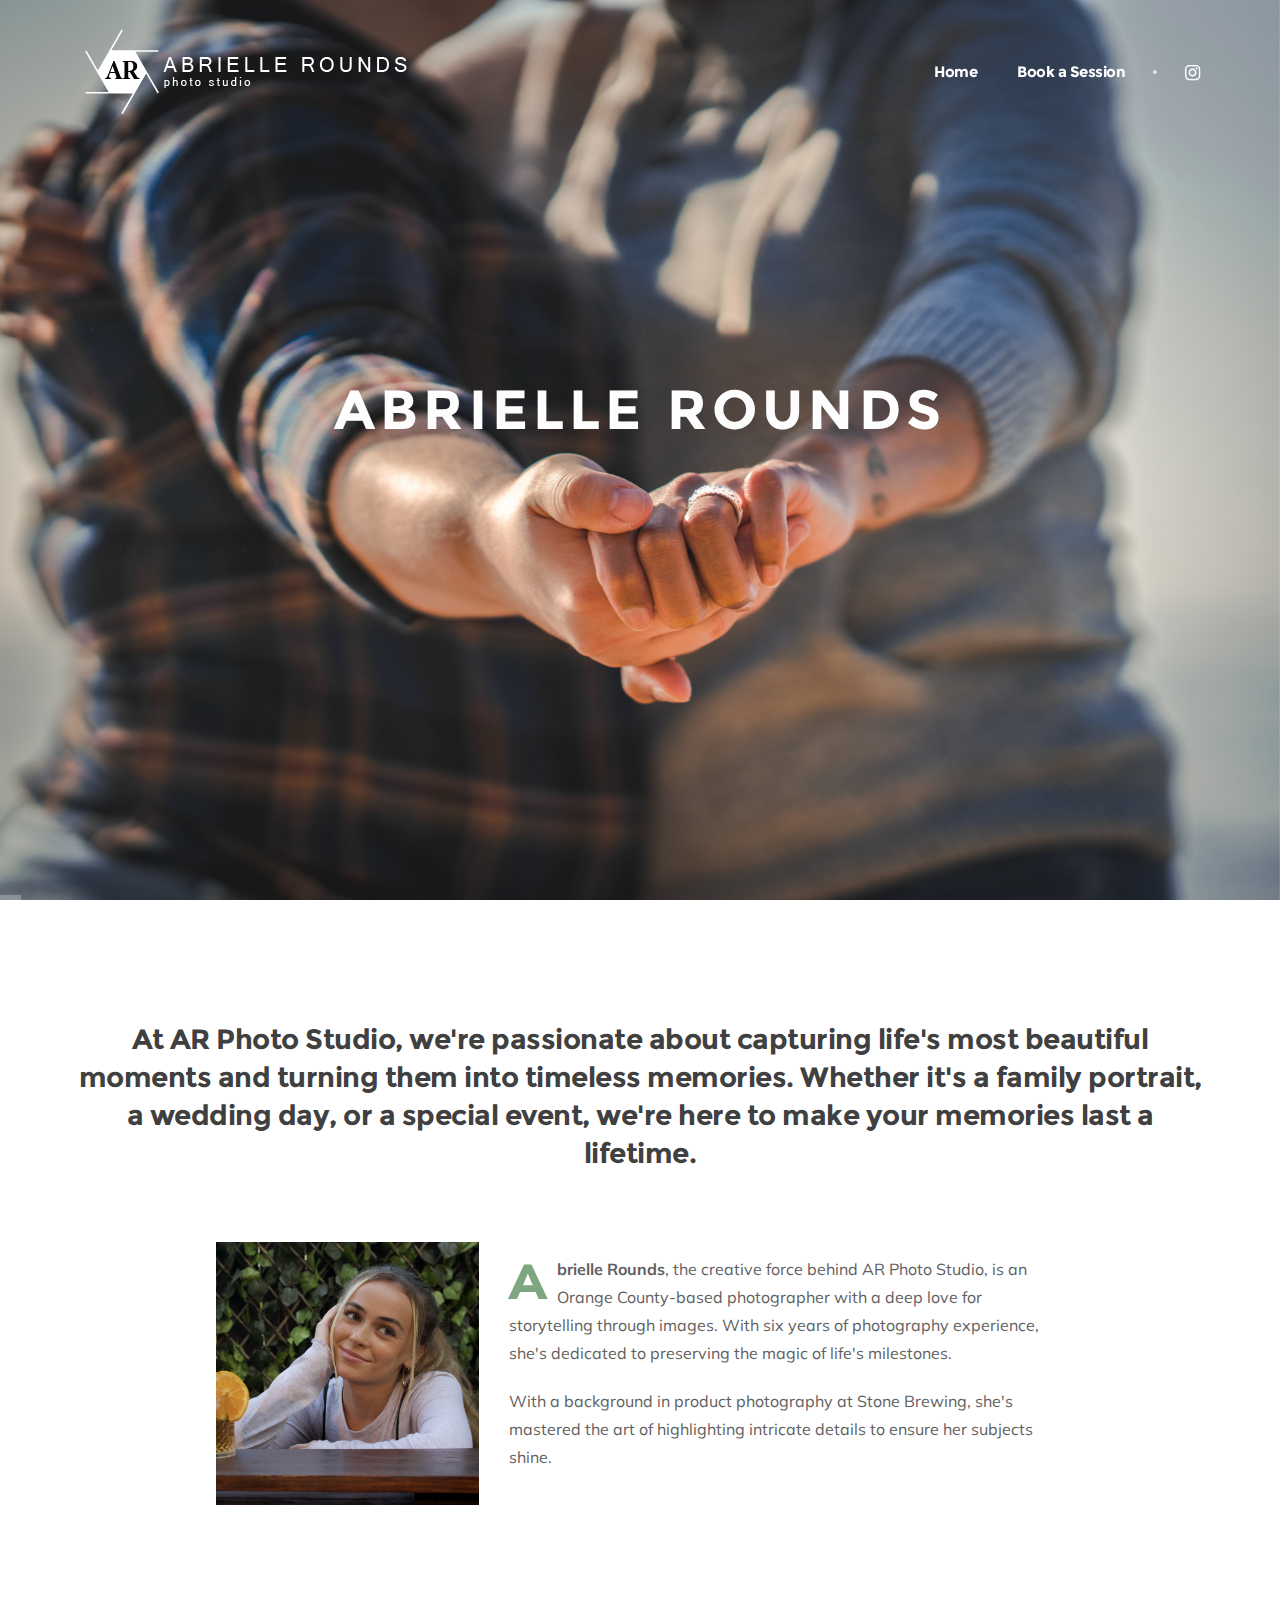
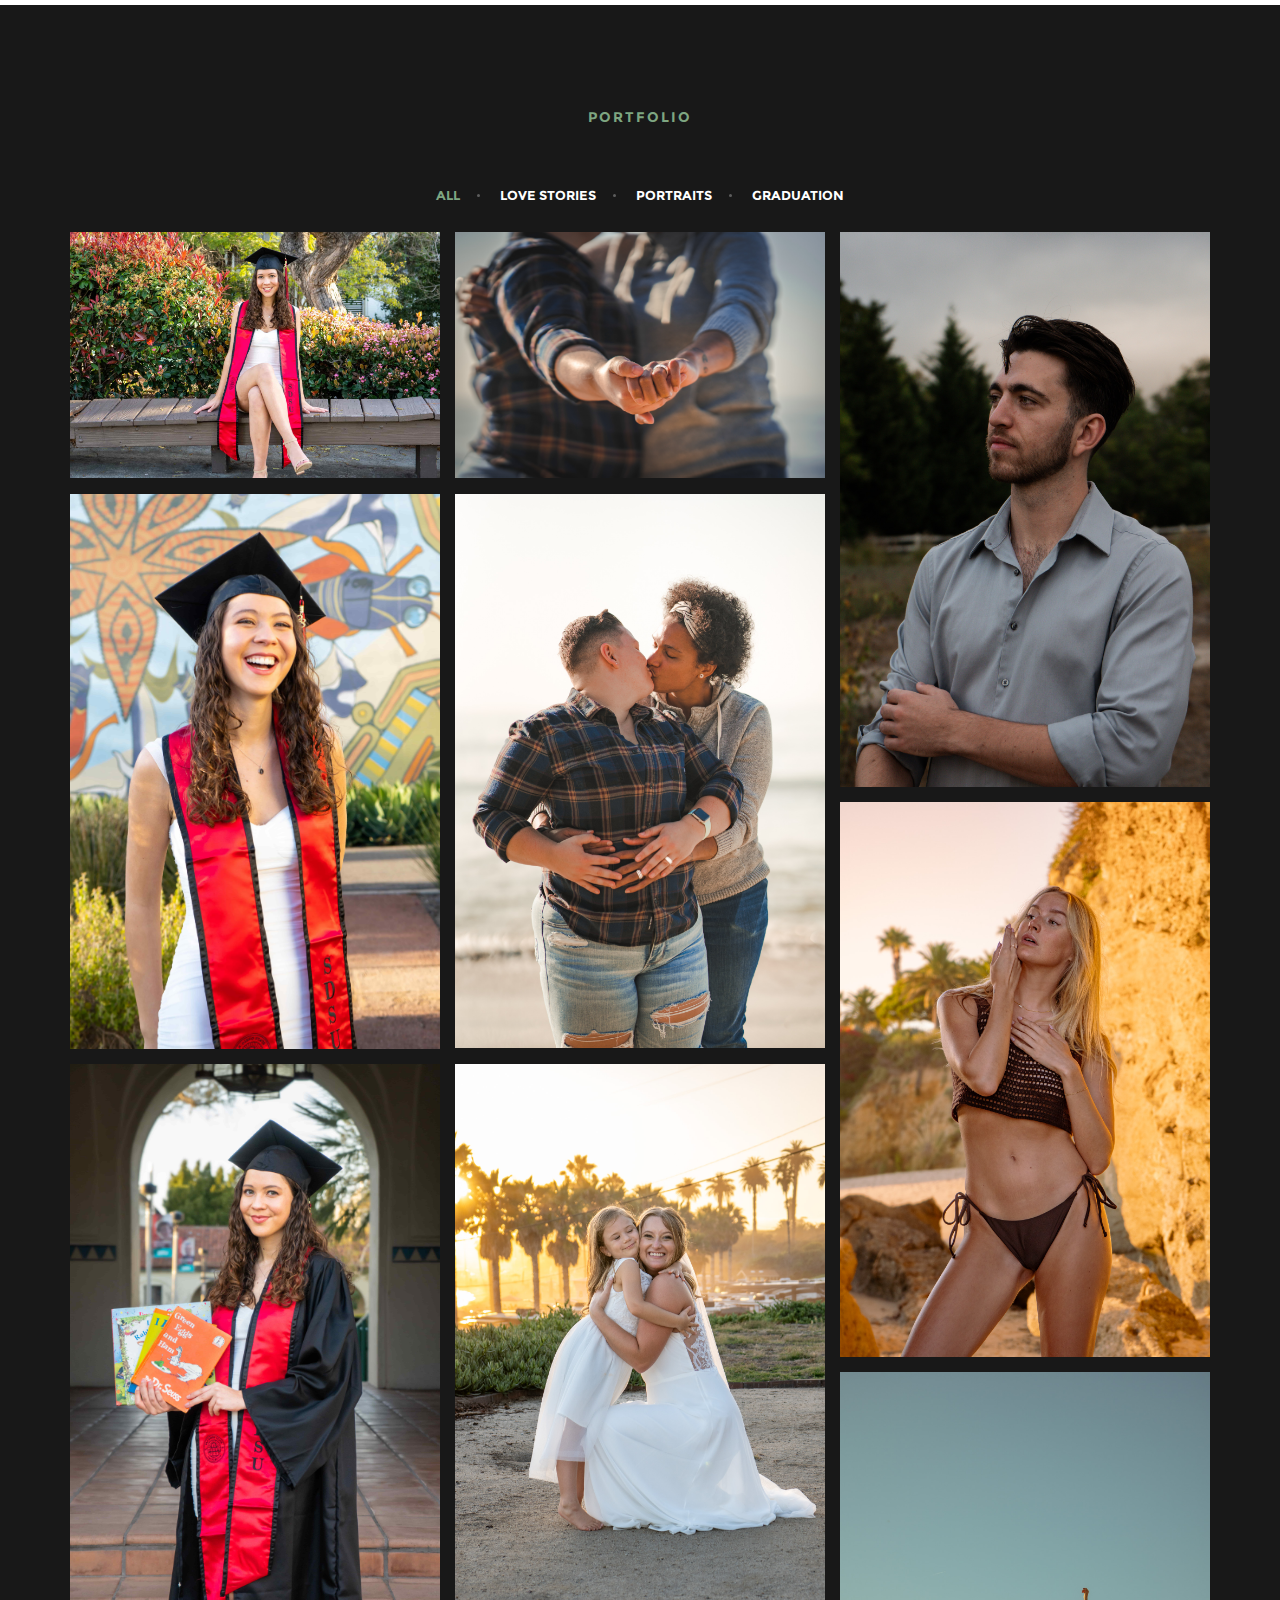
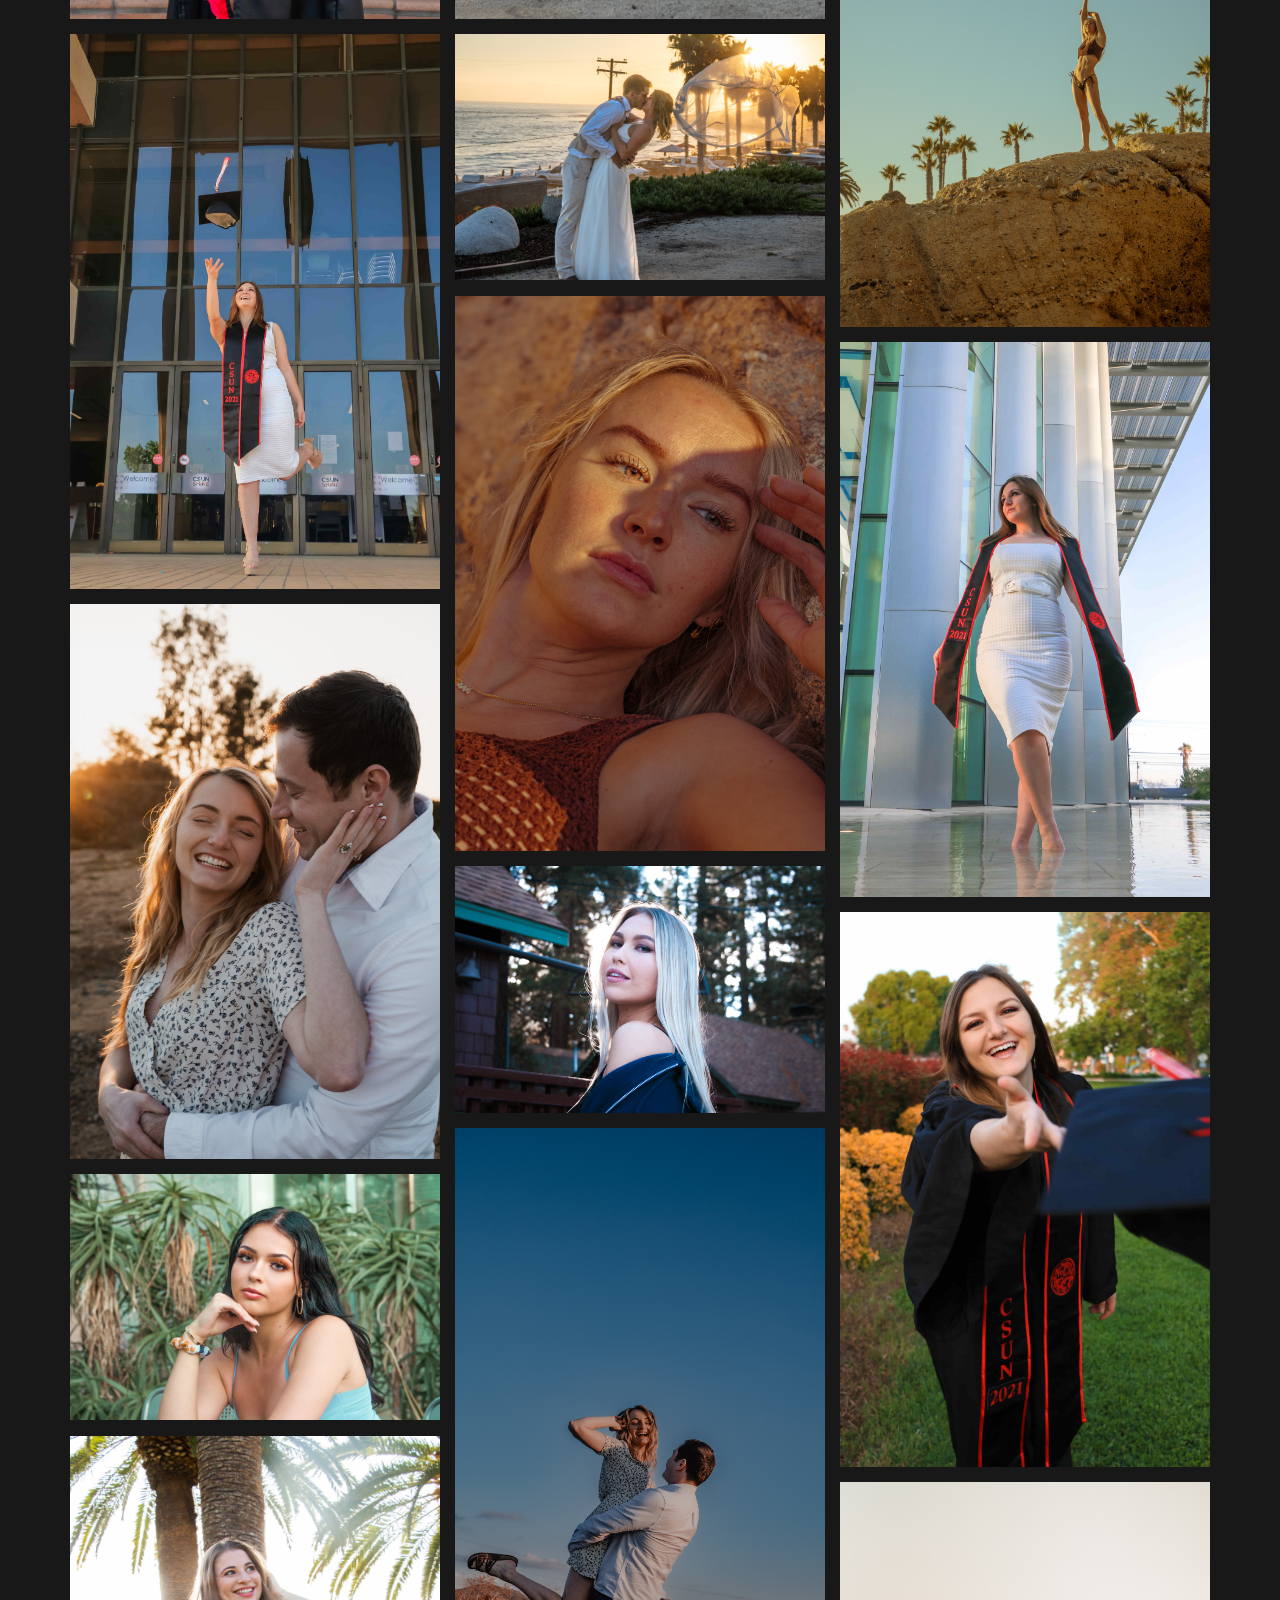
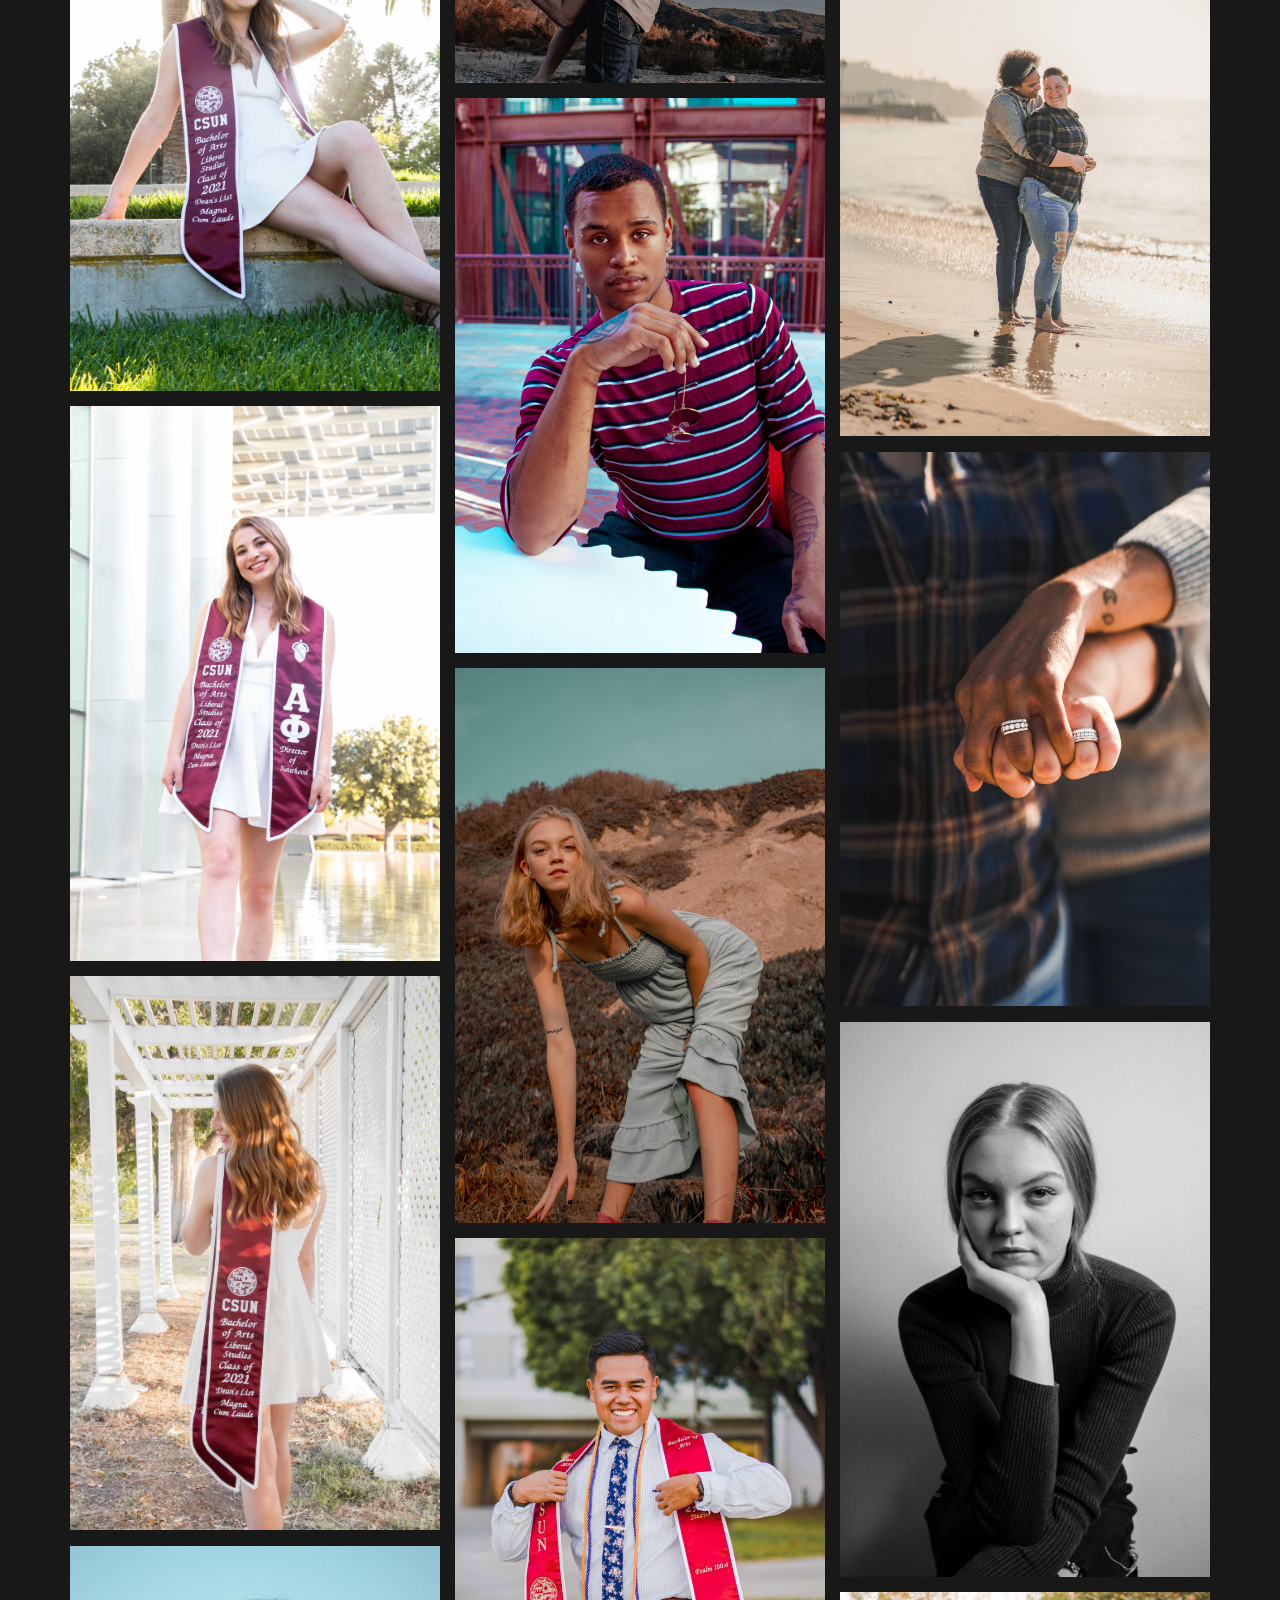
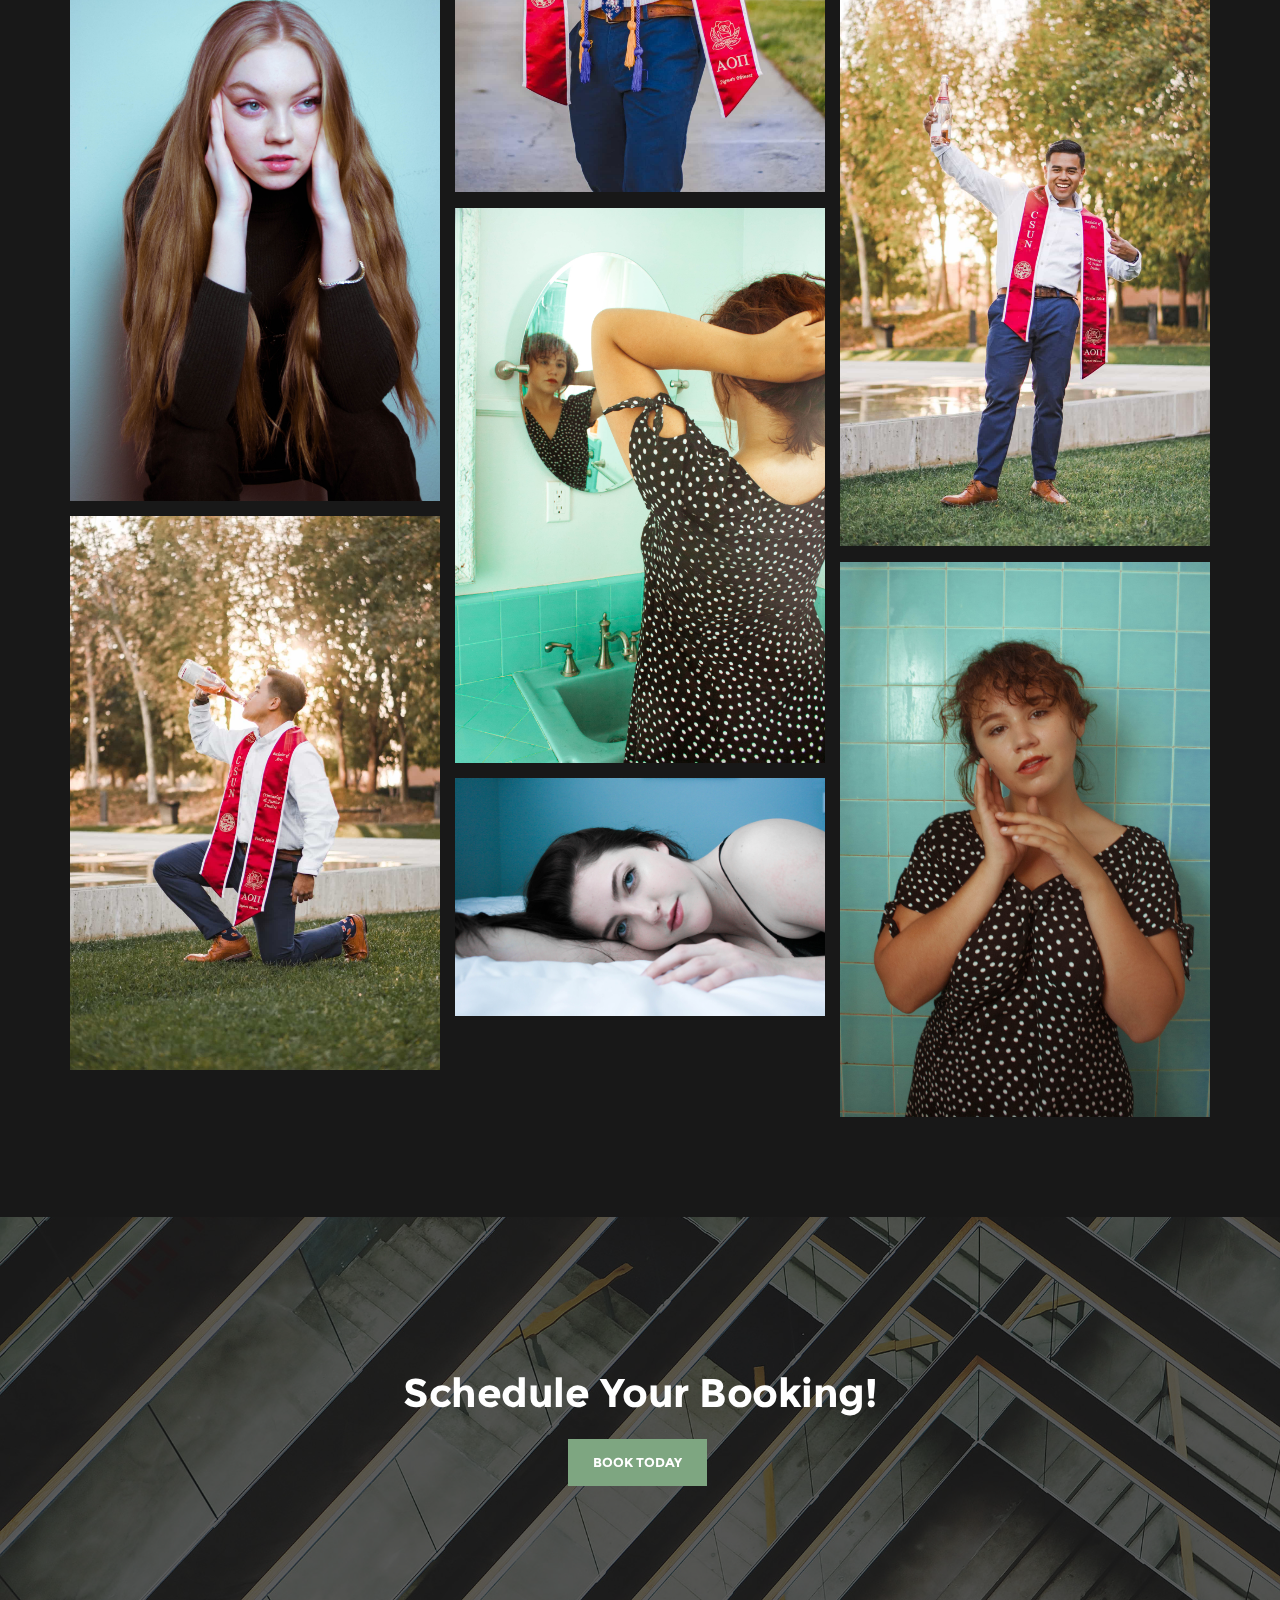
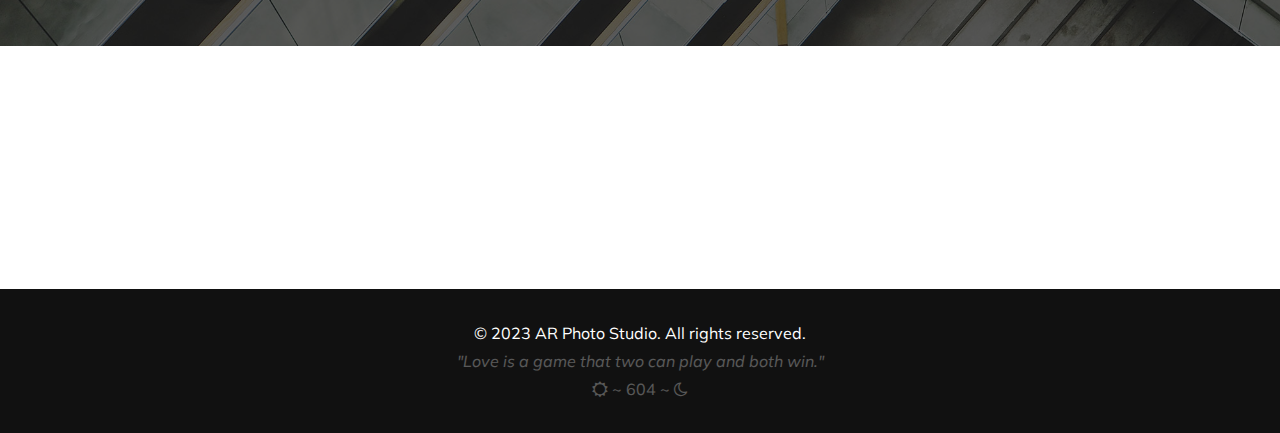
==== commit 607103bb: "update" ====
--- a/index.html
+++ b/index.html
@@ -452,11 +452,11 @@
                 <div class="container inner pt-30 pb-30 text-center">
                   <p>© 2023 AR Photo Studio. All rights reserved.</p>
                   <p id="days-counter" style="opacity: 0.3;">
+                    <span id="quote-of-the-day" style="font-style: italic; margin-top: 10px;"></span>
+                    <br>
                     <i class="fa fa-sun-o" aria-hidden="true"></i>
                     <span id="days-number"> </span>
                     <i class="fa fa-moon-o" aria-hidden="true"></i>
-                    <br>
-                    <span id="quote-of-the-day" style="font-style: italic; margin-top: 10px;"></span>
                   </p>
                 </div>
               </div>
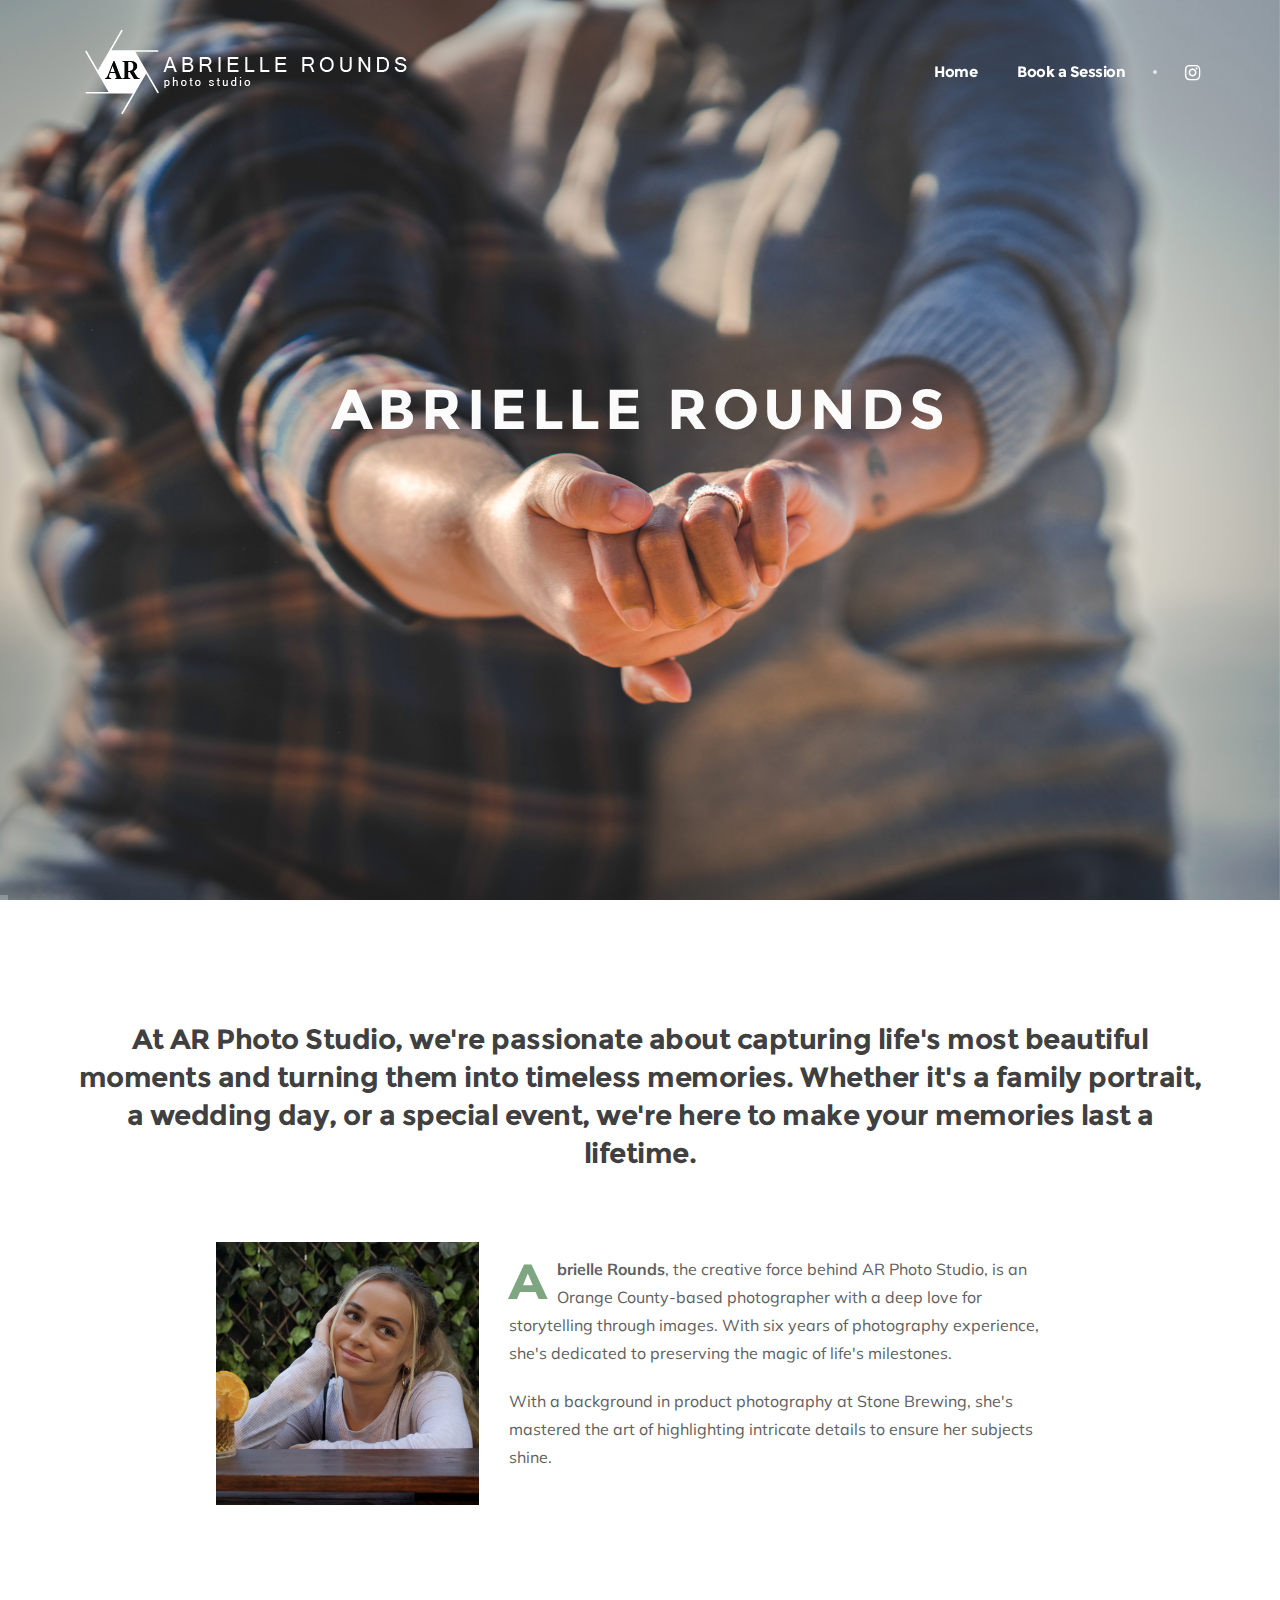
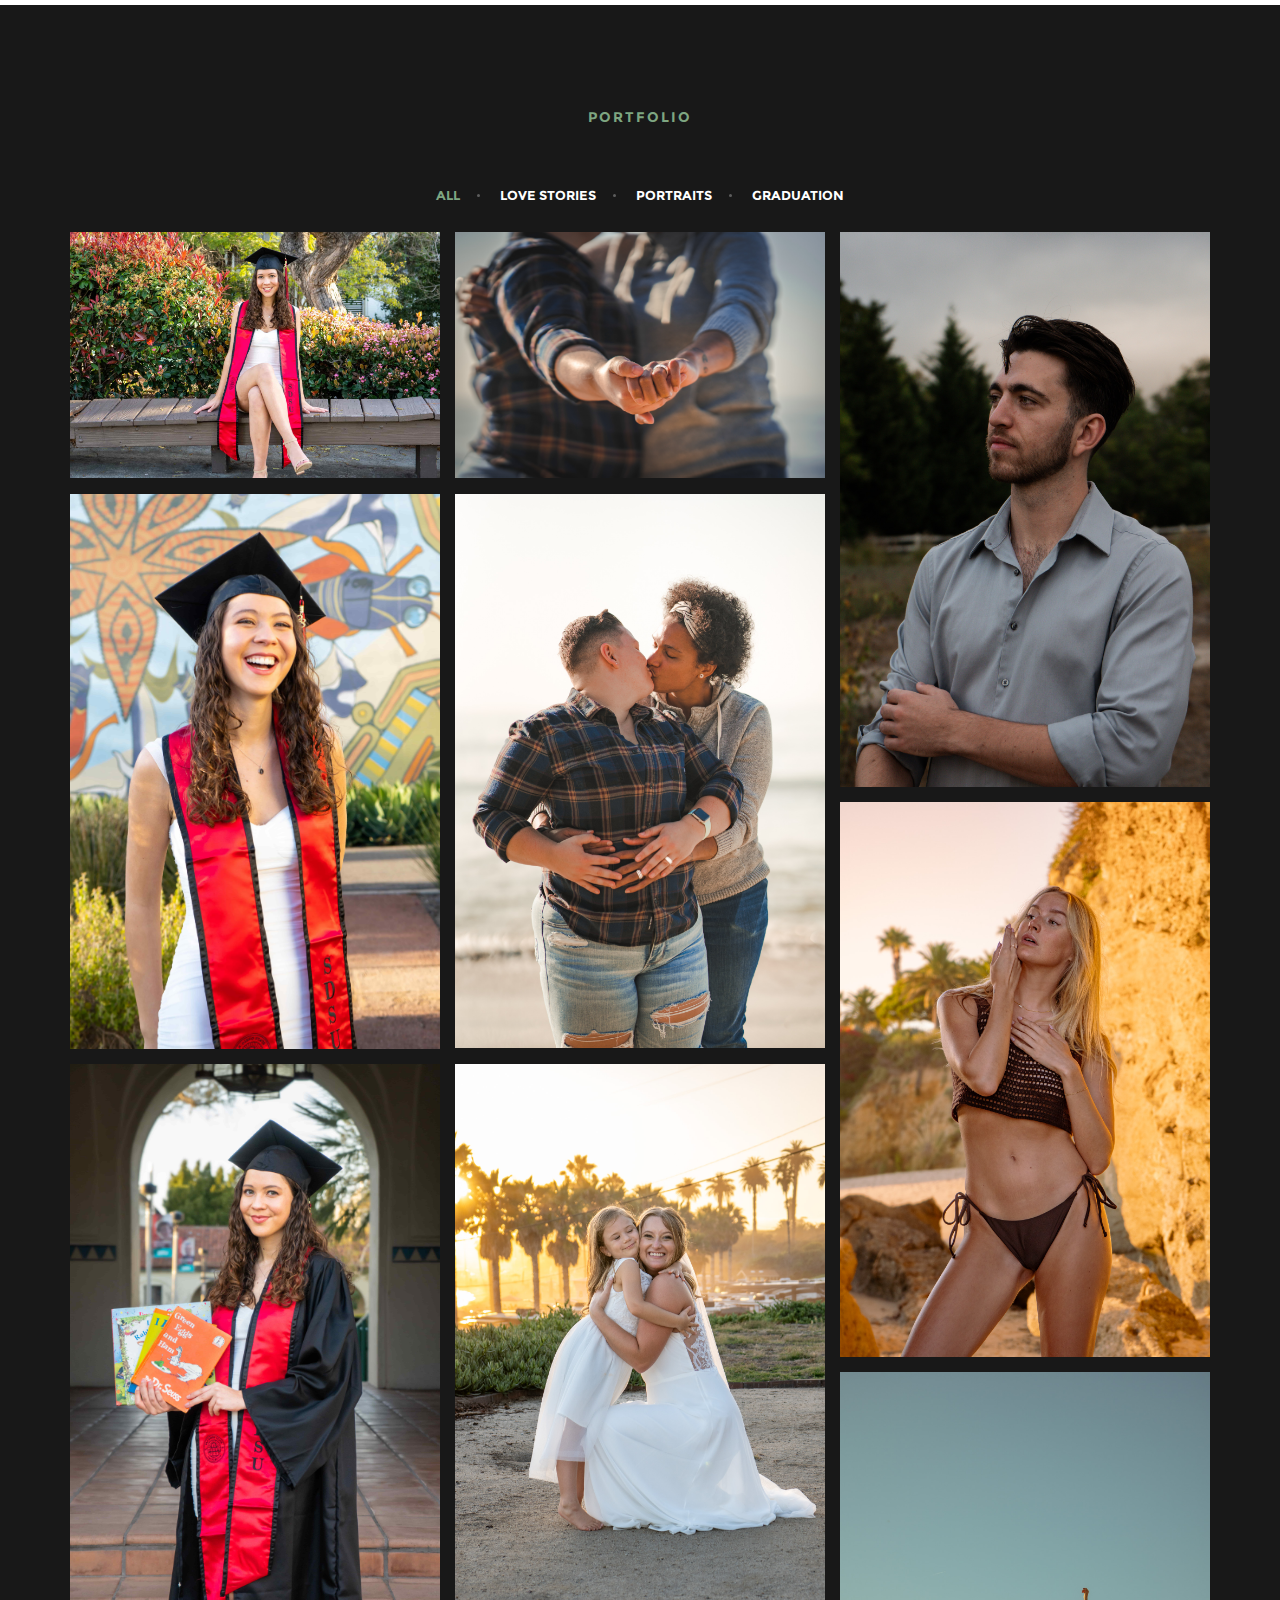
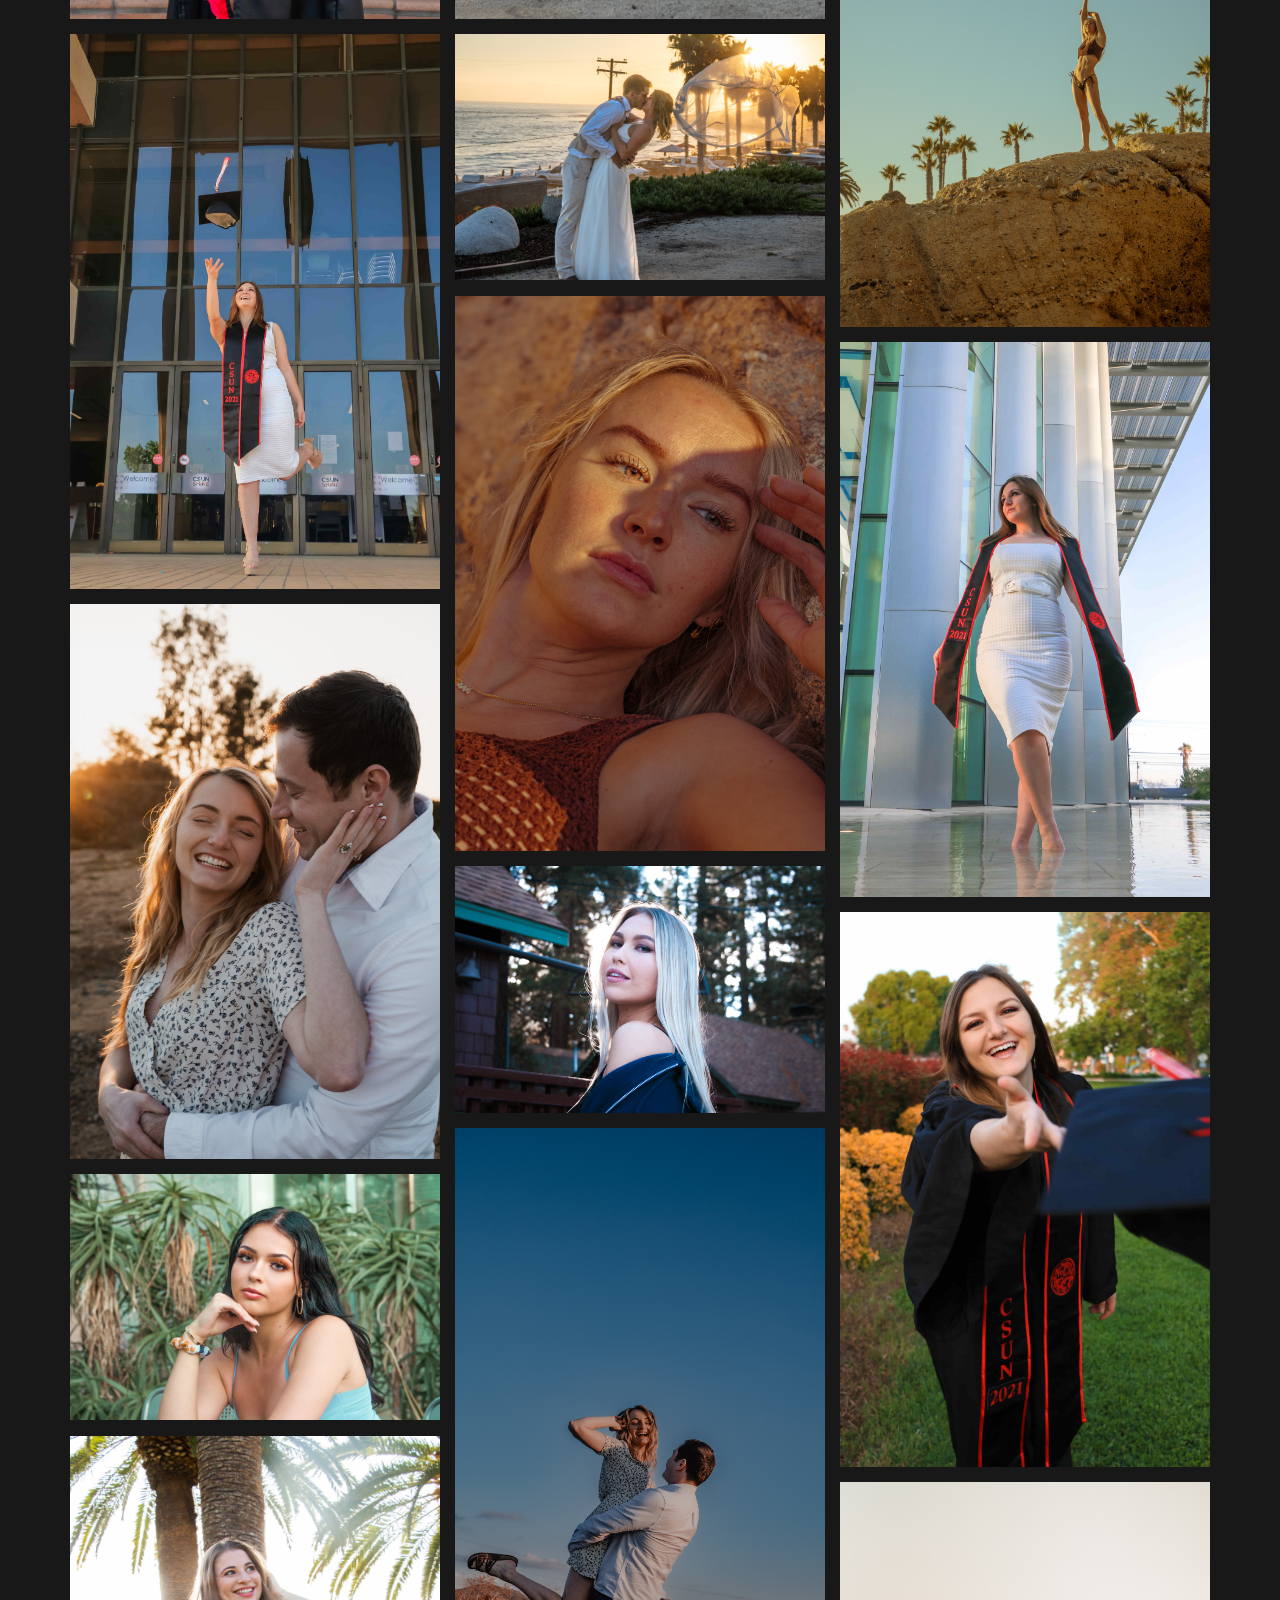
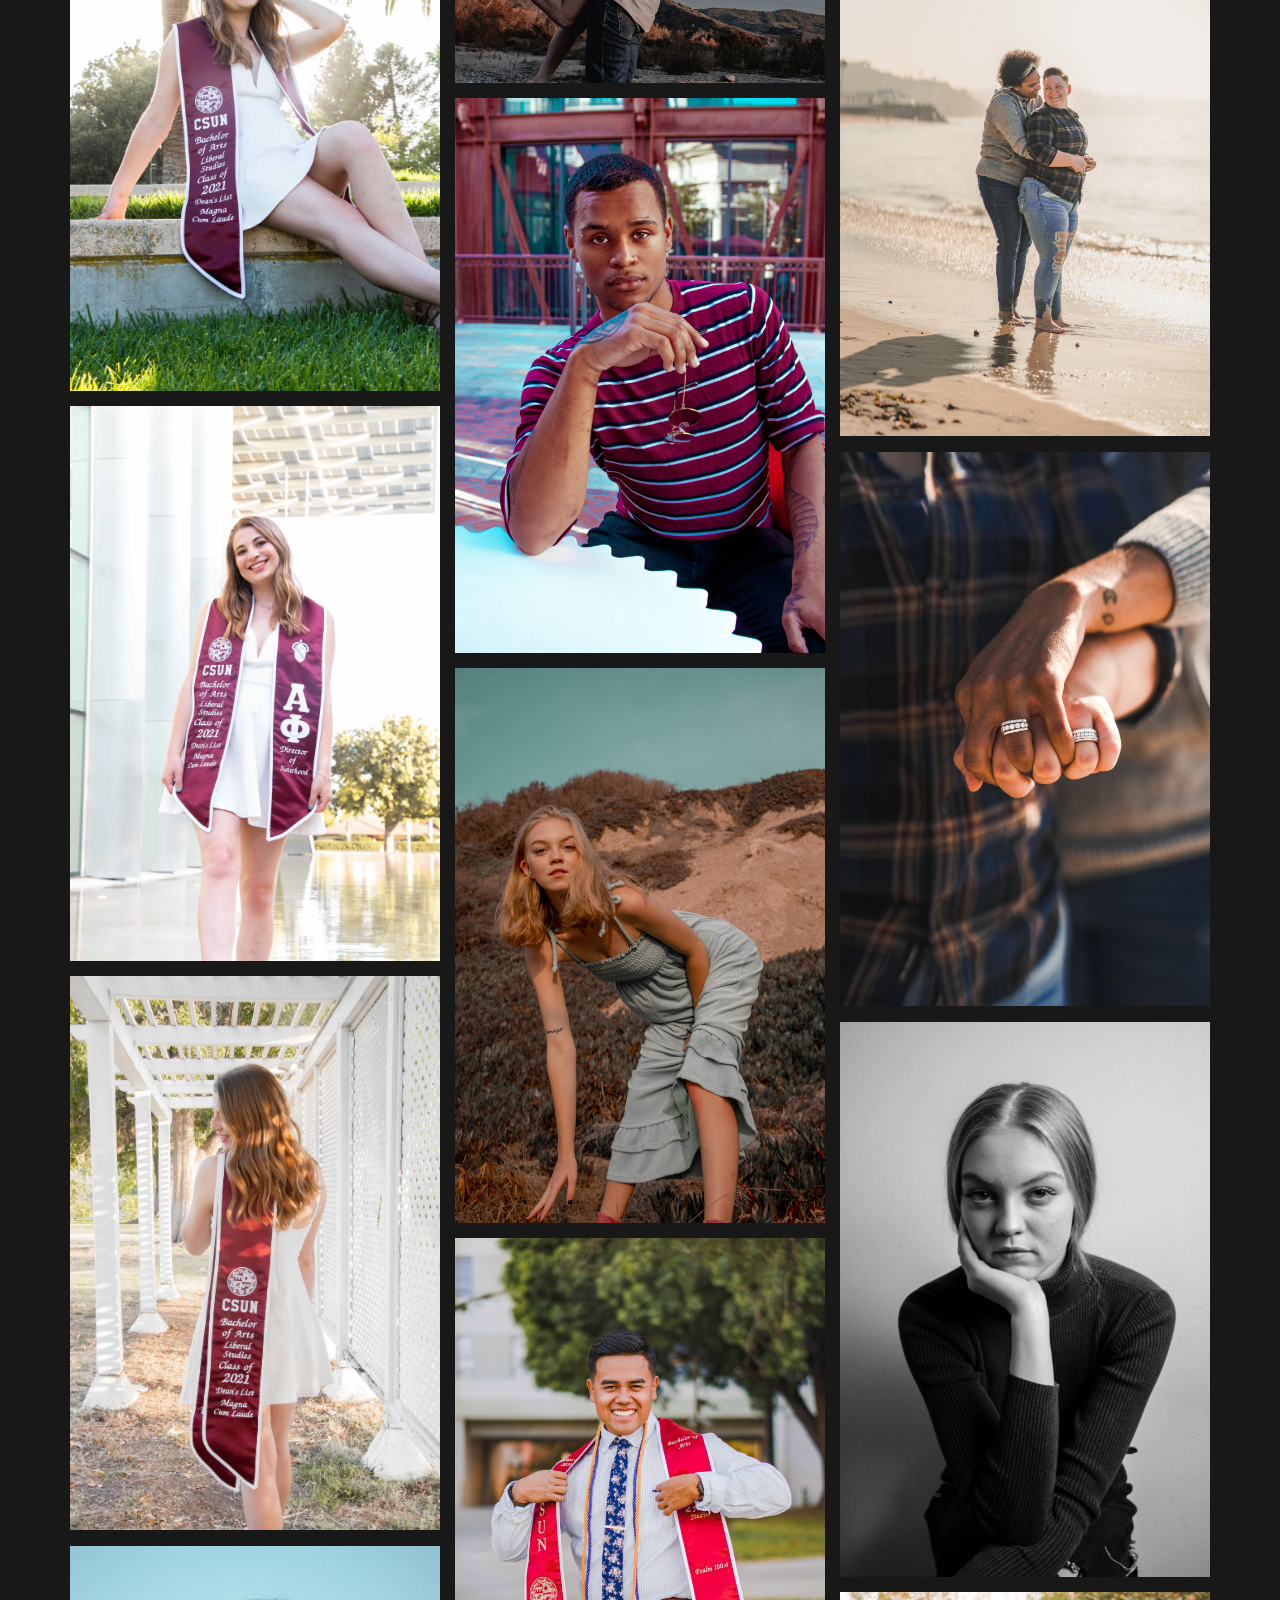
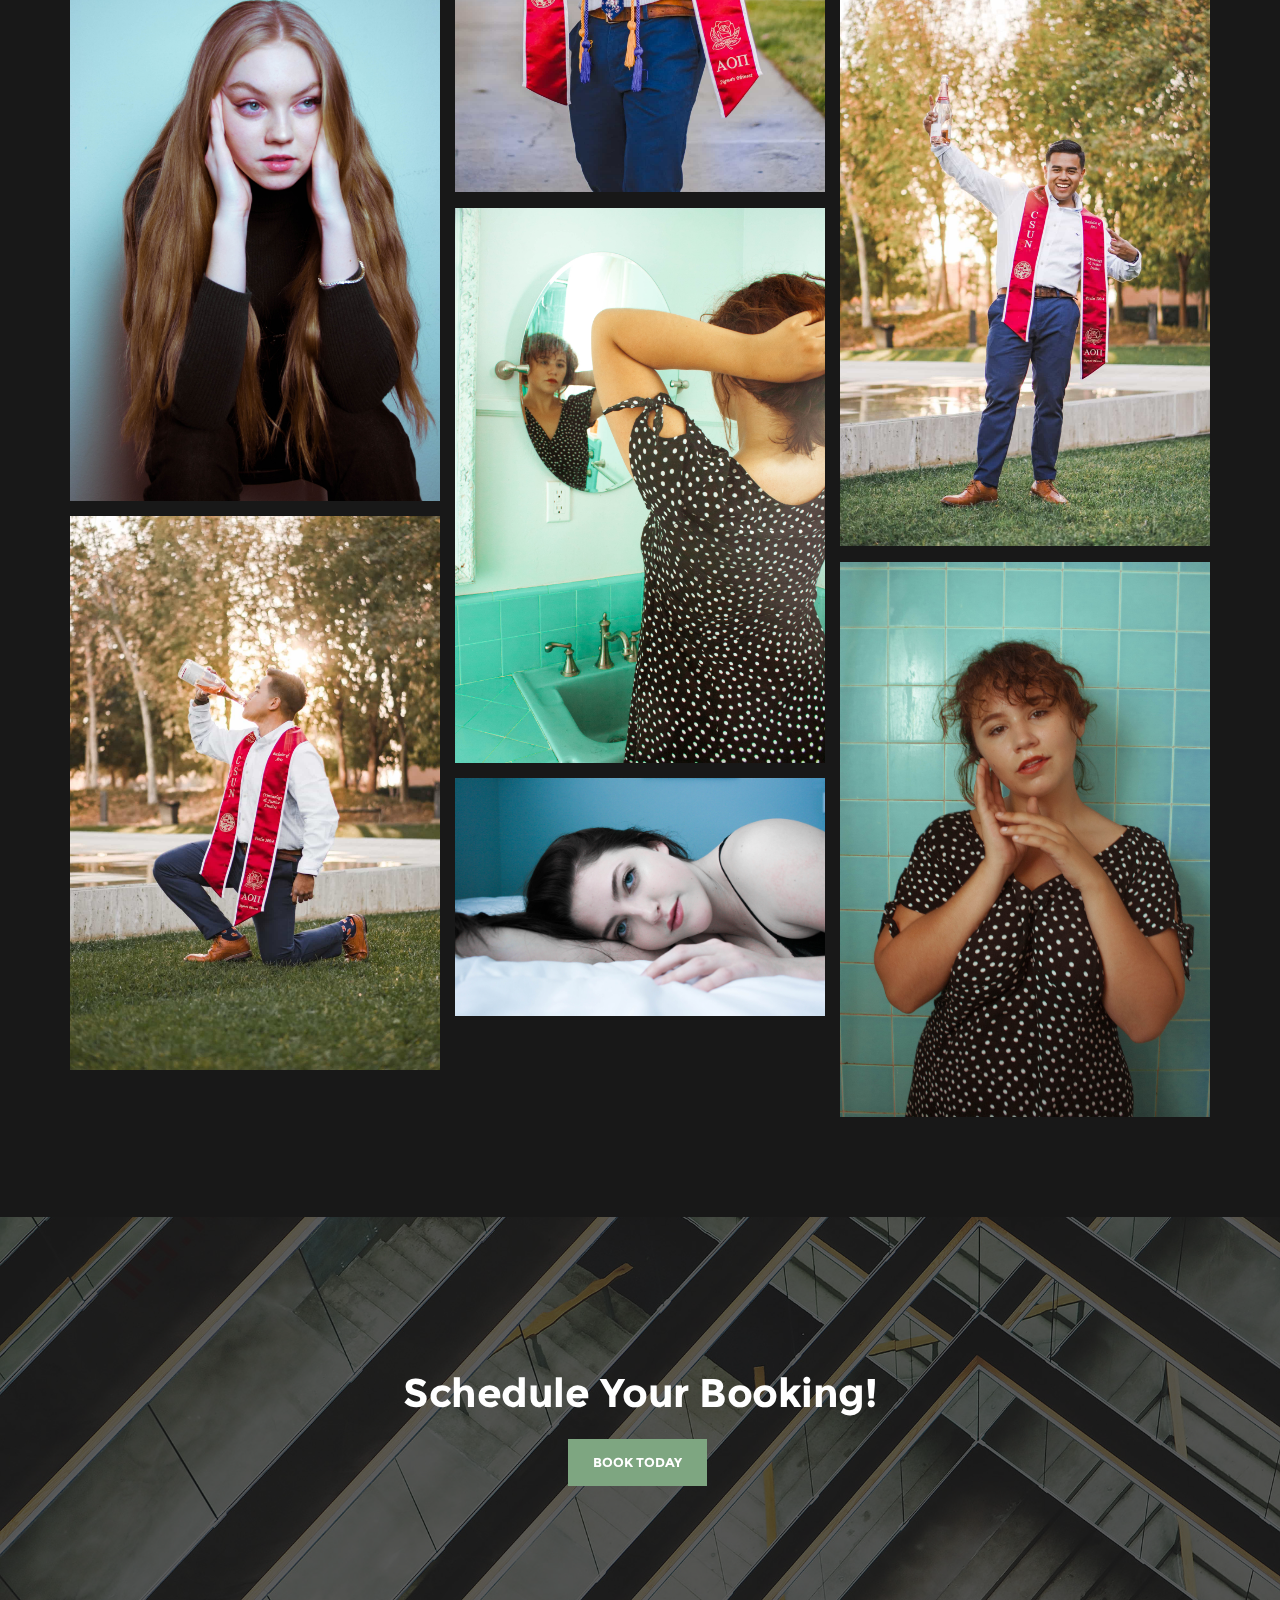
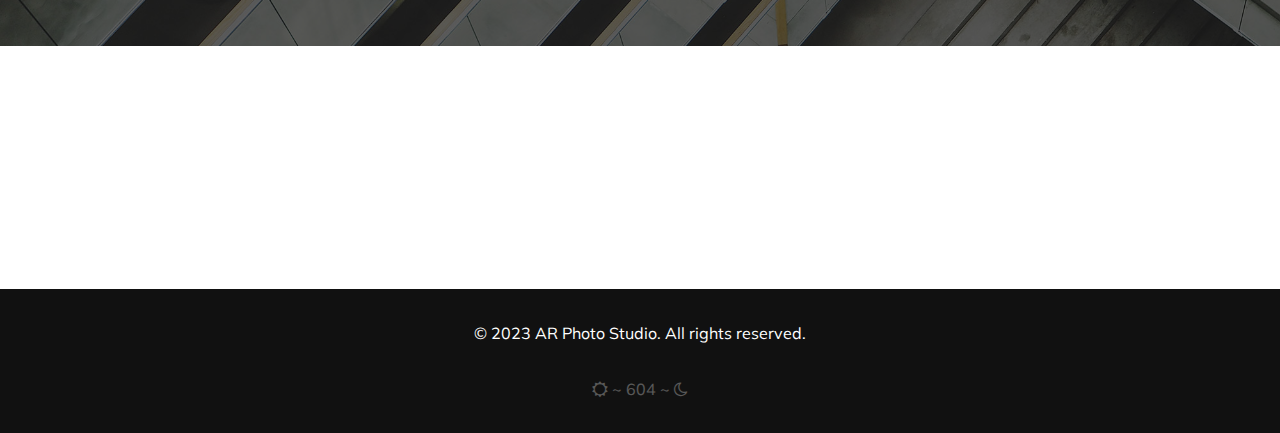
==== commit 78a6c0ff: "rm qot" ====
--- a/index.html
+++ b/index.html
@@ -452,7 +452,7 @@
                 <div class="container inner pt-30 pb-30 text-center">
                   <p>© 2023 AR Photo Studio. All rights reserved.</p>
                   <p id="days-counter" style="opacity: 0.3;">
-                    <span id="quote-of-the-day" style="font-style: italic; margin-top: 10px;"></span>
+                    <!-- <span id="quote-of-the-day" style="font-style: italic; margin-top: 10px;"></span> -->
                     <br>
                     <i class="fa fa-sun-o" aria-hidden="true"></i>
                     <span id="days-number"> </span>
